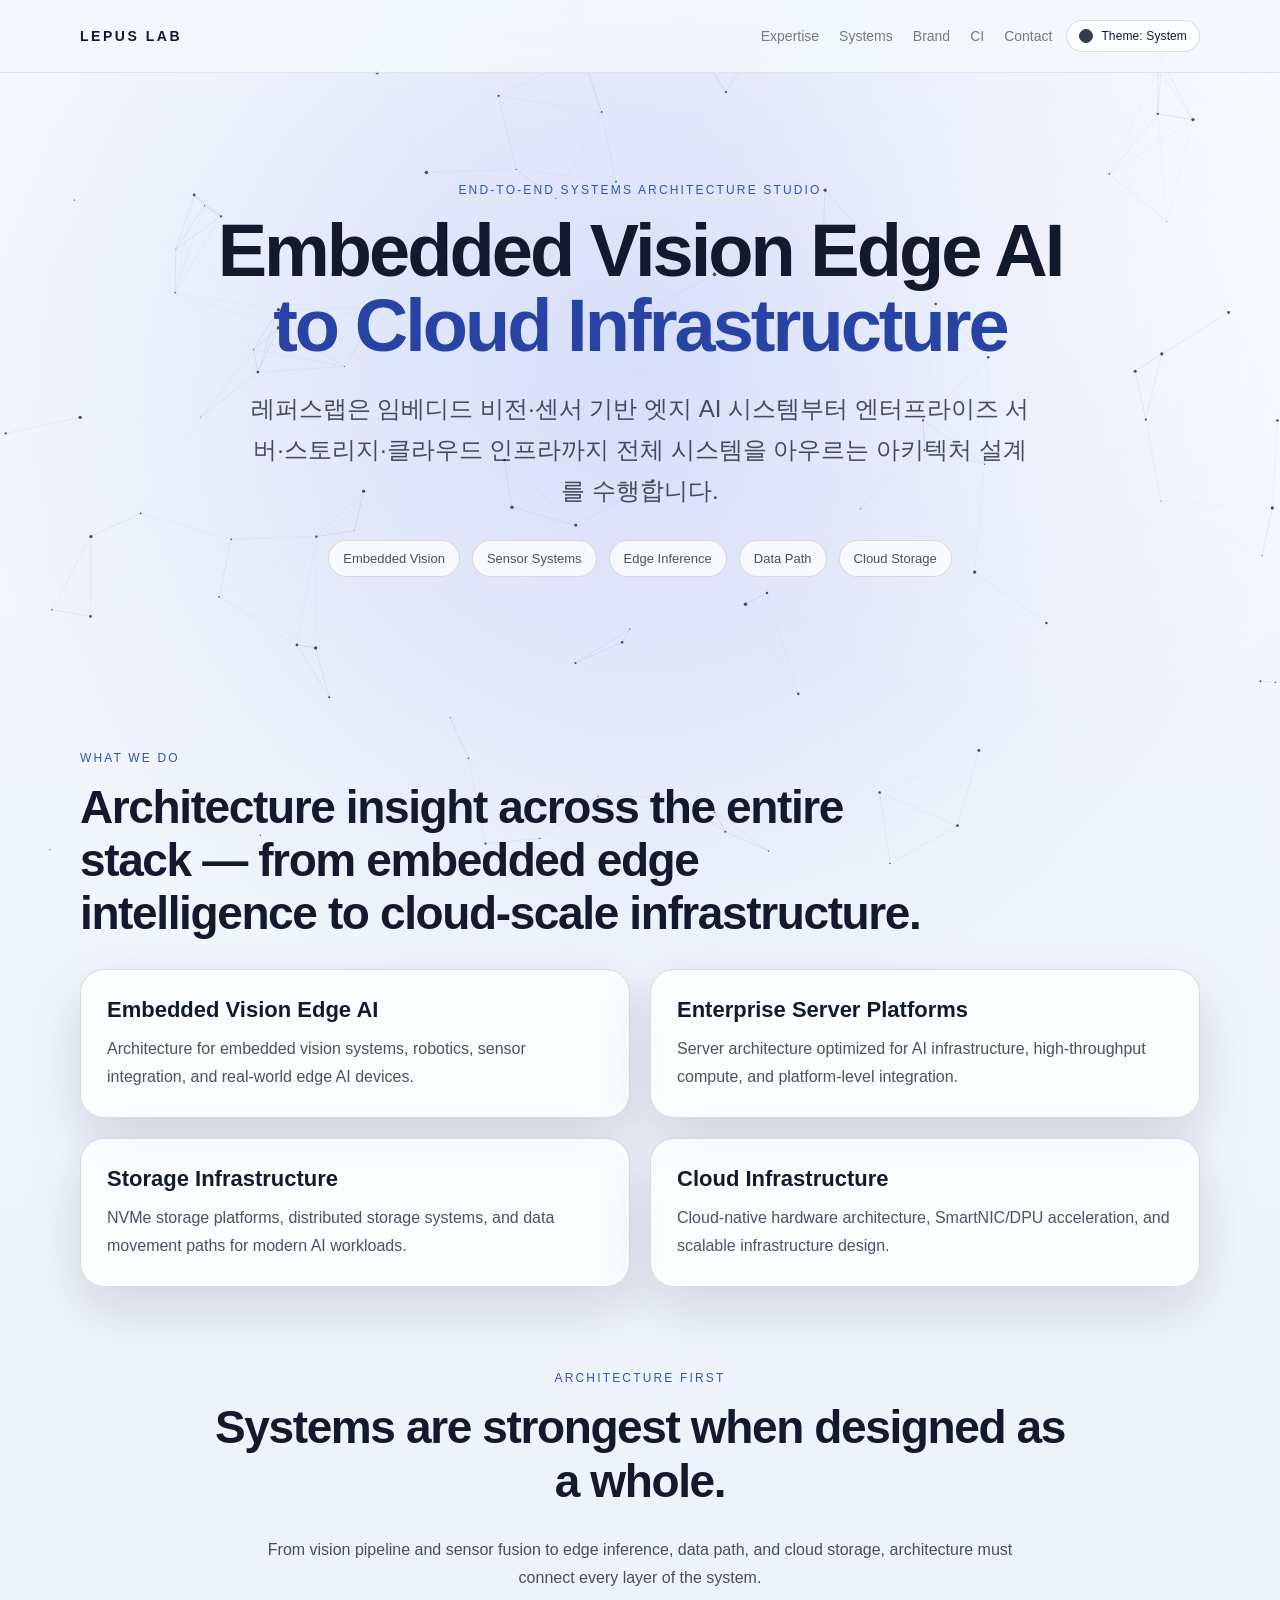
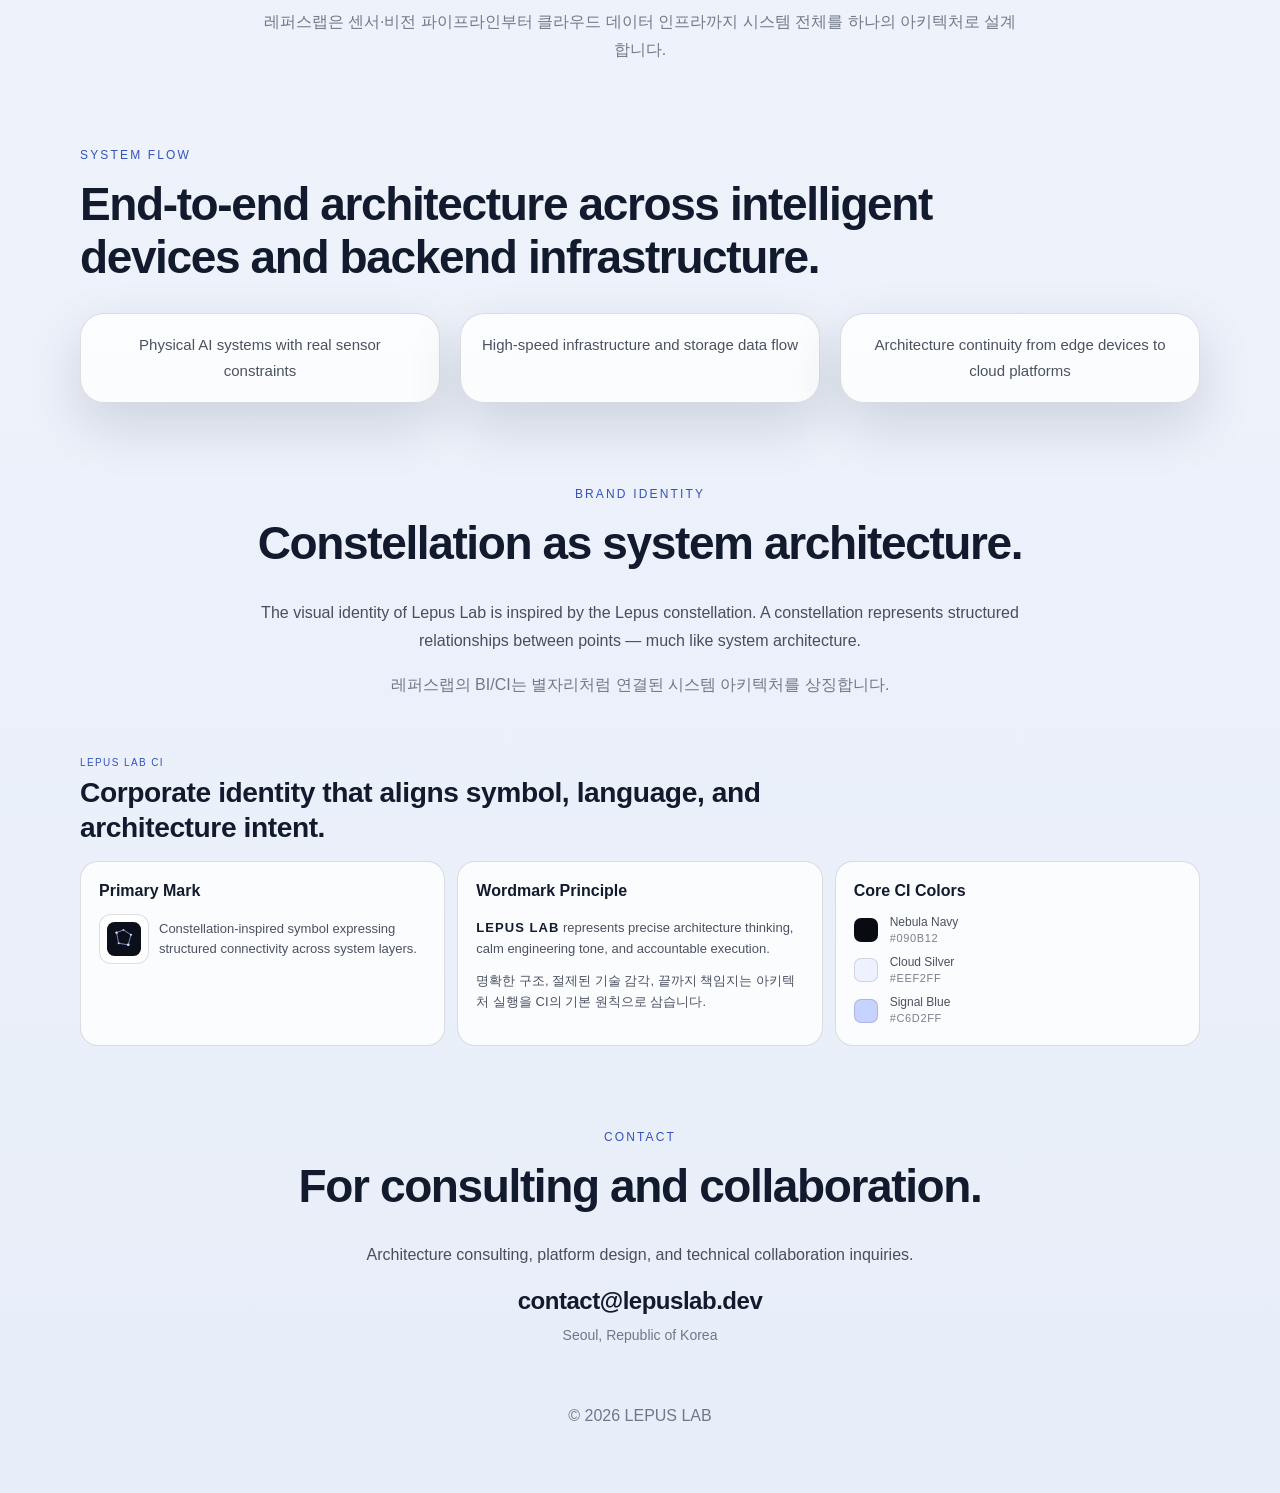
==== index.html @ a12373a6 "feat: compact CI section and add system theme preference" ====
<!DOCTYPE html>
<html lang="ko">
<head>
  <meta charset="UTF-8">
  <meta name="viewport" content="width=device-width, initial-scale=1">
  <title>LEPUS LAB</title>

  <link rel="canonical" href="https://lepuslab.dev">
  <meta name="description" content="Architecture across embedded vision edge AI systems and cloud-scale infrastructure.">

  <meta property="og:type" content="website">
  <meta property="og:url" content="https://lepuslab.dev">
  <meta property="og:title" content="LEPUS LAB">
  <meta property="og:description" content="Embedded Vision Edge AI to Cloud Infrastructure Architecture">
  <meta property="og:image" content="https://lepuslab.dev/og-image.svg">

  <meta name="twitter:card" content="summary_large_image">
  <meta name="twitter:title" content="LEPUS LAB">
  <meta name="twitter:description" content="Embedded Vision Edge AI to Cloud Infrastructure Architecture">
  <meta name="twitter:image" content="https://lepuslab.dev/og-image.svg">

  <script>
    (function () {
      var savedThemePreference = "system";
      try {
        var savedValue = localStorage.getItem("theme-preference");
        if (savedValue === "system" || savedValue === "light" || savedValue === "dark") {
          savedThemePreference = savedValue;
        }
      } catch (err) {
        savedThemePreference = "system";
      }
      var prefersLight = typeof window.matchMedia === "function" && window.matchMedia("(prefers-color-scheme: light)").matches;
      var resolvedTheme = savedThemePreference === "system"
        ? (prefersLight ? "light" : "dark")
        : savedThemePreference;
      document.documentElement.setAttribute("data-theme", resolvedTheme);
      document.documentElement.setAttribute("data-theme-preference", savedThemePreference);
    })();
  </script>
  <link rel="icon" type="image/svg+xml" href="/favicon.svg">
  <link rel="stylesheet" href="styles.css">
</head>
<body>
  <canvas id="starfield" aria-hidden="true"></canvas>

  <header class="site-header">
    <div class="container header-inner">
      <a class="logo" href="/">LEPUS LAB</a>
      <div class="header-actions">
        <nav class="nav" aria-label="Primary">
          <a href="#expertise">Expertise</a>
          <a href="#systems">Systems</a>
          <a href="#brand">Brand</a>
          <a href="#ci">CI</a>
          <a href="#contact">Contact</a>
        </nav>
        <button class="theme-toggle" type="button" data-theme-toggle aria-live="polite">
          <span class="theme-toggle-icon" aria-hidden="true"></span>
          <span class="theme-toggle-label">Theme: System</span>
        </button>
      </div>
    </div>
  </header>

  <main>
    <section class="hero container">
      <p class="eyebrow">End-to-End Systems Architecture Studio</p>
      <h1>Embedded Vision Edge AI<br><span>to Cloud Infrastructure</span></h1>
      <p class="subtitle">
        레퍼스랩은 임베디드 비전·센서 기반 엣지 AI 시스템부터
        엔터프라이즈 서버·스토리지·클라우드 인프라까지
        전체 시스템을 아우르는 아키텍처 설계를 수행합니다.
      </p>

      <div class="hero-tags" aria-label="Core domains">
        <span>Embedded Vision</span>
        <span>Sensor Systems</span>
        <span>Edge Inference</span>
        <span>Data Path</span>
        <span>Cloud Storage</span>
      </div>
    </section>

    <section id="expertise" class="section container">
      <div class="section-head">
        <p class="eyebrow">What We Do</p>
        <h2>Architecture insight across the entire stack — from embedded edge intelligence to cloud-scale infrastructure.</h2>
      </div>

      <div class="grid grid-2">
        <article class="card">
          <h3>Embedded Vision Edge AI</h3>
          <p>Architecture for embedded vision systems, robotics, sensor integration, and real-world edge AI devices.</p>
        </article>

        <article class="card">
          <h3>Enterprise Server Platforms</h3>
          <p>Server architecture optimized for AI infrastructure, high-throughput compute, and platform-level integration.</p>
        </article>

        <article class="card">
          <h3>Storage Infrastructure</h3>
          <p>NVMe storage platforms, distributed storage systems, and data movement paths for modern AI workloads.</p>
        </article>

        <article class="card">
          <h3>Cloud Infrastructure</h3>
          <p>Cloud-native hardware architecture, SmartNIC/DPU acceleration, and scalable infrastructure design.</p>
        </article>
      </div>
    </section>

    <section class="section container center-section">
      <div class="section-head center">
        <p class="eyebrow">Architecture First</p>
        <h2>Systems are strongest when designed as a whole.</h2>
      </div>
      <p class="lead">
        From vision pipeline and sensor fusion to edge inference, data path, and cloud storage,
        architecture must connect every layer of the system.
      </p>
      <p class="lead ko">
        레퍼스랩은 센서·비전 파이프라인부터 클라우드 데이터 인프라까지
        시스템 전체를 하나의 아키텍처로 설계합니다.
      </p>
    </section>

    <section id="systems" class="section container">
      <div class="section-head">
        <p class="eyebrow">System Flow</p>
        <h2>End-to-end architecture across intelligent devices and backend infrastructure.</h2>
      </div>

      <div class="grid grid-3 compact-grid">
        <div class="mini-card">Physical AI systems with real sensor constraints</div>
        <div class="mini-card">High-speed infrastructure and storage data flow</div>
        <div class="mini-card">Architecture continuity from edge devices to cloud platforms</div>
      </div>
    </section>

    <section id="brand" class="section container center-section">
      <div class="section-head center">
        <p class="eyebrow">Brand Identity</p>
        <h2>Constellation as system architecture.</h2>
      </div>
      <p class="lead">
        The visual identity of Lepus Lab is inspired by the Lepus constellation.
        A constellation represents structured relationships between points —
        much like system architecture.
      </p>
      <p class="lead ko">레퍼스랩의 BI/CI는 별자리처럼 연결된 시스템 아키텍처를 상징합니다.</p>
    </section>

    <section id="ci" class="section container ci-section">
      <div class="section-head">
        <p class="eyebrow">Lepus Lab CI</p>
        <h2>Corporate identity that aligns symbol, language, and architecture intent.</h2>
      </div>

      <div class="grid grid-3 ci-grid">
        <article class="card ci-card">
          <h3>Primary Mark</h3>
          <div class="ci-mark-wrap">
            <img src="/favicon.svg" alt="Lepus Lab CI mark">
            <p>Constellation-inspired symbol expressing structured connectivity across system layers.</p>
          </div>
        </article>

        <article class="card ci-card">
          <h3>Wordmark Principle</h3>
          <p class="ci-copy"><strong>LEPUS LAB</strong> represents precise architecture thinking, calm engineering tone, and accountable execution.</p>
          <p class="ci-copy ko">명확한 구조, 절제된 기술 감각, 끝까지 책임지는 아키텍처 실행을 CI의 기본 원칙으로 삼습니다.</p>
        </article>

        <article class="card ci-card">
          <h3>Core CI Colors</h3>
          <div class="ci-swatches" aria-label="Lepus Lab core color swatches">
            <div class="swatch-item">
              <span class="swatch swatch-navy" aria-hidden="true"></span>
              <p>Nebula Navy <span>#090B12</span></p>
            </div>
            <div class="swatch-item">
              <span class="swatch swatch-cloud" aria-hidden="true"></span>
              <p>Cloud Silver <span>#EEF2FF</span></p>
            </div>
            <div class="swatch-item">
              <span class="swatch swatch-signal" aria-hidden="true"></span>
              <p>Signal Blue <span>#C6D2FF</span></p>
            </div>
          </div>
        </article>
      </div>
    </section>

    <section id="contact" class="section container center-section contact-section">
      <div class="section-head center">
        <p class="eyebrow">Contact</p>
        <h2>For consulting and collaboration.</h2>
      </div>

      <p class="contact-copy">Architecture consulting, platform design, and technical collaboration inquiries.</p>
      <p class="email"><a href="mailto:contact@lepuslab.dev">contact@lepuslab.dev</a></p>
      <p class="location">Seoul, Republic of Korea</p>
    </section>
  </main>

  <footer class="site-footer">
    <p>© 2026 LEPUS LAB</p>
  </footer>

  <script src="script.js"></script>
</body>
</html>
---- styles.css ----
*,
*::before,
*::after{
  box-sizing:border-box;
}

:root{
  --bg:#090b12;
  --bg-soft:#0f1220;
  --panel:rgba(18,22,34,.72);
  --panel-strong:rgba(20,24,38,.88);
  --text:#eef2ff;
  --muted:rgba(238,242,255,.76);
  --soft:rgba(238,242,255,.56);
  --line:rgba(255,255,255,.08);
  --accent:#c6d2ff;
  --accent-soft:rgba(198,210,255,.12);
  --shadow:0 24px 70px rgba(0,0,0,.24);
  --bg-glow-1:rgba(117,132,255,.14);
  --bg-glow-2:rgba(255,255,255,.07);
  --header-bg:rgba(9,11,18,.48);
  --header-line:rgba(255,255,255,.04);
  --chip-bg:rgba(255,255,255,.03);
  --toggle-bg:rgba(255,255,255,.03);
  --toggle-hover:rgba(255,255,255,.08);
  --headline-highlight:#dce3ff;
  --star-rgb:255,255,255;
  --link-rgb:198,210,255;
  color-scheme:dark;
}

:root[data-theme="light"]{
  --bg:#f4f7fd;
  --bg-soft:#e8eef9;
  --panel:rgba(255,255,255,.8);
  --panel-strong:rgba(255,255,255,.92);
  --text:#121b2e;
  --muted:rgba(18,27,46,.76);
  --soft:rgba(18,27,46,.56);
  --line:rgba(18,27,46,.14);
  --accent:#3553bb;
  --accent-soft:rgba(53,83,187,.14);
  --shadow:0 22px 56px rgba(16,28,55,.14);
  --bg-glow-1:rgba(99,125,236,.2);
  --bg-glow-2:rgba(255,255,255,.8);
  --header-bg:rgba(244,247,253,.86);
  --header-line:rgba(18,27,46,.08);
  --chip-bg:rgba(255,255,255,.74);
  --toggle-bg:rgba(255,255,255,.78);
  --toggle-hover:rgba(255,255,255,.96);
  --headline-highlight:#2743a4;
  --star-rgb:43,58,92;
  --link-rgb:82,106,164;
  color-scheme:light;
}

html{
  scroll-behavior:smooth;
}

body{
  margin:0;
  min-width:320px;
  font-family:Arial, Helvetica, sans-serif;
  color:var(--text);
  background:
    radial-gradient(circle at 50% 12%, var(--bg-glow-1), transparent 24%),
    radial-gradient(circle at 82% 10%, var(--bg-glow-2), transparent 14%),
    linear-gradient(180deg, var(--bg) 0%, var(--bg-soft) 100%);
  overflow-x:hidden;
  transition:color .28s ease, background .28s ease;
}

a{
  color:inherit;
}

#starfield{
  position:fixed;
  inset:0;
  z-index:-1;
}

.container{
  width:min(1120px, calc(100% - 40px));
  margin-inline:auto;
}

.site-header{
  position:sticky;
  top:0;
  z-index:20;
  border-bottom:1px solid var(--header-line);
  background:var(--header-bg);
  backdrop-filter:blur(14px);
  transition:background .28s ease, border-color .28s ease;
}

.header-inner{
  display:flex;
  align-items:center;
  justify-content:space-between;
  gap:20px;
  min-height:72px;
}

.header-actions{
  display:flex;
  align-items:center;
  gap:14px;
}

.logo{
  text-decoration:none;
  font-size:14px;
  font-weight:700;
  letter-spacing:.18em;
}

.nav{
  display:flex;
  align-items:center;
  gap:20px;
  flex-wrap:wrap;
}

.nav a{
  text-decoration:none;
  color:var(--soft);
  font-size:14px;
}

.theme-toggle{
  display:inline-flex;
  align-items:center;
  gap:8px;
  border:1px solid var(--line);
  border-radius:999px;
  background:var(--toggle-bg);
  color:var(--text);
  padding:8px 12px;
  font-size:12px;
  letter-spacing:.01em;
  text-transform:none;
  cursor:pointer;
  transition:background .2s ease, border-color .2s ease, transform .2s ease;
}

.theme-toggle:hover{
  background:var(--toggle-hover);
}

.theme-toggle:focus-visible{
  outline:2px solid var(--accent);
  outline-offset:2px;
}

.theme-toggle-icon{
  width:14px;
  height:14px;
  border-radius:999px;
  border:1.5px solid currentColor;
  position:relative;
  flex-shrink:0;
}

[data-theme="dark"] .theme-toggle-icon{
  border-color:transparent;
  box-shadow:inset -4px 0 0 0 currentColor;
}

[data-theme="light"] .theme-toggle-icon{
  background:currentColor;
  opacity:.85;
}

.hero{
  padding:110px 0 90px;
  text-align:center;
}

.eyebrow{
  margin:0 0 16px;
  color:var(--accent);
  font-size:12px;
  letter-spacing:.18em;
  text-transform:uppercase;
}

h1,
h2,
h3,
p{
  margin:0;
}

.hero h1{
  font-size:clamp(34px, 6vw, 74px);
  line-height:1.02;
  letter-spacing:-.04em;
}

.hero h1 span{
  color:var(--headline-highlight);
}

.subtitle{
  width:min(780px, 100%);
  margin:24px auto 0;
  font-size:clamp(18px, 2vw, 24px);
  line-height:1.72;
  color:var(--muted);
}

.hero-tags{
  width:min(860px, 100%);
  margin:28px auto 0;
  display:flex;
  justify-content:center;
  gap:12px;
  flex-wrap:wrap;
}

.hero-tags span{
  padding:10px 14px;
  border-radius:999px;
  border:1px solid var(--line);
  background:var(--chip-bg);
  color:var(--muted);
  font-size:13px;
}

.section{
  padding:84px 0 0;
}

.section-head{
  width:min(860px, 100%);
  margin-bottom:28px;
}

.section-head.center{
  margin-inline:auto;
  text-align:center;
}

.section h2{
  font-size:clamp(28px, 4vw, 46px);
  line-height:1.16;
  letter-spacing:-.03em;
}

.grid{
  display:grid;
  gap:20px;
}

.grid-2{
  grid-template-columns:repeat(2, minmax(0, 1fr));
}

.grid-3{
  grid-template-columns:repeat(3, minmax(0, 1fr));
}

.card,
.mini-card{
  background:var(--panel);
  border:1px solid var(--line);
  border-radius:24px;
  box-shadow:var(--shadow);
  transition:background .28s ease, border-color .28s ease, box-shadow .28s ease;
}

.card{
  padding:26px;
}

.card h3{
  margin-bottom:12px;
  font-size:22px;
  line-height:1.24;
}

.card p,
.mini-card,
.lead,
.contact-copy,
.location{
  color:var(--muted);
  line-height:1.75;
  font-size:16px;
}

.center-section{
  text-align:center;
}

.lead{
  width:min(760px, 100%);
  margin:16px auto 0;
}

.lead.ko{
  color:var(--soft);
}

.pipeline{
  display:flex;
  flex-wrap:wrap;
  align-items:center;
  justify-content:center;
  gap:12px;
  padding:28px;
  background:var(--panel-strong);
  border:1px solid var(--line);
  border-radius:28px;
  box-shadow:var(--shadow);
}

.pipeline-step{
  padding:14px 18px;
  min-width:160px;
  border-radius:16px;
  background:var(--chip-bg);
  border:1px solid var(--line);
  color:var(--text);
  text-align:center;
  font-size:15px;
}

.pipeline-arrow{
  color:var(--soft);
  font-size:22px;
  line-height:1;
}

.compact-grid{
  margin-top:20px;
}

.mini-card{
  padding:18px 20px;
  text-align:center;
  font-size:15px;
}

.ci-grid{
  align-items:stretch;
}

.ci-section{
  padding-top:58px;
}

.ci-section .section-head{
  width:min(720px, 100%);
  margin-bottom:16px;
}

.ci-section .grid{
  gap:12px;
}

.ci-section .eyebrow{
  font-size:10px;
  margin-bottom:8px;
  letter-spacing:.14em;
}

.ci-section h2{
  font-size:clamp(20px, 2.2vw, 29px);
  line-height:1.24;
  letter-spacing:-.015em;
}

.ci-card{
  display:flex;
  flex-direction:column;
  gap:8px;
  padding:18px;
  border-radius:18px;
  box-shadow:none;
}

.ci-card h3{
  margin-bottom:4px;
  font-size:16px;
  line-height:1.35;
}

.ci-card p{
  font-size:13px;
  line-height:1.58;
}

.ci-mark-wrap{
  display:flex;
  align-items:center;
  gap:10px;
}

.ci-mark-wrap img{
  width:50px;
  height:50px;
  padding:7px;
  border-radius:12px;
  border:1px solid var(--line);
  background:var(--panel-strong);
}

.ci-copy{
  margin-top:4px;
}

.ci-copy strong{
  color:var(--text);
  letter-spacing:.08em;
}

.ci-swatches{
  display:grid;
  gap:8px;
}

.swatch-item{
  display:flex;
  align-items:center;
  gap:12px;
}

.swatch{
  width:24px;
  height:24px;
  border-radius:7px;
  border:1px solid var(--line);
  flex-shrink:0;
}

.swatch-navy{
  background:#090b12;
}

.swatch-cloud{
  background:#eef2ff;
}

.swatch-signal{
  background:#c6d2ff;
}

.swatch-item p{
  color:var(--muted);
  font-size:12px;
  line-height:1.4;
}

.swatch-item p span{
  display:block;
  color:var(--soft);
  font-size:11px;
  letter-spacing:.06em;
}

.contact-section{
  padding-bottom:8px;
}

.contact-copy{
  width:min(680px, 100%);
  margin:0 auto;
}

.email{
  margin-top:18px;
}

.email a{
  display:inline-block;
  font-size:clamp(18px, 2vw, 24px);
  font-weight:600;
  letter-spacing:-.02em;
  text-decoration:none;
}

.location{
  margin-top:8px;
  font-size:14px;
  color:var(--soft);
  text-align:center;
}

.site-footer{
  padding:52px 20px 68px;
  text-align:center;
  color:var(--soft);
}

@media (max-width:900px){
  .grid-2,
  .grid-3{
    grid-template-columns:1fr;
  }

  .nav{
    display:none;
  }

  .header-inner{
    min-height:64px;
  }

  .theme-toggle{
    padding:7px 11px;
    font-size:11px;
  }

  .hero{
    padding-top:88px;
  }

  .pipeline{
    padding:20px;
  }

  .pipeline-step{
    min-width:unset;
    width:100%;
  }

  .pipeline-arrow{
    transform:rotate(90deg);
  }

  .ci-mark-wrap{
    align-items:flex-start;
    flex-direction:column;
  }

  .ci-section{
    padding-top:48px;
  }

  .ci-card{
    padding:16px;
  }
}
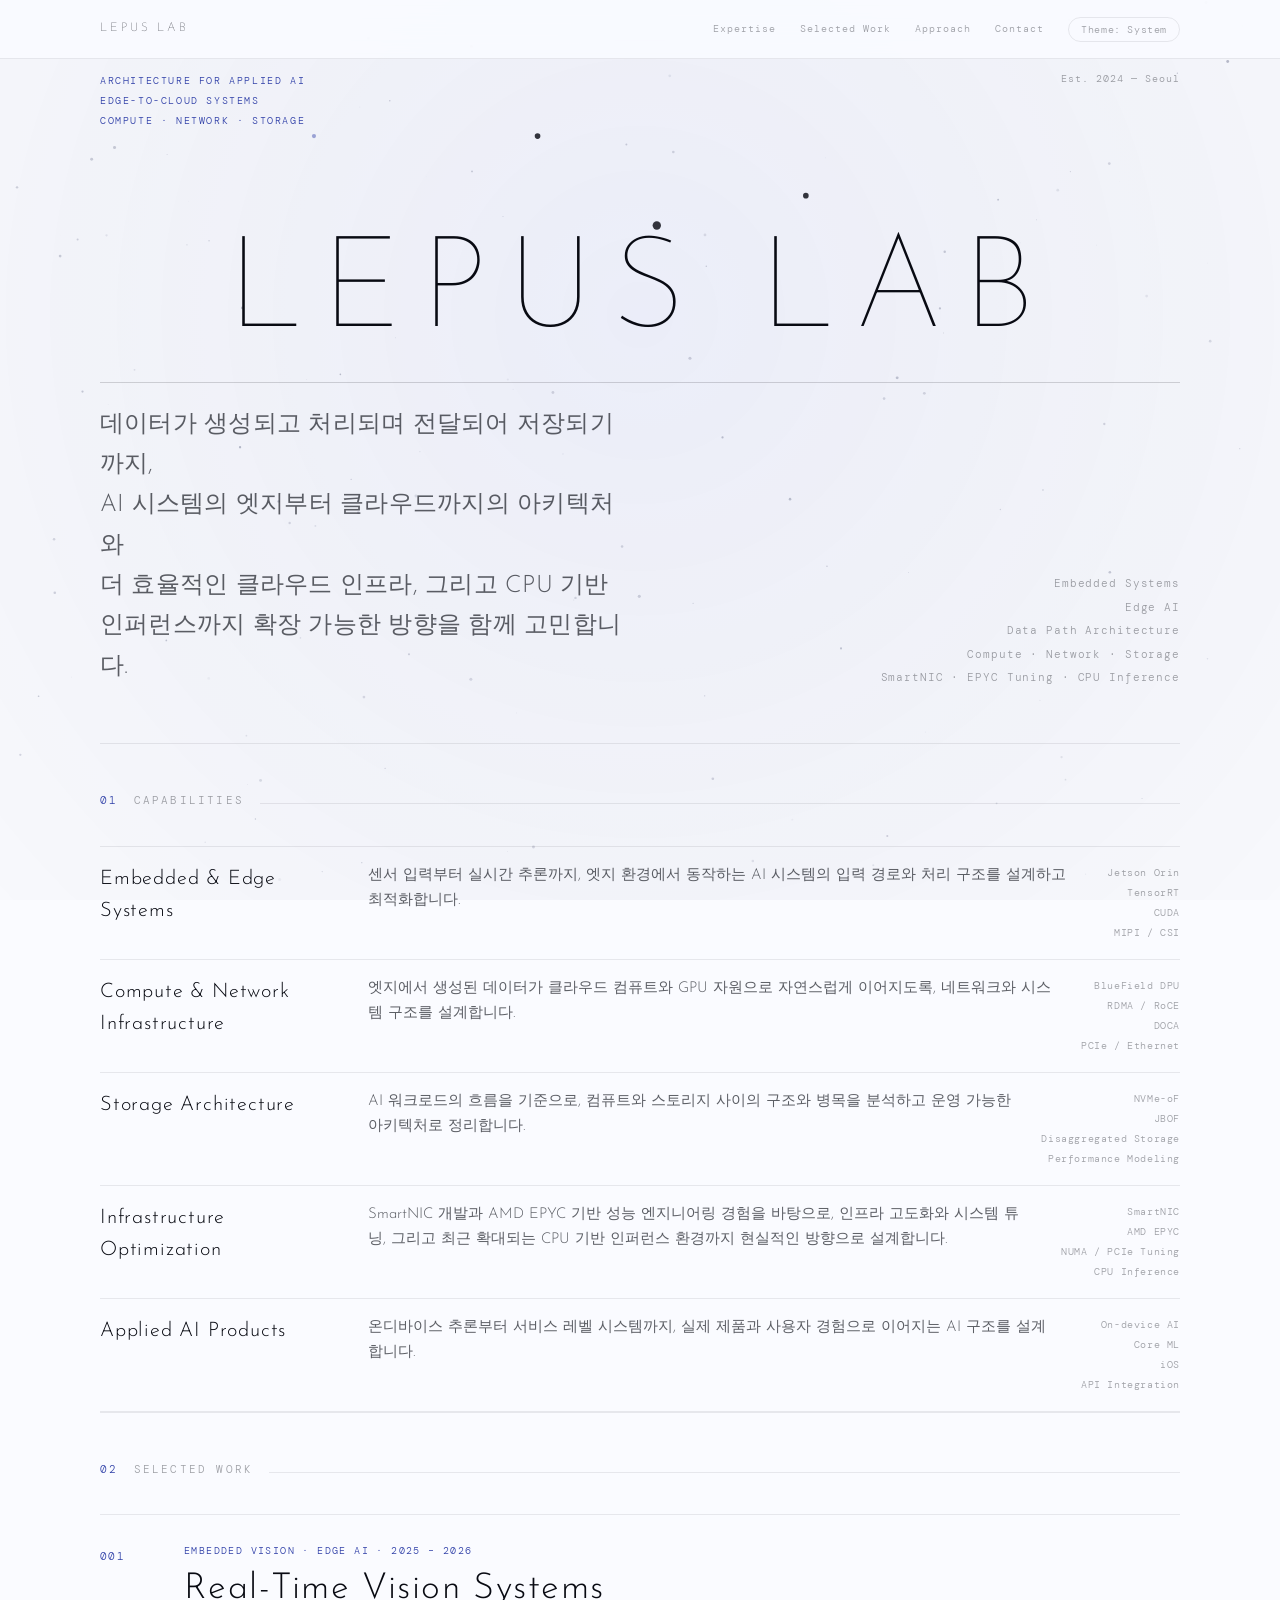
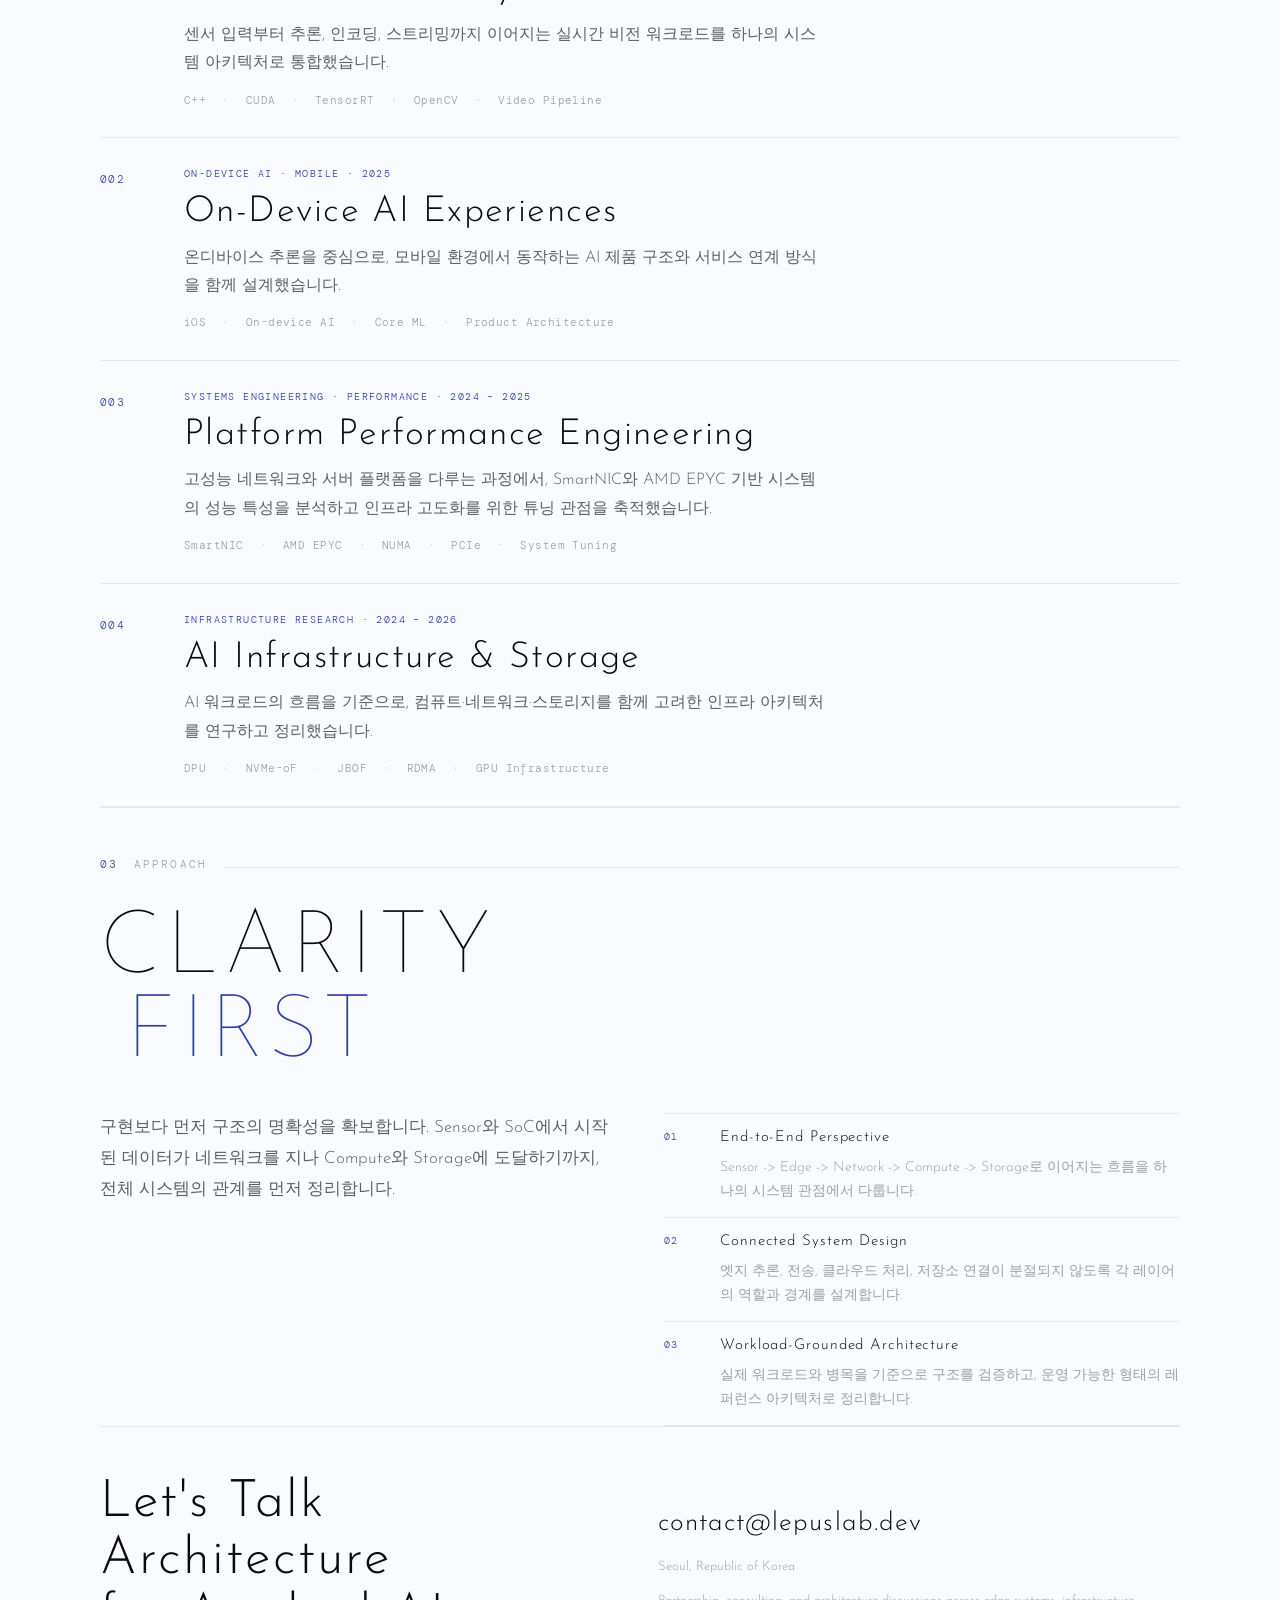
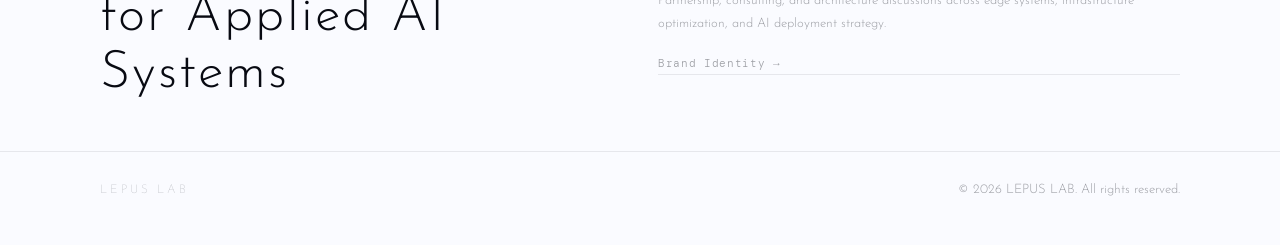
==== commit f9243b7d: "feat: apply design-c v3 as landing page Replace index.html with lepuslab_design_c_brand_refined_v3 d" ====
--- a/index.html
+++ b/index.html
@@ -1,62 +1,299 @@
 <!DOCTYPE html>
-<html lang="ko">
+<html lang="ko" data-theme="dark">
 <head>
   <meta charset="UTF-8">
   <meta name="viewport" content="width=device-width, initial-scale=1">
-  <title>LEPUS LAB</title>
+  <title>LEPUS LAB — Architecture for Applied AI Systems</title>
 
   <link rel="canonical" href="https://lepuslab.dev">
-  <meta name="description" content="Architecture across embedded vision edge AI systems and cloud-scale infrastructure.">
+  <meta name="description" content="하드웨어 아키텍처에서 AI 시스템까지, 기술의 전 계층을 탐구하고 설계하는 기술 연구소.">
 
   <meta property="og:type" content="website">
   <meta property="og:url" content="https://lepuslab.dev">
   <meta property="og:title" content="LEPUS LAB">
-  <meta property="og:description" content="Embedded Vision Edge AI to Cloud Infrastructure Architecture">
+  <meta property="og:description" content="하드웨어 아키텍처에서 AI 시스템까지, 기술의 전 계층을 탐구하고 설계하는 기술 연구소.">
   <meta property="og:image" content="https://lepuslab.dev/og-image.svg">
 
   <meta name="twitter:card" content="summary_large_image">
   <meta name="twitter:title" content="LEPUS LAB">
-  <meta name="twitter:description" content="Embedded Vision Edge AI to Cloud Infrastructure Architecture">
+  <meta name="twitter:description" content="하드웨어 아키텍처에서 AI 시스템까지, 기술의 전 계층을 탐구하고 설계하는 기술 연구소.">
   <meta name="twitter:image" content="https://lepuslab.dev/og-image.svg">
 
-  <script>
-    (function () {
-      var savedThemePreference = "system";
-      try {
-        var savedValue = localStorage.getItem("theme-preference");
-        if (savedValue === "system" || savedValue === "light" || savedValue === "dark") {
-          savedThemePreference = savedValue;
-        }
-      } catch (err) {
-        savedThemePreference = "system";
-      }
-      var prefersLight = typeof window.matchMedia === "function" && window.matchMedia("(prefers-color-scheme: light)").matches;
-      var resolvedTheme = savedThemePreference === "system"
-        ? (prefersLight ? "light" : "dark")
-        : savedThemePreference;
-      document.documentElement.setAttribute("data-theme", resolvedTheme);
-      document.documentElement.setAttribute("data-theme-preference", savedThemePreference);
-    })();
-  </script>
+  <link rel="preconnect" href="https://fonts.googleapis.com">
+  <link rel="preconnect" href="https://fonts.gstatic.com" crossorigin>
+  <link href="https://fonts.googleapis.com/css2?family=DM+Mono:wght@300;400&family=Josefin+Sans:wght@100;300;400&display=swap" rel="stylesheet">
   <link rel="icon" type="image/svg+xml" href="/favicon.svg">
-  <link rel="stylesheet" href="styles.css">
+  <style>
+    :root {
+      --bg: #060708;
+      --text: #f0f2ff;
+      --muted: rgba(240,242,255,.65);
+      --soft: rgba(240,242,255,.38);
+      --accent: #c6d2ff;
+      --line: rgba(255,255,255,.07);
+      --line-med: rgba(255,255,255,.14);
+      --star-rgb: 200,210,255;
+      --link-rgb: 198,210,255;
+    }
+    [data-theme="light"] {
+      --bg: #fafbff; --text: #080a12; --muted: rgba(8,10,18,.65); --soft: rgba(8,10,18,.38);
+      --accent: #3040a8; --line: rgba(8,10,18,.08); --line-med: rgba(8,10,18,.16);
+      --star-rgb: 20,28,70; --link-rgb: 48,64,168;
+    }
+
+    *, *::before, *::after { box-sizing: border-box; margin: 0; padding: 0; }
+    html { scroll-behavior: smooth; }
+    body {
+      font-family: 'Josefin Sans', system-ui, sans-serif;
+      font-weight: 300; font-size: 17px; line-height: 1.6;
+      background: var(--bg); color: var(--text);
+      overflow-x: hidden; -webkit-font-smoothing: antialiased;
+      transition: background .28s, color .28s;
+    }
+
+    /* Very subtle starfield for this dark design */
+    #starfield { position: fixed; inset: 0; z-index: -1; opacity: .4; }
+
+    .w { width: min(1080px, calc(100% - 48px)); margin-inline: auto; }
+
+    /* Header — ultra minimal */
+    .hd {
+      position: sticky; top: 0; z-index: 20;
+      background: rgba(6,7,8,.8); backdrop-filter: blur(20px);
+      border-bottom: 1px solid var(--line); transition: background .28s;
+    }
+    [data-theme="light"] .hd { background: rgba(250,251,255,.88); }
+    .hd-in { display: flex; align-items: center; justify-content: space-between; height: 58px; }
+    .logo {
+      font-family: 'Josefin Sans', sans-serif; font-weight: 100;
+      font-size: 12px; letter-spacing: .24em; text-transform: uppercase;
+      text-decoration: none; color: var(--text);
+    }
+    .hnav { display: flex; align-items: center; gap: 24px; }
+    .hnav a {
+      font-family: 'DM Mono', monospace; font-size: 10px; font-weight: 300;
+      letter-spacing: .1em; color: var(--soft); text-decoration: none; transition: color .2s;
+    }
+    .hnav a:hover { color: var(--text); }
+    .tbtn {
+      font-family: 'DM Mono', monospace; font-size: 10px; font-weight: 300;
+      letter-spacing: .06em; padding: 5px 12px; border-radius: 999px;
+      border: 1px solid var(--line); background: transparent;
+      color: var(--soft); cursor: pointer;
+    }
+
+    /* ── HERO ── */
+    .hero {
+      min-height: 76vh; display: flex; flex-direction: column; padding-bottom: 56px;
+    }
+    .hero-top {
+      padding-top: 12px; flex-shrink: 0;
+      display: flex; align-items: flex-start; justify-content: space-between; gap: 24px;
+    }
+    .hero-meta {
+      font-family: 'DM Mono', monospace; font-size: 10px; font-weight: 300;
+      letter-spacing: .16em; text-transform: uppercase; color: var(--accent);
+      line-height: 2;
+    }
+    .hero-year {
+      font-family: 'DM Mono', monospace; font-size: 10px; font-weight: 300;
+      letter-spacing: .1em; color: var(--soft);
+    }
+
+    /* ── Constellation zone ── */
+    .hero-constellation {
+      flex: 1; min-height: 140px; position: relative; overflow: hidden;
+    }
+    .hero-constellation svg {
+      position: absolute; top: 0; left: 0; width: 100%; height: 100%;
+    }
+    .sym-star     { fill: var(--text); opacity: .82; }
+    .sym-star-dim { fill: var(--accent); opacity: .45; }
+
+    /* ── Hero bottom — horizontal wordmark ── */
+    .hero-bottom {
+      flex-shrink: 0; position: relative; z-index: 1;
+      margin-top: clamp(-50px, -6vw, -80px);
+    }
+    .hero-wordmark {
+      font-family: 'Josefin Sans', sans-serif;
+      font-size: clamp(56px, 10vw, 136px);
+      font-weight: 100; line-height: 1;
+      letter-spacing: .14em; text-transform: uppercase;
+      text-align: center;
+    }
+    .hero-rule { border: none; border-top: 1px solid var(--line-med); margin: 24px 0 22px; }
+    .hero-foot {
+      display: grid; grid-template-columns: 1fr 1fr; gap: 28px; align-items: end;
+    }
+    .hero-desc {
+      font-size: clamp(18px, 2.2vw, 24px); color: var(--muted); line-height: 1.68; letter-spacing: .01em;
+    }
+    .hero-tags { display: flex; flex-direction: column; gap: 6px; align-items: flex-end; }
+    .hero-tags span {
+      font-family: 'DM Mono', monospace; font-size: 11px; font-weight: 300;
+      letter-spacing: .08em; color: var(--soft); text-align: right;
+    }
+
+    /* ── Numbered section structure ── */
+    .ch {
+      border-top: 1px solid var(--line); padding: 48px 0 0;
+    }
+    .ch-label {
+      display: flex; align-items: baseline; gap: 16px; margin-bottom: 36px;
+    }
+    .ch-num {
+      font-family: 'DM Mono', monospace; font-size: 11px; font-weight: 300;
+      letter-spacing: .16em; color: var(--accent);
+    }
+    .ch-title {
+      font-family: 'DM Mono', monospace; font-size: 11px; font-weight: 300;
+      letter-spacing: .2em; text-transform: uppercase; color: var(--soft);
+    }
+    .ch-rule { flex: 1; border: none; border-top: 1px solid var(--line); }
+
+    /* Expertise — table-like rows */
+    .exp-rows { display: flex; flex-direction: column; }
+    .exp-row {
+      display: grid; grid-template-columns: 240px 1fr auto;
+      gap: 28px; align-items: start;
+      padding: 16px 0; border-bottom: 1px solid var(--line);
+      transition: background .2s;
+    }
+    .exp-row:first-child { border-top: 1px solid var(--line); }
+    .exp-row-title {
+      font-family: 'Josefin Sans', sans-serif;
+      font-size: 20px; font-weight: 300; letter-spacing: .04em;
+    }
+    .exp-row-desc { font-size: 15px; color: var(--muted); line-height: 1.72; }
+    .exp-row-stack {
+      font-family: 'DM Mono', monospace; font-size: 10px; font-weight: 300;
+      letter-spacing: .06em; color: var(--soft); text-align: right;
+      white-space: nowrap; line-height: 2;
+    }
+
+    /* Projects — large editorial entries */
+    .proj-entries { display: flex; flex-direction: column; gap: 0; }
+    .proj-entry {
+      display: grid; grid-template-columns: 60px 1fr;
+      gap: 24px; padding: 28px 0; border-bottom: 1px solid var(--line);
+    }
+    .proj-entry:first-child { border-top: 1px solid var(--line); }
+    .pe-num {
+      font-family: 'DM Mono', monospace; font-size: 11px; font-weight: 300;
+      letter-spacing: .12em; color: var(--accent); padding-top: 5px;
+    }
+    .pe-body { display: grid; gap: 10px; }
+    .pe-tag {
+      font-family: 'DM Mono', monospace; font-size: 10px; font-weight: 300;
+      letter-spacing: .14em; text-transform: uppercase; color: var(--accent);
+    }
+    .pe-body h3 {
+      font-family: 'Josefin Sans', sans-serif;
+      font-size: clamp(24px, 3.5vw, 36px); font-weight: 300; letter-spacing: .04em; line-height: 1.15;
+    }
+    .pe-body p { font-size: 16px; color: var(--muted); line-height: 1.78; max-width: 640px; }
+    .pe-stack {
+      font-family: 'DM Mono', monospace; font-size: 11px; font-weight: 300;
+      color: var(--accent); letter-spacing: .04em;
+      display: flex; gap: 16px; flex-wrap: wrap; padding-top: 4px;
+    }
+    .pe-stack span { color: var(--soft); }
+    .pe-stack span + span::before { content: '·'; margin-right: 16px; color: var(--line-med); }
+
+    /* Philosophy — pull quote style */
+    .phil {
+      border-top: 1px solid var(--line); padding: 48px 0 0;
+    }
+    .phil-quote {
+      font-family: 'Josefin Sans', sans-serif;
+      font-size: clamp(44px, 7vw, 88px); font-weight: 100;
+      letter-spacing: .06em; text-transform: uppercase; line-height: .95;
+      margin-bottom: 36px; max-width: 800px;
+    }
+    .phil-quote em {
+      display: block; font-style: normal; color: var(--accent);
+      padding-left: .3em;
+    }
+    .phil-body {
+      display: grid; grid-template-columns: 1fr 1fr; gap: 48px; align-items: start;
+    }
+    .phil-intro { font-size: 17px; color: var(--muted); line-height: 1.82; }
+    .phil-pillars { display: flex; flex-direction: column; }
+    .pp {
+      display: grid; grid-template-columns: 40px 1fr; gap: 16px;
+      padding: 12px 0; border-top: 1px solid var(--line);
+    }
+    .pp:last-child { border-bottom: 1px solid var(--line); }
+    .pp-n {
+      font-family: 'DM Mono', monospace; font-size: 10px; font-weight: 300;
+      letter-spacing: .12em; color: var(--accent); padding-top: 3px;
+    }
+    .pp h4 {
+      font-family: 'Josefin Sans', sans-serif;
+      font-size: 15px; font-weight: 300; letter-spacing: .06em; margin-bottom: 6px;
+    }
+    .pp p { font-size: 14px; color: var(--soft); line-height: 1.75; }
+
+    /* Contact */
+    .contact-sec {
+      border-top: 1px solid var(--line); padding: 48px 0 0;
+      display: grid; grid-template-columns: 1fr 1fr; gap: 36px; align-items: center;
+    }
+    .contact-sec h2 {
+      font-family: 'Josefin Sans', sans-serif;
+      font-size: clamp(32px, 4.5vw, 52px); font-weight: 300; letter-spacing: .04em; line-height: 1.1;
+    }
+    .contact-right { display: grid; gap: 12px; }
+    .em-link {
+      font-size: clamp(18px, 2.5vw, 26px); font-weight: 300; letter-spacing: .04em;
+      color: var(--text); text-decoration: none; transition: color .2s;
+    }
+    .em-link:hover { color: var(--accent); }
+    .loc { font-size: 13px; color: var(--soft); line-height: 1.7; }
+    .bl {
+      font-family: 'DM Mono', monospace; font-size: 11px; font-weight: 300;
+      color: var(--soft); text-decoration: none; letter-spacing: .06em;
+      border-bottom: 1px solid var(--line); padding-bottom: 2px; transition: color .2s; display: inline-block; margin-top: 8px;
+    }
+    .bl:hover { color: var(--text); }
+
+    /* Footer */
+    footer {
+      padding: 28px 0 44px; margin-top: 48px;
+      border-top: 1px solid var(--line); color: var(--soft); font-size: 13px;
+    }
+    .ft { display: flex; justify-content: space-between; align-items: center; }
+    .ft-logo {
+      font-family: 'Josefin Sans', sans-serif; font-weight: 100;
+      font-size: 12px; letter-spacing: .24em; text-transform: uppercase;
+    }
+
+    @media (max-width: 900px) {
+      .hnav { display: none; }
+      .hero-constellation { min-height: 120px; }
+      .hero-foot { grid-template-columns: 1fr; }
+      .hero-tags { align-items: flex-start; }
+      .exp-row { grid-template-columns: 1fr; gap: 12px; }
+      .exp-row-stack { text-align: left; }
+      .phil-body { grid-template-columns: 1fr; gap: 32px; }
+      .contact-sec { grid-template-columns: 1fr; }
+      .ft { flex-direction: column; gap: 8px; text-align: center; }
+    }
+  </style>
 </head>
 <body>
   <canvas id="starfield" aria-hidden="true"></canvas>
 
-  <header class="site-header">
-    <div class="container header-inner">
+  <header class="hd">
+    <div class="w hd-in">
       <a class="logo" href="/">LEPUS LAB</a>
-      <div class="header-actions">
-        <nav class="nav" aria-label="Primary">
-          <a href="#expertise">Expertise</a>
-          <a href="#systems">Systems</a>
-          <a href="#brand">Brand</a>
-          <a href="#ci">CI</a>
-          <a href="#contact">Contact</a>
-        </nav>
-        <button class="theme-toggle" type="button" data-theme-toggle aria-live="polite">
-          <span class="theme-toggle-icon" aria-hidden="true"></span>
+      <div class="hnav">
+        <a href="#expertise">Expertise</a>
+        <a href="#projects">Selected Work</a>
+        <a href="#philosophy">Approach</a>
+        <a href="#contact">Contact</a>
+        <button class="tbtn" data-theme-toggle>
           <span class="theme-toggle-label">Theme: System</span>
         </button>
       </div>
@@ -64,151 +301,339 @@
   </header>
 
   <main>
-    <section class="hero container">
-      <p class="eyebrow">End-to-End Systems Architecture Studio</p>
-      <h1>Embedded Vision Edge AI<br><span>to Cloud Infrastructure</span></h1>
-      <p class="subtitle">
-        레퍼스랩은 임베디드 비전·센서 기반 엣지 AI 시스템부터
-        엔터프라이즈 서버·스토리지·클라우드 인프라까지
-        전체 시스템을 아우르는 아키텍처 설계를 수행합니다.
-      </p>
-
-      <div class="hero-tags" aria-label="Core domains">
-        <span>Embedded Vision</span>
-        <span>Sensor Systems</span>
-        <span>Edge Inference</span>
-        <span>Data Path</span>
-        <span>Cloud Storage</span>
+
+    <!-- ── HERO ── -->
+    <section class="w hero">
+      <div class="hero-top">
+        <div class="hero-meta">
+          Architecture for Applied AI<br>
+          Edge-to-Cloud Systems<br>
+          Compute · Network · Storage
+        </div>
+        <span class="hero-year">Est. 2024 — Seoul</span>
+      </div>
+
+      <!-- Constellation — full-width spread, namecard front structure -->
+      <div class="hero-constellation">
+        <svg viewBox="0 0 855 475" preserveAspectRatio="xMidYMid slice" fill="none" aria-hidden="true">
+          <g transform="translate(75, -18) scale(1.18)">
+            <circle class="sym-star-dim" cx="80"  cy="170" r="1.4"/>
+            <circle class="sym-star"     cx="150" cy="150" r="1.9"/>
+            <circle class="sym-star"     cx="230" cy="170" r="1.9"/>
+            <circle class="sym-star"     cx="310" cy="230" r="2.8"/>
+            <circle class="sym-star"     cx="380" cy="130" r="2.1"/>
+            <circle class="sym-star-dim" cx="430" cy="150" r="1.4"/>
+            <circle class="sym-star-dim" cx="470" cy="110" r="1.1"/>
+            <circle class="sym-star"     cx="410" cy="210" r="1.9"/>
+            <circle class="sym-star"     cx="230" cy="340" r="1.9"/>
+            <circle class="sym-star"     cx="180" cy="300" r="1.9"/>
+            <circle class="sym-star"     cx="330" cy="300" r="1.9"/>
+            <circle class="sym-star"     cx="470" cy="340" r="1.9"/>
+          </g>
+        </svg>
+      </div>
+
+      <!-- Horizontal wordmark — overlaps constellation bottom -->
+      <div class="hero-bottom">
+        <div class="hero-wordmark">LEPUS LAB</div>
+        <hr class="hero-rule">
+        <div class="hero-foot">
+          <p class="hero-desc">데이터가 생성되고 처리되며 전달되어 저장되기까지,<br>AI 시스템의 엣지부터 클라우드까지의 아키텍처와<br>더 효율적인 클라우드 인프라, 그리고 CPU 기반 인퍼런스까지 확장 가능한 방향을 함께 고민합니다.</p>
+          <div class="hero-tags">
+            <span>Embedded Systems</span>
+            <span>Edge AI</span>
+            <span>Data Path Architecture</span>
+            <span>Compute · Network · Storage</span>
+            <span>SmartNIC · EPYC Tuning · CPU Inference</span>
+          </div>
+        </div>
       </div>
     </section>
 
-    <section id="expertise" class="section container">
-      <div class="section-head">
-        <p class="eyebrow">What We Do</p>
-        <h2>Architecture insight across the entire stack — from embedded edge intelligence to cloud-scale infrastructure.</h2>
-      </div>
-
-      <div class="grid grid-2">
-        <article class="card">
-          <h3>Embedded Vision Edge AI</h3>
-          <p>Architecture for embedded vision systems, robotics, sensor integration, and real-world edge AI devices.</p>
-        </article>
-
-        <article class="card">
-          <h3>Enterprise Server Platforms</h3>
-          <p>Server architecture optimized for AI infrastructure, high-throughput compute, and platform-level integration.</p>
-        </article>
-
-        <article class="card">
-          <h3>Storage Infrastructure</h3>
-          <p>NVMe storage platforms, distributed storage systems, and data movement paths for modern AI workloads.</p>
-        </article>
-
-        <article class="card">
-          <h3>Cloud Infrastructure</h3>
-          <p>Cloud-native hardware architecture, SmartNIC/DPU acceleration, and scalable infrastructure design.</p>
-        </article>
+    <!-- ── 01 EXPERTISE ── -->
+    <section id="expertise" class="w ch">
+      <div class="ch-label">
+        <span class="ch-num">01</span>
+        <span class="ch-title">Capabilities</span>
+        <hr class="ch-rule">
+      </div>
+      <div class="exp-rows">
+        <div class="exp-row">
+          <div class="exp-row-title">Embedded & Edge Systems</div>
+          <div class="exp-row-desc">센서 입력부터 실시간 추론까지, 엣지 환경에서 동작하는 AI 시스템의 입력 경로와 처리 구조를 설계하고 최적화합니다.</div>
+          <div class="exp-row-stack">Jetson Orin<br>TensorRT<br>CUDA<br>MIPI / CSI</div>
+        </div>
+        <div class="exp-row">
+          <div class="exp-row-title">Compute & Network Infrastructure</div>
+          <div class="exp-row-desc">엣지에서 생성된 데이터가 클라우드 컴퓨트와 GPU 자원으로 자연스럽게 이어지도록, 네트워크와 시스템 구조를 설계합니다.</div>
+          <div class="exp-row-stack">BlueField DPU<br>RDMA / RoCE<br>DOCA<br>PCIe / Ethernet</div>
+        </div>
+        <div class="exp-row">
+          <div class="exp-row-title">Storage Architecture</div>
+          <div class="exp-row-desc">AI 워크로드의 흐름을 기준으로, 컴퓨트와 스토리지 사이의 구조와 병목을 분석하고 운영 가능한 아키텍처로 정리합니다.</div>
+          <div class="exp-row-stack">NVMe-oF<br>JBOF<br>Disaggregated Storage<br>Performance Modeling</div>
+        </div>
+        <div class="exp-row">
+          <div class="exp-row-title">Infrastructure Optimization</div>
+          <div class="exp-row-desc">SmartNIC 개발과 AMD EPYC 기반 성능 엔지니어링 경험을 바탕으로, 인프라 고도화와 시스템 튜닝, 그리고 최근 확대되는 CPU 기반 인퍼런스 환경까지 현실적인 방향으로 설계합니다.</div>
+          <div class="exp-row-stack">SmartNIC<br>AMD EPYC<br>NUMA / PCIe Tuning<br>CPU Inference</div>
+        </div>
+        <div class="exp-row">
+          <div class="exp-row-title">Applied AI Products</div>
+          <div class="exp-row-desc">온디바이스 추론부터 서비스 레벨 시스템까지, 실제 제품과 사용자 경험으로 이어지는 AI 구조를 설계합니다.</div>
+          <div class="exp-row-stack">On-device AI<br>Core ML<br>iOS<br>API Integration</div>
+        </div>
       </div>
     </section>
 
-    <section class="section container center-section">
-      <div class="section-head center">
-        <p class="eyebrow">Architecture First</p>
-        <h2>Systems are strongest when designed as a whole.</h2>
-      </div>
-      <p class="lead">
-        From vision pipeline and sensor fusion to edge inference, data path, and cloud storage,
-        architecture must connect every layer of the system.
-      </p>
-      <p class="lead ko">
-        레퍼스랩은 센서·비전 파이프라인부터 클라우드 데이터 인프라까지
-        시스템 전체를 하나의 아키텍처로 설계합니다.
-      </p>
+    <!-- ── 02 PROJECTS ── -->
+    <section id="projects" class="w ch">
+      <div class="ch-label">
+        <span class="ch-num">02</span>
+        <span class="ch-title">Selected Work</span>
+        <hr class="ch-rule">
+      </div>
+      <div class="proj-entries">
+        <div class="proj-entry">
+          <span class="pe-num">001</span>
+          <div class="pe-body">
+            <span class="pe-tag">Embedded Vision · Edge AI · 2025 – 2026</span>
+            <h3>Real-Time Vision Systems</h3>
+            <p>센서 입력부터 추론, 인코딩, 스트리밍까지 이어지는 실시간 비전 워크로드를 하나의 시스템 아키텍처로 통합했습니다.</p>
+            <div class="pe-stack">
+              <span>C++</span><span>CUDA</span><span>TensorRT</span><span>OpenCV</span><span>Video Pipeline</span>
+            </div>
+          </div>
+        </div>
+        <div class="proj-entry">
+          <span class="pe-num">002</span>
+          <div class="pe-body">
+            <span class="pe-tag">On-device AI · Mobile · 2025</span>
+            <h3>On-Device AI Experiences</h3>
+            <p>온디바이스 추론을 중심으로, 모바일 환경에서 동작하는 AI 제품 구조와 서비스 연계 방식을 함께 설계했습니다.</p>
+            <div class="pe-stack">
+              <span>iOS</span><span>On-device AI</span><span>Core ML</span><span>Product Architecture</span>
+            </div>
+          </div>
+        </div>
+        <div class="proj-entry">
+          <span class="pe-num">003</span>
+          <div class="pe-body">
+            <span class="pe-tag">Systems Engineering · Performance · 2024 – 2025</span>
+            <h3>Platform Performance Engineering</h3>
+            <p>고성능 네트워크와 서버 플랫폼을 다루는 과정에서, SmartNIC와 AMD EPYC 기반 시스템의 성능 특성을 분석하고 인프라 고도화를 위한 튜닝 관점을 축적했습니다.</p>
+            <div class="pe-stack">
+              <span>SmartNIC</span><span>AMD EPYC</span><span>NUMA</span><span>PCIe</span><span>System Tuning</span>
+            </div>
+          </div>
+        </div>
+        <div class="proj-entry">
+          <span class="pe-num">004</span>
+          <div class="pe-body">
+            <span class="pe-tag">Infrastructure Research · 2024 – 2026</span>
+            <h3>AI Infrastructure & Storage</h3>
+            <p>AI 워크로드의 흐름을 기준으로, 컴퓨트·네트워크·스토리지를 함께 고려한 인프라 아키텍처를 연구하고 정리했습니다.</p>
+            <div class="pe-stack">
+              <span>DPU</span><span>NVMe-oF</span><span>JBOF</span><span>RDMA</span><span>GPU Infrastructure</span>
+            </div>
+          </div>
+        </div>
+      </div>
     </section>
 
-    <section id="systems" class="section container">
-      <div class="section-head">
-        <p class="eyebrow">System Flow</p>
-        <h2>End-to-end architecture across intelligent devices and backend infrastructure.</h2>
-      </div>
-
-      <div class="grid grid-3 compact-grid">
-        <div class="mini-card">Physical AI systems with real sensor constraints</div>
-        <div class="mini-card">High-speed infrastructure and storage data flow</div>
-        <div class="mini-card">Architecture continuity from edge devices to cloud platforms</div>
+    <!-- ── 03 PHILOSOPHY ── -->
+    <section id="philosophy" class="w phil">
+      <div class="ch-label">
+        <span class="ch-num">03</span>
+        <span class="ch-title">Approach</span>
+        <hr class="ch-rule">
+      </div>
+      <div class="phil-quote">
+        Clarity<em>First</em>
+      </div>
+      <div class="phil-body">
+        <p class="phil-intro">구현보다 먼저 구조의 명확성을 확보합니다. Sensor와 SoC에서 시작된 데이터가 네트워크를 지나 Compute와 Storage에 도달하기까지, 전체 시스템의 관계를 먼저 정리합니다.</p>
+        <div class="phil-pillars">
+          <div class="pp">
+            <span class="pp-n">01</span>
+            <div><h4>End-to-End Perspective</h4><p>Sensor -&gt; Edge -&gt; Network -&gt; Compute -&gt; Storage로 이어지는 흐름을 하나의 시스템 관점에서 다룹니다.</p></div>
+          </div>
+          <div class="pp">
+            <span class="pp-n">02</span>
+            <div><h4>Connected System Design</h4><p>엣지 추론, 전송, 클라우드 처리, 저장소 연결이 분절되지 않도록 각 레이어의 역할과 경계를 설계합니다.</p></div>
+          </div>
+          <div class="pp">
+            <span class="pp-n">03</span>
+            <div><h4>Workload-Grounded Architecture</h4><p>실제 워크로드와 병목을 기준으로 구조를 검증하고, 운영 가능한 형태의 레퍼런스 아키텍처로 정리합니다.</p></div>
+          </div>
+        </div>
       </div>
     </section>
 
-    <section id="brand" class="section container center-section">
-      <div class="section-head center">
-        <p class="eyebrow">Brand Identity</p>
-        <h2>Constellation as system architecture.</h2>
-      </div>
-      <p class="lead">
-        The visual identity of Lepus Lab is inspired by the Lepus constellation.
-        A constellation represents structured relationships between points —
-        much like system architecture.
-      </p>
-      <p class="lead ko">레퍼스랩의 BI/CI는 별자리처럼 연결된 시스템 아키텍처를 상징합니다.</p>
-    </section>
-
-    <section id="ci" class="section container ci-section">
-      <div class="section-head">
-        <p class="eyebrow">Lepus Lab CI</p>
-        <h2>Corporate identity that aligns symbol, language, and architecture intent.</h2>
-      </div>
-
-      <div class="grid grid-3 ci-grid">
-        <article class="card ci-card">
-          <h3>Primary Mark</h3>
-          <div class="ci-mark-wrap">
-            <img src="/favicon.svg" alt="Lepus Lab CI mark">
-            <p>Constellation-inspired symbol expressing structured connectivity across system layers.</p>
-          </div>
-        </article>
-
-        <article class="card ci-card">
-          <h3>Wordmark Principle</h3>
-          <p class="ci-copy"><strong>LEPUS LAB</strong> represents precise architecture thinking, calm engineering tone, and accountable execution.</p>
-          <p class="ci-copy ko">명확한 구조, 절제된 기술 감각, 끝까지 책임지는 아키텍처 실행을 CI의 기본 원칙으로 삼습니다.</p>
-        </article>
-
-        <article class="card ci-card">
-          <h3>Core CI Colors</h3>
-          <div class="ci-swatches" aria-label="Lepus Lab core color swatches">
-            <div class="swatch-item">
-              <span class="swatch swatch-navy" aria-hidden="true"></span>
-              <p>Nebula Navy <span>#090B12</span></p>
-            </div>
-            <div class="swatch-item">
-              <span class="swatch swatch-cloud" aria-hidden="true"></span>
-              <p>Cloud Silver <span>#EEF2FF</span></p>
-            </div>
-            <div class="swatch-item">
-              <span class="swatch swatch-signal" aria-hidden="true"></span>
-              <p>Signal Blue <span>#C6D2FF</span></p>
-            </div>
-          </div>
-        </article>
-      </div>
-    </section>
-
-    <section id="contact" class="section container center-section contact-section">
-      <div class="section-head center">
-        <p class="eyebrow">Contact</p>
-        <h2>For consulting and collaboration.</h2>
-      </div>
-
-      <p class="contact-copy">Architecture consulting, platform design, and technical collaboration inquiries.</p>
-      <p class="email"><a href="mailto:contact@lepuslab.dev">contact@lepuslab.dev</a></p>
-      <p class="location">Seoul, Republic of Korea</p>
-    </section>
+    <!-- ── 04 CONTACT ── -->
+    <div id="contact" class="w contact-sec">
+      <h2>Let's Talk Architecture<br>for Applied AI Systems</h2>
+      <div class="contact-right">
+        <a class="em-link" href="mailto:contact@lepuslab.dev">contact@lepuslab.dev</a>
+        <p class="loc">Seoul, Republic of Korea</p>
+        <p class="loc">Partnership, consulting, and architecture discussions across edge systems, infrastructure optimization, and AI deployment strategy.</p>
+        <a href="/brand" class="bl">Brand Identity →</a>
+      </div>
+    </div>
+
   </main>
 
-  <footer class="site-footer">
-    <p>© 2026 LEPUS LAB</p>
+  <footer>
+    <div class="w ft">
+      <span class="ft-logo">LEPUS LAB</span>
+      <span>© 2026 LEPUS LAB. All rights reserved.</span>
+    </div>
   </footer>
 
-  <script src="script.js"></script>
+  <script>
+    (() => {
+      const root = document.documentElement;
+      const toggleBtn = document.querySelector('[data-theme-toggle]');
+      const toggleLabel = document.querySelector('.theme-toggle-label');
+      const themeKey = 'lepuslab-theme';
+
+      const getPreferredTheme = () => {
+        const saved = localStorage.getItem(themeKey);
+        if (saved === 'dark' || saved === 'light' || saved === 'system') return saved;
+        return 'system';
+      };
+
+      const applyTheme = (mode) => {
+        const resolved = mode === 'system'
+          ? (window.matchMedia('(prefers-color-scheme: light)').matches ? 'light' : 'dark')
+          : mode;
+        root.setAttribute('data-theme', resolved);
+        if (toggleLabel) {
+          const labelMap = { system: 'Theme: System', dark: 'Theme: Dark', light: 'Theme: Light' };
+          toggleLabel.textContent = labelMap[mode] || 'Theme: System';
+        }
+      };
+
+      let currentMode = getPreferredTheme();
+      applyTheme(currentMode);
+
+      if (toggleBtn) {
+        toggleBtn.addEventListener('click', () => {
+          const order = ['system', 'dark', 'light'];
+          currentMode = order[(order.indexOf(currentMode) + 1) % order.length];
+          localStorage.setItem(themeKey, currentMode);
+          applyTheme(currentMode);
+          initStarfield();
+        });
+      }
+
+      const mediaQuery = window.matchMedia('(prefers-color-scheme: light)');
+      if (mediaQuery.addEventListener) {
+        mediaQuery.addEventListener('change', () => {
+          if (currentMode === 'system') {
+            applyTheme('system');
+            initStarfield();
+          }
+        });
+      } else if (mediaQuery.addListener) {
+        mediaQuery.addListener(() => {
+          if (currentMode === 'system') {
+            applyTheme('system');
+            initStarfield();
+          }
+        });
+      }
+
+      let animationId = null;
+      let stars = [];
+      const canvas = document.getElementById('starfield');
+      const ctx = canvas ? canvas.getContext('2d') : null;
+
+      function palette() {
+        const lightMode = root.getAttribute('data-theme') === 'light';
+        return {
+          fill: lightMode ? 'rgba(20, 28, 70, 0.55)' : 'rgba(200, 210, 255, 0.75)',
+          dim: lightMode ? 'rgba(48, 64, 168, 0.18)' : 'rgba(255, 255, 255, 0.08)'
+        };
+      }
+
+      function resizeCanvas() {
+        if (!canvas || !ctx) return;
+        const dpr = Math.min(window.devicePixelRatio || 1, 2);
+        canvas.width = Math.floor(window.innerWidth * dpr);
+        canvas.height = Math.floor(window.innerHeight * dpr);
+        canvas.style.width = window.innerWidth + 'px';
+        canvas.style.height = window.innerHeight + 'px';
+        ctx.setTransform(dpr, 0, 0, dpr, 0, 0);
+      }
+
+      function createStars() {
+        if (!canvas) return;
+        const count = Math.max(90, Math.floor(window.innerWidth / 10));
+        stars = Array.from({ length: count }, () => ({
+          x: Math.random() * window.innerWidth,
+          y: Math.random() * window.innerHeight,
+          r: Math.random() * 1.35 + 0.2,
+          vx: (Math.random() - 0.5) * 0.05,
+          vy: Math.random() * 0.08 + 0.01,
+          a: Math.random() * 0.45 + 0.2,
+          tw: Math.random() * Math.PI * 2,
+          tws: Math.random() * 0.03 + 0.008
+        }));
+      }
+
+      function draw(now = 0) {
+        if (!canvas || !ctx) return;
+        const colors = palette();
+        ctx.clearRect(0, 0, window.innerWidth, window.innerHeight);
+
+        const gradient = ctx.createRadialGradient(
+          window.innerWidth * 0.5,
+          window.innerHeight * 0.35,
+          0,
+          window.innerWidth * 0.5,
+          window.innerHeight * 0.35,
+          Math.max(window.innerWidth, window.innerHeight) * 0.8
+        );
+        gradient.addColorStop(0, colors.dim);
+        gradient.addColorStop(1, 'rgba(0,0,0,0)');
+        ctx.fillStyle = gradient;
+        ctx.fillRect(0, 0, window.innerWidth, window.innerHeight);
+
+        for (const s of stars) {
+          s.x += s.vx;
+          s.y += s.vy;
+          s.tw += s.tws;
+
+          if (s.x < -2) s.x = window.innerWidth + 2;
+          if (s.x > window.innerWidth + 2) s.x = -2;
+          if (s.y > window.innerHeight + 2) {
+            s.x = Math.random() * window.innerWidth;
+            s.y = -2;
+          }
+
+          const alpha = s.a + Math.sin(s.tw + now * 0.0002) * 0.14;
+          ctx.beginPath();
+          ctx.arc(s.x, s.y, s.r, 0, Math.PI * 2);
+          ctx.fillStyle = colors.fill.replace(/[\d.]+\)$/,'') + `${Math.max(0.08, Math.min(0.9, alpha))})`;
+          ctx.fill();
+        }
+
+        animationId = requestAnimationFrame(draw);
+      }
+
+      function initStarfield() {
+        if (!canvas || !ctx) return;
+        if (animationId) cancelAnimationFrame(animationId);
+        resizeCanvas();
+        createStars();
+        draw();
+      }
+
+      window.addEventListener('resize', initStarfield, { passive: true });
+      initStarfield();
+    })();
+  </script>
+
 </body>
 </html>
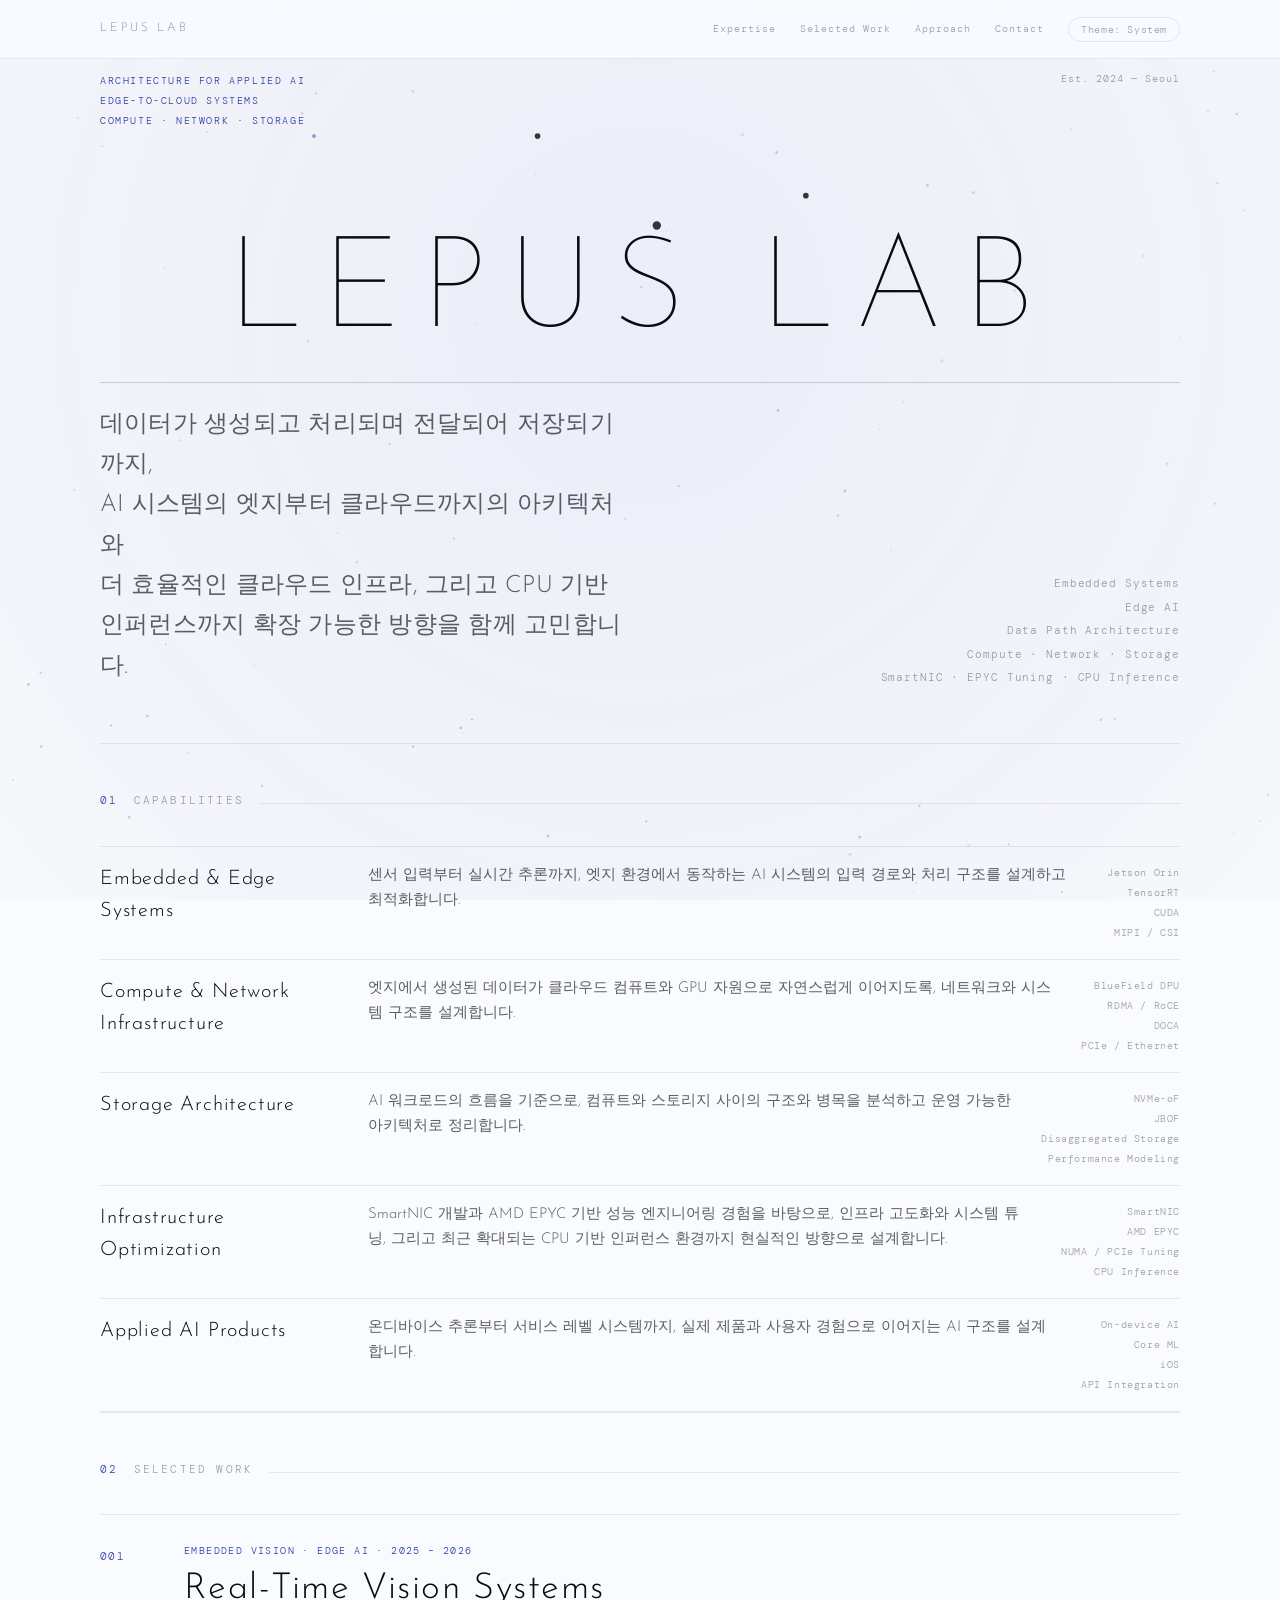
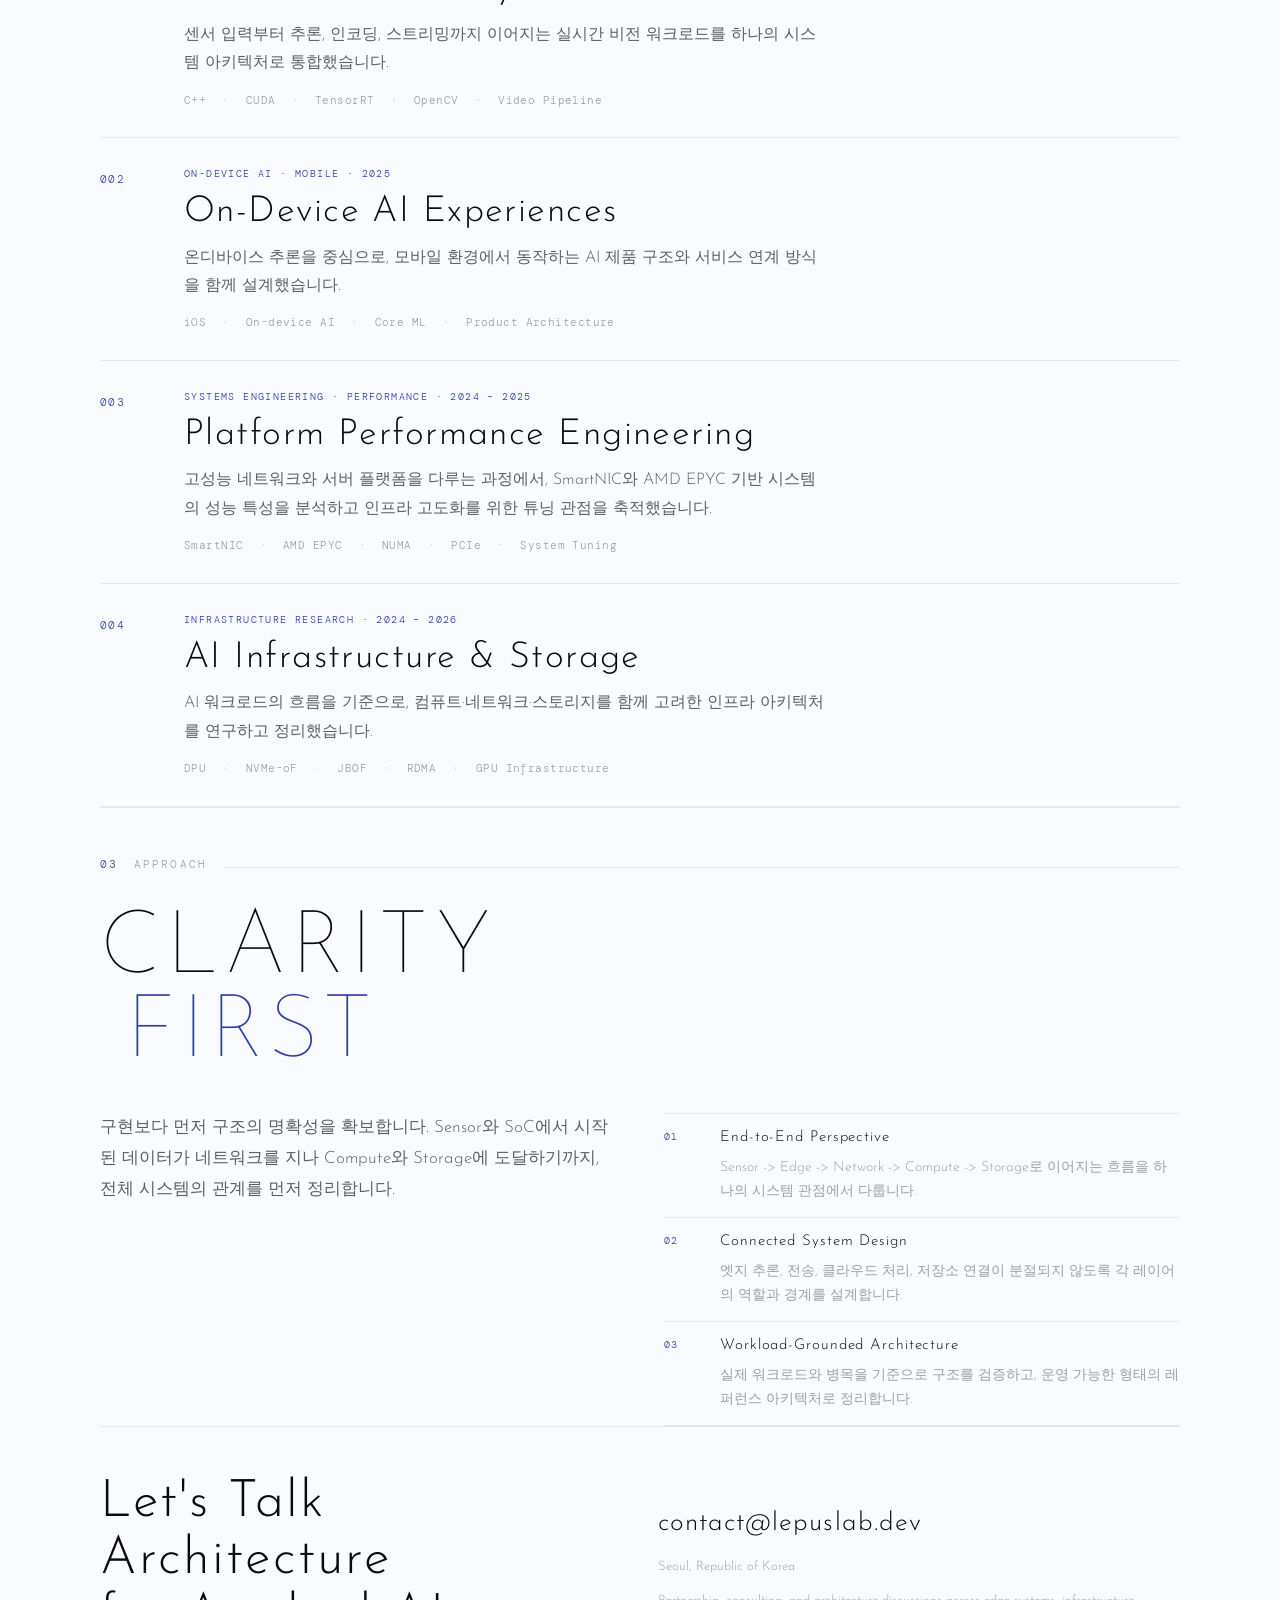
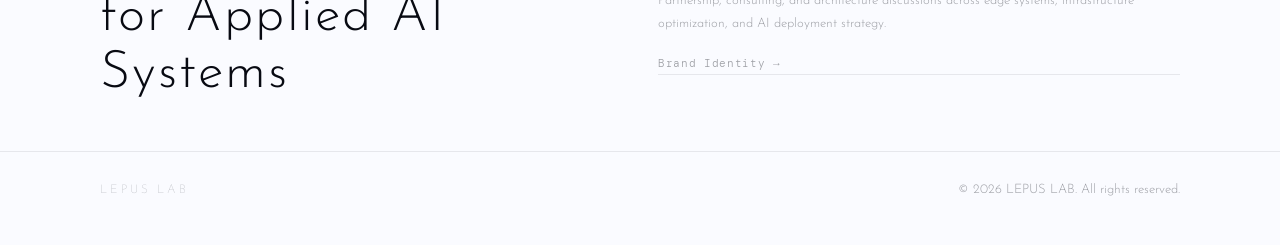
==== commit a050d33f: "fix: extract inline CSS/JS to external files to comply with CSP CSP blocks inline style/script. Move" ====
--- a/index.html
+++ b/index.html
@@ -23,264 +23,7 @@
   <link rel="preconnect" href="https://fonts.gstatic.com" crossorigin>
   <link href="https://fonts.googleapis.com/css2?family=DM+Mono:wght@300;400&family=Josefin+Sans:wght@100;300;400&display=swap" rel="stylesheet">
   <link rel="icon" type="image/svg+xml" href="/favicon.svg">
-  <style>
-    :root {
-      --bg: #060708;
-      --text: #f0f2ff;
-      --muted: rgba(240,242,255,.65);
-      --soft: rgba(240,242,255,.38);
-      --accent: #c6d2ff;
-      --line: rgba(255,255,255,.07);
-      --line-med: rgba(255,255,255,.14);
-      --star-rgb: 200,210,255;
-      --link-rgb: 198,210,255;
-    }
-    [data-theme="light"] {
-      --bg: #fafbff; --text: #080a12; --muted: rgba(8,10,18,.65); --soft: rgba(8,10,18,.38);
-      --accent: #3040a8; --line: rgba(8,10,18,.08); --line-med: rgba(8,10,18,.16);
-      --star-rgb: 20,28,70; --link-rgb: 48,64,168;
-    }
-
-    *, *::before, *::after { box-sizing: border-box; margin: 0; padding: 0; }
-    html { scroll-behavior: smooth; }
-    body {
-      font-family: 'Josefin Sans', system-ui, sans-serif;
-      font-weight: 300; font-size: 17px; line-height: 1.6;
-      background: var(--bg); color: var(--text);
-      overflow-x: hidden; -webkit-font-smoothing: antialiased;
-      transition: background .28s, color .28s;
-    }
-
-    /* Very subtle starfield for this dark design */
-    #starfield { position: fixed; inset: 0; z-index: -1; opacity: .4; }
-
-    .w { width: min(1080px, calc(100% - 48px)); margin-inline: auto; }
-
-    /* Header — ultra minimal */
-    .hd {
-      position: sticky; top: 0; z-index: 20;
-      background: rgba(6,7,8,.8); backdrop-filter: blur(20px);
-      border-bottom: 1px solid var(--line); transition: background .28s;
-    }
-    [data-theme="light"] .hd { background: rgba(250,251,255,.88); }
-    .hd-in { display: flex; align-items: center; justify-content: space-between; height: 58px; }
-    .logo {
-      font-family: 'Josefin Sans', sans-serif; font-weight: 100;
-      font-size: 12px; letter-spacing: .24em; text-transform: uppercase;
-      text-decoration: none; color: var(--text);
-    }
-    .hnav { display: flex; align-items: center; gap: 24px; }
-    .hnav a {
-      font-family: 'DM Mono', monospace; font-size: 10px; font-weight: 300;
-      letter-spacing: .1em; color: var(--soft); text-decoration: none; transition: color .2s;
-    }
-    .hnav a:hover { color: var(--text); }
-    .tbtn {
-      font-family: 'DM Mono', monospace; font-size: 10px; font-weight: 300;
-      letter-spacing: .06em; padding: 5px 12px; border-radius: 999px;
-      border: 1px solid var(--line); background: transparent;
-      color: var(--soft); cursor: pointer;
-    }
-
-    /* ── HERO ── */
-    .hero {
-      min-height: 76vh; display: flex; flex-direction: column; padding-bottom: 56px;
-    }
-    .hero-top {
-      padding-top: 12px; flex-shrink: 0;
-      display: flex; align-items: flex-start; justify-content: space-between; gap: 24px;
-    }
-    .hero-meta {
-      font-family: 'DM Mono', monospace; font-size: 10px; font-weight: 300;
-      letter-spacing: .16em; text-transform: uppercase; color: var(--accent);
-      line-height: 2;
-    }
-    .hero-year {
-      font-family: 'DM Mono', monospace; font-size: 10px; font-weight: 300;
-      letter-spacing: .1em; color: var(--soft);
-    }
-
-    /* ── Constellation zone ── */
-    .hero-constellation {
-      flex: 1; min-height: 140px; position: relative; overflow: hidden;
-    }
-    .hero-constellation svg {
-      position: absolute; top: 0; left: 0; width: 100%; height: 100%;
-    }
-    .sym-star     { fill: var(--text); opacity: .82; }
-    .sym-star-dim { fill: var(--accent); opacity: .45; }
-
-    /* ── Hero bottom — horizontal wordmark ── */
-    .hero-bottom {
-      flex-shrink: 0; position: relative; z-index: 1;
-      margin-top: clamp(-50px, -6vw, -80px);
-    }
-    .hero-wordmark {
-      font-family: 'Josefin Sans', sans-serif;
-      font-size: clamp(56px, 10vw, 136px);
-      font-weight: 100; line-height: 1;
-      letter-spacing: .14em; text-transform: uppercase;
-      text-align: center;
-    }
-    .hero-rule { border: none; border-top: 1px solid var(--line-med); margin: 24px 0 22px; }
-    .hero-foot {
-      display: grid; grid-template-columns: 1fr 1fr; gap: 28px; align-items: end;
-    }
-    .hero-desc {
-      font-size: clamp(18px, 2.2vw, 24px); color: var(--muted); line-height: 1.68; letter-spacing: .01em;
-    }
-    .hero-tags { display: flex; flex-direction: column; gap: 6px; align-items: flex-end; }
-    .hero-tags span {
-      font-family: 'DM Mono', monospace; font-size: 11px; font-weight: 300;
-      letter-spacing: .08em; color: var(--soft); text-align: right;
-    }
-
-    /* ── Numbered section structure ── */
-    .ch {
-      border-top: 1px solid var(--line); padding: 48px 0 0;
-    }
-    .ch-label {
-      display: flex; align-items: baseline; gap: 16px; margin-bottom: 36px;
-    }
-    .ch-num {
-      font-family: 'DM Mono', monospace; font-size: 11px; font-weight: 300;
-      letter-spacing: .16em; color: var(--accent);
-    }
-    .ch-title {
-      font-family: 'DM Mono', monospace; font-size: 11px; font-weight: 300;
-      letter-spacing: .2em; text-transform: uppercase; color: var(--soft);
-    }
-    .ch-rule { flex: 1; border: none; border-top: 1px solid var(--line); }
-
-    /* Expertise — table-like rows */
-    .exp-rows { display: flex; flex-direction: column; }
-    .exp-row {
-      display: grid; grid-template-columns: 240px 1fr auto;
-      gap: 28px; align-items: start;
-      padding: 16px 0; border-bottom: 1px solid var(--line);
-      transition: background .2s;
-    }
-    .exp-row:first-child { border-top: 1px solid var(--line); }
-    .exp-row-title {
-      font-family: 'Josefin Sans', sans-serif;
-      font-size: 20px; font-weight: 300; letter-spacing: .04em;
-    }
-    .exp-row-desc { font-size: 15px; color: var(--muted); line-height: 1.72; }
-    .exp-row-stack {
-      font-family: 'DM Mono', monospace; font-size: 10px; font-weight: 300;
-      letter-spacing: .06em; color: var(--soft); text-align: right;
-      white-space: nowrap; line-height: 2;
-    }
-
-    /* Projects — large editorial entries */
-    .proj-entries { display: flex; flex-direction: column; gap: 0; }
-    .proj-entry {
-      display: grid; grid-template-columns: 60px 1fr;
-      gap: 24px; padding: 28px 0; border-bottom: 1px solid var(--line);
-    }
-    .proj-entry:first-child { border-top: 1px solid var(--line); }
-    .pe-num {
-      font-family: 'DM Mono', monospace; font-size: 11px; font-weight: 300;
-      letter-spacing: .12em; color: var(--accent); padding-top: 5px;
-    }
-    .pe-body { display: grid; gap: 10px; }
-    .pe-tag {
-      font-family: 'DM Mono', monospace; font-size: 10px; font-weight: 300;
-      letter-spacing: .14em; text-transform: uppercase; color: var(--accent);
-    }
-    .pe-body h3 {
-      font-family: 'Josefin Sans', sans-serif;
-      font-size: clamp(24px, 3.5vw, 36px); font-weight: 300; letter-spacing: .04em; line-height: 1.15;
-    }
-    .pe-body p { font-size: 16px; color: var(--muted); line-height: 1.78; max-width: 640px; }
-    .pe-stack {
-      font-family: 'DM Mono', monospace; font-size: 11px; font-weight: 300;
-      color: var(--accent); letter-spacing: .04em;
-      display: flex; gap: 16px; flex-wrap: wrap; padding-top: 4px;
-    }
-    .pe-stack span { color: var(--soft); }
-    .pe-stack span + span::before { content: '·'; margin-right: 16px; color: var(--line-med); }
-
-    /* Philosophy — pull quote style */
-    .phil {
-      border-top: 1px solid var(--line); padding: 48px 0 0;
-    }
-    .phil-quote {
-      font-family: 'Josefin Sans', sans-serif;
-      font-size: clamp(44px, 7vw, 88px); font-weight: 100;
-      letter-spacing: .06em; text-transform: uppercase; line-height: .95;
-      margin-bottom: 36px; max-width: 800px;
-    }
-    .phil-quote em {
-      display: block; font-style: normal; color: var(--accent);
-      padding-left: .3em;
-    }
-    .phil-body {
-      display: grid; grid-template-columns: 1fr 1fr; gap: 48px; align-items: start;
-    }
-    .phil-intro { font-size: 17px; color: var(--muted); line-height: 1.82; }
-    .phil-pillars { display: flex; flex-direction: column; }
-    .pp {
-      display: grid; grid-template-columns: 40px 1fr; gap: 16px;
-      padding: 12px 0; border-top: 1px solid var(--line);
-    }
-    .pp:last-child { border-bottom: 1px solid var(--line); }
-    .pp-n {
-      font-family: 'DM Mono', monospace; font-size: 10px; font-weight: 300;
-      letter-spacing: .12em; color: var(--accent); padding-top: 3px;
-    }
-    .pp h4 {
-      font-family: 'Josefin Sans', sans-serif;
-      font-size: 15px; font-weight: 300; letter-spacing: .06em; margin-bottom: 6px;
-    }
-    .pp p { font-size: 14px; color: var(--soft); line-height: 1.75; }
-
-    /* Contact */
-    .contact-sec {
-      border-top: 1px solid var(--line); padding: 48px 0 0;
-      display: grid; grid-template-columns: 1fr 1fr; gap: 36px; align-items: center;
-    }
-    .contact-sec h2 {
-      font-family: 'Josefin Sans', sans-serif;
-      font-size: clamp(32px, 4.5vw, 52px); font-weight: 300; letter-spacing: .04em; line-height: 1.1;
-    }
-    .contact-right { display: grid; gap: 12px; }
-    .em-link {
-      font-size: clamp(18px, 2.5vw, 26px); font-weight: 300; letter-spacing: .04em;
-      color: var(--text); text-decoration: none; transition: color .2s;
-    }
-    .em-link:hover { color: var(--accent); }
-    .loc { font-size: 13px; color: var(--soft); line-height: 1.7; }
-    .bl {
-      font-family: 'DM Mono', monospace; font-size: 11px; font-weight: 300;
-      color: var(--soft); text-decoration: none; letter-spacing: .06em;
-      border-bottom: 1px solid var(--line); padding-bottom: 2px; transition: color .2s; display: inline-block; margin-top: 8px;
-    }
-    .bl:hover { color: var(--text); }
-
-    /* Footer */
-    footer {
-      padding: 28px 0 44px; margin-top: 48px;
-      border-top: 1px solid var(--line); color: var(--soft); font-size: 13px;
-    }
-    .ft { display: flex; justify-content: space-between; align-items: center; }
-    .ft-logo {
-      font-family: 'Josefin Sans', sans-serif; font-weight: 100;
-      font-size: 12px; letter-spacing: .24em; text-transform: uppercase;
-    }
-
-    @media (max-width: 900px) {
-      .hnav { display: none; }
-      .hero-constellation { min-height: 120px; }
-      .hero-foot { grid-template-columns: 1fr; }
-      .hero-tags { align-items: flex-start; }
-      .exp-row { grid-template-columns: 1fr; gap: 12px; }
-      .exp-row-stack { text-align: left; }
-      .phil-body { grid-template-columns: 1fr; gap: 32px; }
-      .contact-sec { grid-template-columns: 1fr; }
-      .ft { flex-direction: column; gap: 8px; text-align: center; }
-    }
-  </style>
+  <link rel="stylesheet" href="main.css">
 </head>
 <body>
   <canvas id="starfield" aria-hidden="true"></canvas>
@@ -490,150 +233,7 @@
     </div>
   </footer>
 
-  <script>
-    (() => {
-      const root = document.documentElement;
-      const toggleBtn = document.querySelector('[data-theme-toggle]');
-      const toggleLabel = document.querySelector('.theme-toggle-label');
-      const themeKey = 'lepuslab-theme';
-
-      const getPreferredTheme = () => {
-        const saved = localStorage.getItem(themeKey);
-        if (saved === 'dark' || saved === 'light' || saved === 'system') return saved;
-        return 'system';
-      };
-
-      const applyTheme = (mode) => {
-        const resolved = mode === 'system'
-          ? (window.matchMedia('(prefers-color-scheme: light)').matches ? 'light' : 'dark')
-          : mode;
-        root.setAttribute('data-theme', resolved);
-        if (toggleLabel) {
-          const labelMap = { system: 'Theme: System', dark: 'Theme: Dark', light: 'Theme: Light' };
-          toggleLabel.textContent = labelMap[mode] || 'Theme: System';
-        }
-      };
-
-      let currentMode = getPreferredTheme();
-      applyTheme(currentMode);
-
-      if (toggleBtn) {
-        toggleBtn.addEventListener('click', () => {
-          const order = ['system', 'dark', 'light'];
-          currentMode = order[(order.indexOf(currentMode) + 1) % order.length];
-          localStorage.setItem(themeKey, currentMode);
-          applyTheme(currentMode);
-          initStarfield();
-        });
-      }
-
-      const mediaQuery = window.matchMedia('(prefers-color-scheme: light)');
-      if (mediaQuery.addEventListener) {
-        mediaQuery.addEventListener('change', () => {
-          if (currentMode === 'system') {
-            applyTheme('system');
-            initStarfield();
-          }
-        });
-      } else if (mediaQuery.addListener) {
-        mediaQuery.addListener(() => {
-          if (currentMode === 'system') {
-            applyTheme('system');
-            initStarfield();
-          }
-        });
-      }
-
-      let animationId = null;
-      let stars = [];
-      const canvas = document.getElementById('starfield');
-      const ctx = canvas ? canvas.getContext('2d') : null;
-
-      function palette() {
-        const lightMode = root.getAttribute('data-theme') === 'light';
-        return {
-          fill: lightMode ? 'rgba(20, 28, 70, 0.55)' : 'rgba(200, 210, 255, 0.75)',
-          dim: lightMode ? 'rgba(48, 64, 168, 0.18)' : 'rgba(255, 255, 255, 0.08)'
-        };
-      }
-
-      function resizeCanvas() {
-        if (!canvas || !ctx) return;
-        const dpr = Math.min(window.devicePixelRatio || 1, 2);
-        canvas.width = Math.floor(window.innerWidth * dpr);
-        canvas.height = Math.floor(window.innerHeight * dpr);
-        canvas.style.width = window.innerWidth + 'px';
-        canvas.style.height = window.innerHeight + 'px';
-        ctx.setTransform(dpr, 0, 0, dpr, 0, 0);
-      }
-
-      function createStars() {
-        if (!canvas) return;
-        const count = Math.max(90, Math.floor(window.innerWidth / 10));
-        stars = Array.from({ length: count }, () => ({
-          x: Math.random() * window.innerWidth,
-          y: Math.random() * window.innerHeight,
-          r: Math.random() * 1.35 + 0.2,
-          vx: (Math.random() - 0.5) * 0.05,
-          vy: Math.random() * 0.08 + 0.01,
-          a: Math.random() * 0.45 + 0.2,
-          tw: Math.random() * Math.PI * 2,
-          tws: Math.random() * 0.03 + 0.008
-        }));
-      }
-
-      function draw(now = 0) {
-        if (!canvas || !ctx) return;
-        const colors = palette();
-        ctx.clearRect(0, 0, window.innerWidth, window.innerHeight);
-
-        const gradient = ctx.createRadialGradient(
-          window.innerWidth * 0.5,
-          window.innerHeight * 0.35,
-          0,
-          window.innerWidth * 0.5,
-          window.innerHeight * 0.35,
-          Math.max(window.innerWidth, window.innerHeight) * 0.8
-        );
-        gradient.addColorStop(0, colors.dim);
-        gradient.addColorStop(1, 'rgba(0,0,0,0)');
-        ctx.fillStyle = gradient;
-        ctx.fillRect(0, 0, window.innerWidth, window.innerHeight);
-
-        for (const s of stars) {
-          s.x += s.vx;
-          s.y += s.vy;
-          s.tw += s.tws;
-
-          if (s.x < -2) s.x = window.innerWidth + 2;
-          if (s.x > window.innerWidth + 2) s.x = -2;
-          if (s.y > window.innerHeight + 2) {
-            s.x = Math.random() * window.innerWidth;
-            s.y = -2;
-          }
-
-          const alpha = s.a + Math.sin(s.tw + now * 0.0002) * 0.14;
-          ctx.beginPath();
-          ctx.arc(s.x, s.y, s.r, 0, Math.PI * 2);
-          ctx.fillStyle = colors.fill.replace(/[\d.]+\)$/,'') + `${Math.max(0.08, Math.min(0.9, alpha))})`;
-          ctx.fill();
-        }
-
-        animationId = requestAnimationFrame(draw);
-      }
-
-      function initStarfield() {
-        if (!canvas || !ctx) return;
-        if (animationId) cancelAnimationFrame(animationId);
-        resizeCanvas();
-        createStars();
-        draw();
-      }
-
-      window.addEventListener('resize', initStarfield, { passive: true });
-      initStarfield();
-    })();
-  </script>
+  <script src="main.js"></script>
 
 </body>
 </html>
--- a/main.css
+++ b/main.css
@@ -0,0 +1,251 @@
+:root {
+  --bg: #060708;
+  --text: #f0f2ff;
+  --muted: rgba(240,242,255,.65);
+  --soft: rgba(240,242,255,.38);
+  --accent: #c6d2ff;
+  --line: rgba(255,255,255,.07);
+  --line-med: rgba(255,255,255,.14);
+  --star-rgb: 200,210,255;
+  --link-rgb: 198,210,255;
+}
+[data-theme="light"] {
+  --bg: #fafbff;
+  --text: #080a12;
+  --muted: rgba(8,10,18,.65);
+  --soft: rgba(8,10,18,.38);
+  --accent: #3040a8;
+  --line: rgba(8,10,18,.08);
+  --line-med: rgba(8,10,18,.16);
+  --star-rgb: 20,28,70;
+  --link-rgb: 48,64,168;
+}
+
+*, *::before, *::after { box-sizing: border-box; margin: 0; padding: 0; }
+html { scroll-behavior: smooth; }
+body {
+  font-family: 'Josefin Sans', system-ui, sans-serif;
+  font-weight: 300;
+  font-size: 17px;
+  line-height: 1.6;
+  background: var(--bg);
+  color: var(--text);
+  overflow-x: hidden;
+  -webkit-font-smoothing: antialiased;
+  transition: background .28s, color .28s;
+}
+
+#starfield { position: fixed; inset: 0; z-index: -1; opacity: .4; }
+
+.w { width: min(1080px, calc(100% - 48px)); margin-inline: auto; }
+
+/* Header */
+.hd {
+  position: sticky; top: 0; z-index: 20;
+  background: rgba(6,7,8,.8); backdrop-filter: blur(20px);
+  border-bottom: 1px solid var(--line); transition: background .28s;
+}
+[data-theme="light"] .hd { background: rgba(250,251,255,.88); }
+.hd-in { display: flex; align-items: center; justify-content: space-between; height: 58px; }
+.logo {
+  font-family: 'Josefin Sans', sans-serif; font-weight: 100;
+  font-size: 12px; letter-spacing: .24em; text-transform: uppercase;
+  text-decoration: none; color: var(--text);
+}
+.hnav { display: flex; align-items: center; gap: 24px; }
+.hnav a {
+  font-family: 'DM Mono', monospace; font-size: 10px; font-weight: 300;
+  letter-spacing: .1em; color: var(--soft); text-decoration: none; transition: color .2s;
+}
+.hnav a:hover { color: var(--text); }
+.tbtn {
+  font-family: 'DM Mono', monospace; font-size: 10px; font-weight: 300;
+  letter-spacing: .06em; padding: 5px 12px; border-radius: 999px;
+  border: 1px solid var(--line); background: transparent;
+  color: var(--soft); cursor: pointer;
+}
+
+/* Hero */
+.hero {
+  min-height: 76vh; display: flex; flex-direction: column; padding-bottom: 56px;
+}
+.hero-top {
+  padding-top: 12px; flex-shrink: 0;
+  display: flex; align-items: flex-start; justify-content: space-between; gap: 24px;
+}
+.hero-meta {
+  font-family: 'DM Mono', monospace; font-size: 10px; font-weight: 300;
+  letter-spacing: .16em; text-transform: uppercase; color: var(--accent);
+  line-height: 2;
+}
+.hero-year {
+  font-family: 'DM Mono', monospace; font-size: 10px; font-weight: 300;
+  letter-spacing: .1em; color: var(--soft);
+}
+.hero-constellation {
+  flex: 1; min-height: 140px; position: relative; overflow: hidden;
+}
+.hero-constellation svg {
+  position: absolute; top: 0; left: 0; width: 100%; height: 100%;
+}
+.sym-star     { fill: var(--text); opacity: .82; }
+.sym-star-dim { fill: var(--accent); opacity: .45; }
+.hero-bottom {
+  flex-shrink: 0; position: relative; z-index: 1;
+  margin-top: clamp(-50px, -6vw, -80px);
+}
+.hero-wordmark {
+  font-family: 'Josefin Sans', sans-serif;
+  font-size: clamp(56px, 10vw, 136px);
+  font-weight: 100; line-height: 1;
+  letter-spacing: .14em; text-transform: uppercase;
+  text-align: center;
+}
+.hero-rule { border: none; border-top: 1px solid var(--line-med); margin: 24px 0 22px; }
+.hero-foot {
+  display: grid; grid-template-columns: 1fr 1fr; gap: 28px; align-items: end;
+}
+.hero-desc {
+  font-size: clamp(18px, 2.2vw, 24px); color: var(--muted); line-height: 1.68; letter-spacing: .01em;
+}
+.hero-tags { display: flex; flex-direction: column; gap: 6px; align-items: flex-end; }
+.hero-tags span {
+  font-family: 'DM Mono', monospace; font-size: 11px; font-weight: 300;
+  letter-spacing: .08em; color: var(--soft); text-align: right;
+}
+
+/* Section structure */
+.ch { border-top: 1px solid var(--line); padding: 48px 0 0; }
+.ch-label { display: flex; align-items: baseline; gap: 16px; margin-bottom: 36px; }
+.ch-num {
+  font-family: 'DM Mono', monospace; font-size: 11px; font-weight: 300;
+  letter-spacing: .16em; color: var(--accent);
+}
+.ch-title {
+  font-family: 'DM Mono', monospace; font-size: 11px; font-weight: 300;
+  letter-spacing: .2em; text-transform: uppercase; color: var(--soft);
+}
+.ch-rule { flex: 1; border: none; border-top: 1px solid var(--line); }
+
+/* Expertise */
+.exp-rows { display: flex; flex-direction: column; }
+.exp-row {
+  display: grid; grid-template-columns: 240px 1fr auto;
+  gap: 28px; align-items: start;
+  padding: 16px 0; border-bottom: 1px solid var(--line);
+}
+.exp-row:first-child { border-top: 1px solid var(--line); }
+.exp-row-title {
+  font-family: 'Josefin Sans', sans-serif;
+  font-size: 20px; font-weight: 300; letter-spacing: .04em;
+}
+.exp-row-desc { font-size: 15px; color: var(--muted); line-height: 1.72; }
+.exp-row-stack {
+  font-family: 'DM Mono', monospace; font-size: 10px; font-weight: 300;
+  letter-spacing: .06em; color: var(--soft); text-align: right;
+  white-space: nowrap; line-height: 2;
+}
+
+/* Projects */
+.proj-entries { display: flex; flex-direction: column; }
+.proj-entry {
+  display: grid; grid-template-columns: 60px 1fr;
+  gap: 24px; padding: 28px 0; border-bottom: 1px solid var(--line);
+}
+.proj-entry:first-child { border-top: 1px solid var(--line); }
+.pe-num {
+  font-family: 'DM Mono', monospace; font-size: 11px; font-weight: 300;
+  letter-spacing: .12em; color: var(--accent); padding-top: 5px;
+}
+.pe-body { display: grid; gap: 10px; }
+.pe-tag {
+  font-family: 'DM Mono', monospace; font-size: 10px; font-weight: 300;
+  letter-spacing: .14em; text-transform: uppercase; color: var(--accent);
+}
+.pe-body h3 {
+  font-family: 'Josefin Sans', sans-serif;
+  font-size: clamp(24px, 3.5vw, 36px); font-weight: 300; letter-spacing: .04em; line-height: 1.15;
+}
+.pe-body p { font-size: 16px; color: var(--muted); line-height: 1.78; max-width: 640px; }
+.pe-stack {
+  font-family: 'DM Mono', monospace; font-size: 11px; font-weight: 300;
+  color: var(--accent); letter-spacing: .04em;
+  display: flex; gap: 16px; flex-wrap: wrap; padding-top: 4px;
+}
+.pe-stack span { color: var(--soft); }
+.pe-stack span + span::before { content: '·'; margin-right: 16px; color: var(--line-med); }
+
+/* Philosophy */
+.phil { border-top: 1px solid var(--line); padding: 48px 0 0; }
+.phil-quote {
+  font-family: 'Josefin Sans', sans-serif;
+  font-size: clamp(44px, 7vw, 88px); font-weight: 100;
+  letter-spacing: .06em; text-transform: uppercase; line-height: .95;
+  margin-bottom: 36px; max-width: 800px;
+}
+.phil-quote em { display: block; font-style: normal; color: var(--accent); padding-left: .3em; }
+.phil-body { display: grid; grid-template-columns: 1fr 1fr; gap: 48px; align-items: start; }
+.phil-intro { font-size: 17px; color: var(--muted); line-height: 1.82; }
+.phil-pillars { display: flex; flex-direction: column; }
+.pp {
+  display: grid; grid-template-columns: 40px 1fr; gap: 16px;
+  padding: 12px 0; border-top: 1px solid var(--line);
+}
+.pp:last-child { border-bottom: 1px solid var(--line); }
+.pp-n {
+  font-family: 'DM Mono', monospace; font-size: 10px; font-weight: 300;
+  letter-spacing: .12em; color: var(--accent); padding-top: 3px;
+}
+.pp h4 {
+  font-family: 'Josefin Sans', sans-serif;
+  font-size: 15px; font-weight: 300; letter-spacing: .06em; margin-bottom: 6px;
+}
+.pp p { font-size: 14px; color: var(--soft); line-height: 1.75; }
+
+/* Contact */
+.contact-sec {
+  border-top: 1px solid var(--line); padding: 48px 0 0;
+  display: grid; grid-template-columns: 1fr 1fr; gap: 36px; align-items: center;
+}
+.contact-sec h2 {
+  font-family: 'Josefin Sans', sans-serif;
+  font-size: clamp(32px, 4.5vw, 52px); font-weight: 300; letter-spacing: .04em; line-height: 1.1;
+}
+.contact-right { display: grid; gap: 12px; }
+.em-link {
+  font-size: clamp(18px, 2.5vw, 26px); font-weight: 300; letter-spacing: .04em;
+  color: var(--text); text-decoration: none; transition: color .2s;
+}
+.em-link:hover { color: var(--accent); }
+.loc { font-size: 13px; color: var(--soft); line-height: 1.7; }
+.bl {
+  font-family: 'DM Mono', monospace; font-size: 11px; font-weight: 300;
+  color: var(--soft); text-decoration: none; letter-spacing: .06em;
+  border-bottom: 1px solid var(--line); padding-bottom: 2px;
+  transition: color .2s; display: inline-block; margin-top: 8px;
+}
+.bl:hover { color: var(--text); }
+
+/* Footer */
+footer {
+  padding: 28px 0 44px; margin-top: 48px;
+  border-top: 1px solid var(--line); color: var(--soft); font-size: 13px;
+}
+.ft { display: flex; justify-content: space-between; align-items: center; }
+.ft-logo {
+  font-family: 'Josefin Sans', sans-serif; font-weight: 100;
+  font-size: 12px; letter-spacing: .24em; text-transform: uppercase;
+}
+
+/* Responsive */
+@media (max-width: 900px) {
+  .hnav { display: none; }
+  .hero-constellation { min-height: 120px; }
+  .hero-foot { grid-template-columns: 1fr; }
+  .hero-tags { align-items: flex-start; }
+  .exp-row { grid-template-columns: 1fr; gap: 12px; }
+  .exp-row-stack { text-align: left; }
+  .phil-body { grid-template-columns: 1fr; gap: 32px; }
+  .contact-sec { grid-template-columns: 1fr; }
+  .ft { flex-direction: column; gap: 8px; text-align: center; }
+}
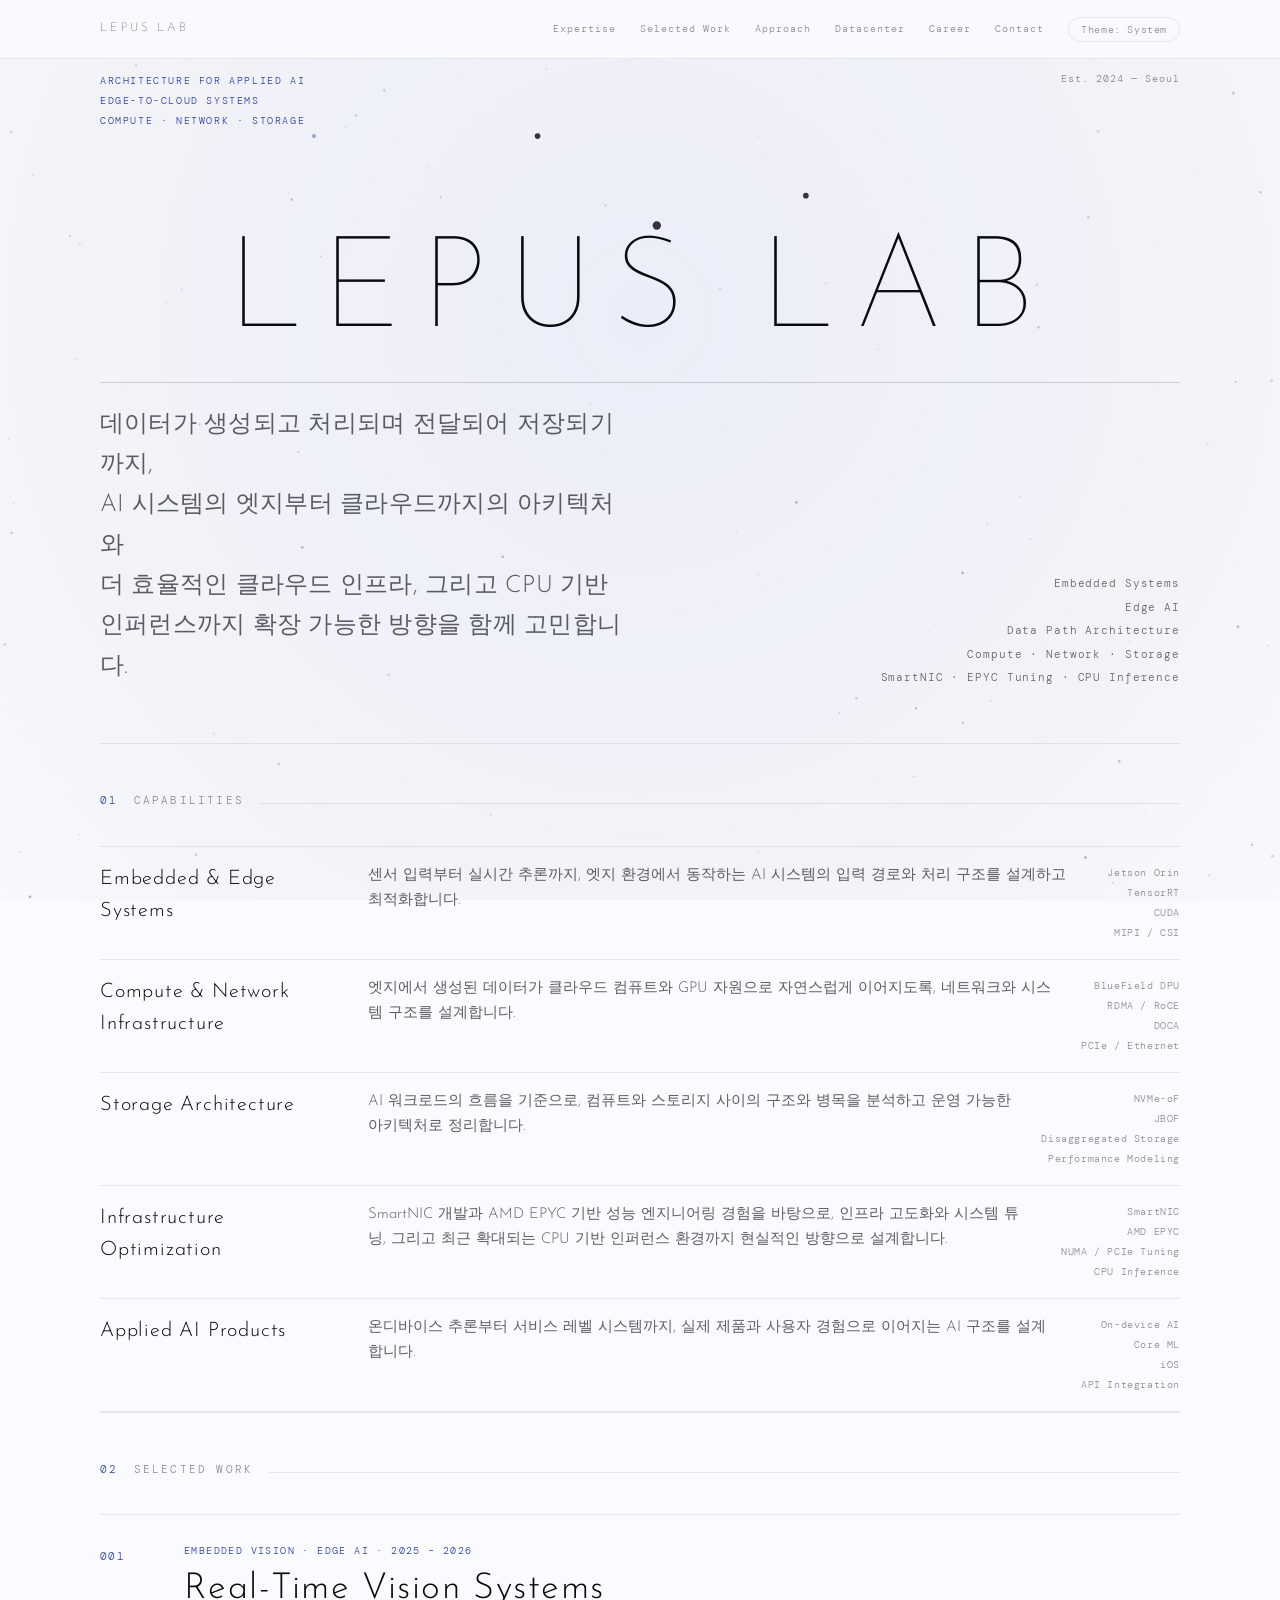
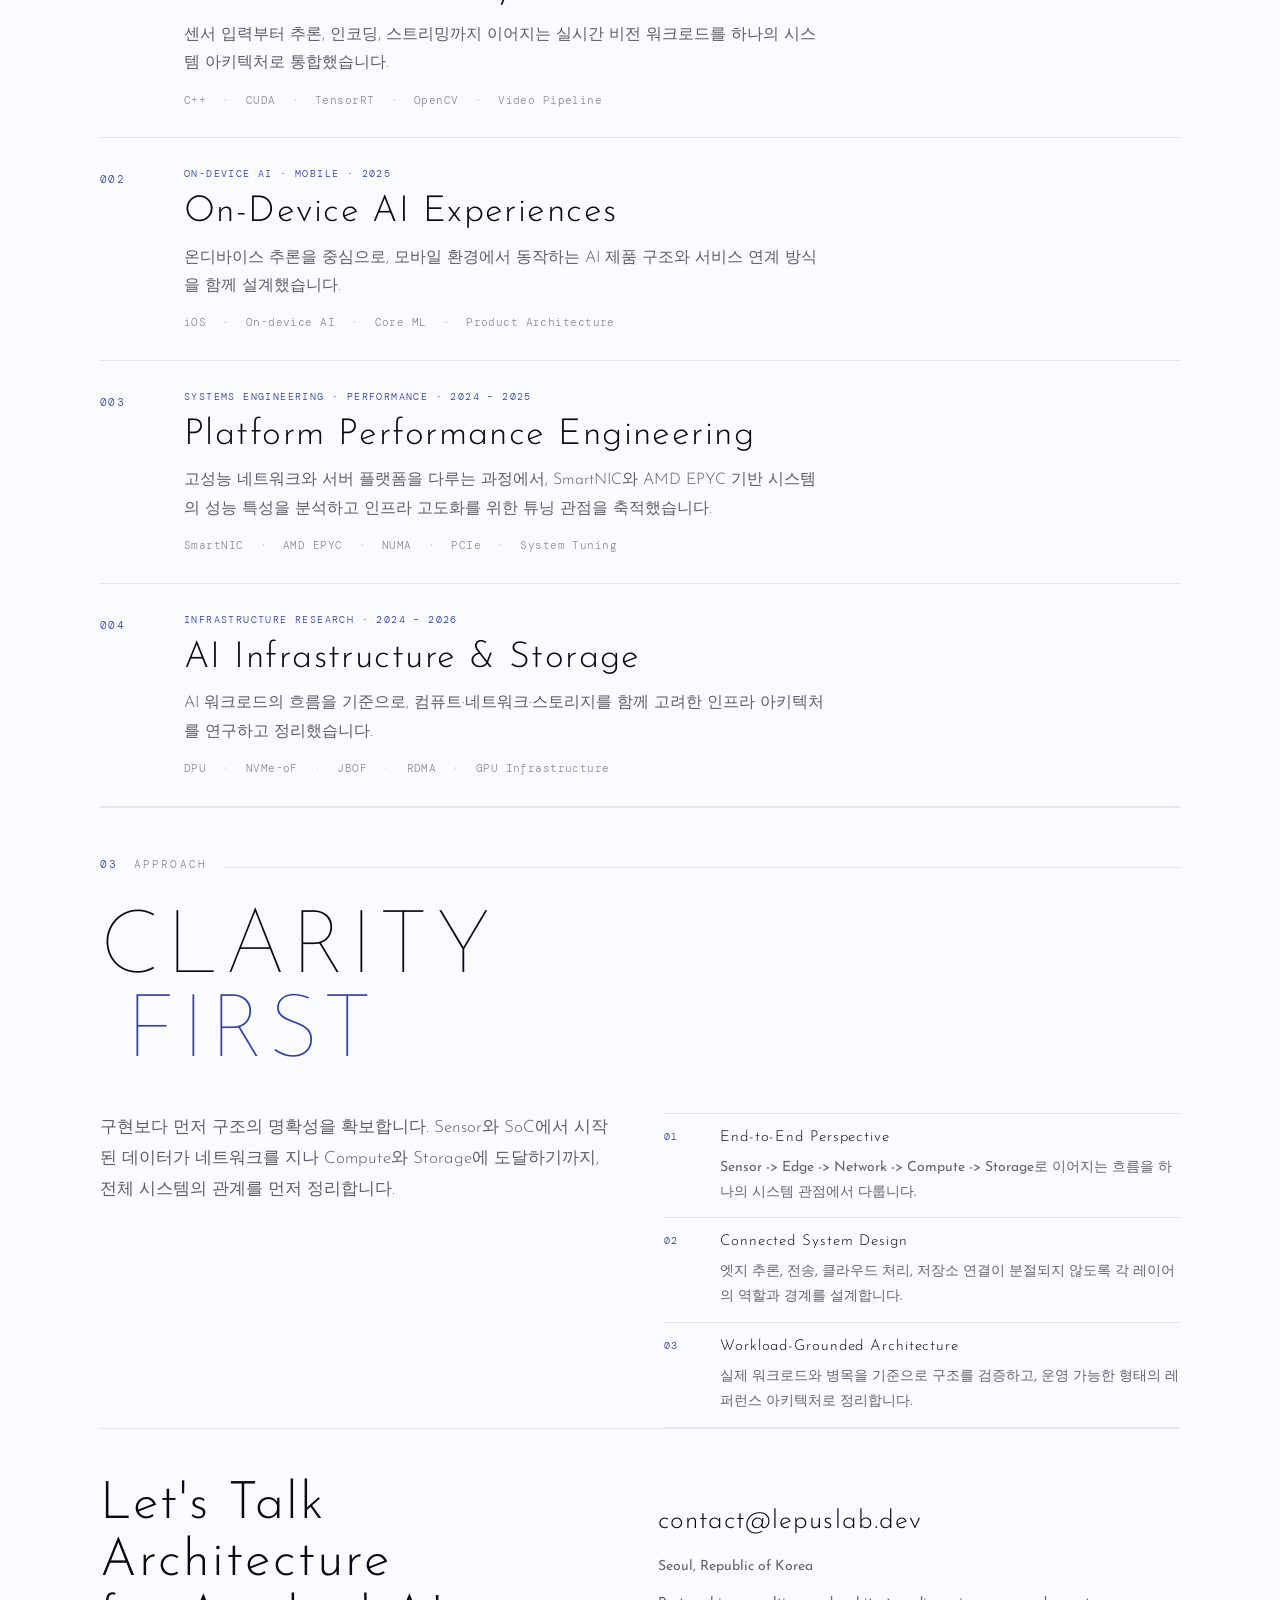
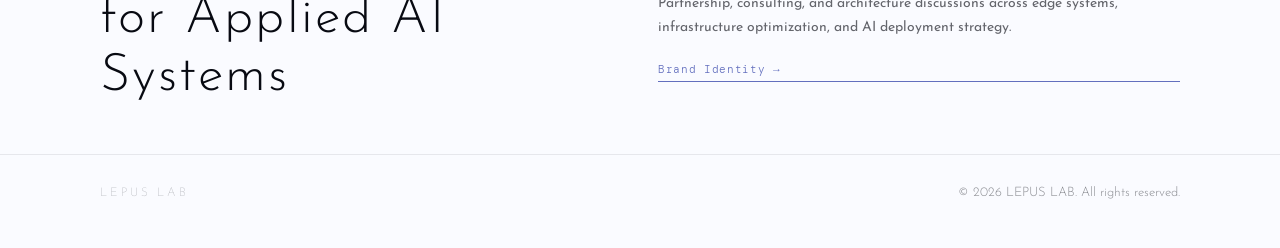
==== commit 70bdbd49: "feat: apply readability improvements across all pages - main.css: add --body (62% opacity, ~6.5:1) a" ====
--- a/index.html
+++ b/index.html
@@ -35,6 +35,8 @@
         <a href="#expertise">Expertise</a>
         <a href="#projects">Selected Work</a>
         <a href="#philosophy">Approach</a>
+        <a href="/datacenter">Datacenter</a>
+        <a href="/career">Career</a>
         <a href="#contact">Contact</a>
         <button class="tbtn" data-theme-toggle>
           <span class="theme-toggle-label">Theme: System</span>
--- a/main.css
+++ b/main.css
@@ -3,6 +3,8 @@
   --text: #f0f2ff;
   --muted: rgba(240,242,255,.65);
   --soft: rgba(240,242,255,.38);
+  --body: rgba(240,242,255,.62);  /* content text — ~6.5:1, WCAG AA */
+  --meta: rgba(240,242,255,.44);  /* metadata/labels — ~4.5:1 */
   --accent: #c6d2ff;
   --line: rgba(255,255,255,.07);
   --line-med: rgba(255,255,255,.14);
@@ -14,6 +16,8 @@
   --text: #080a12;
   --muted: rgba(8,10,18,.65);
   --soft: rgba(8,10,18,.38);
+  --body: rgba(8,10,18,.62);
+  --meta: rgba(8,10,18,.46);
   --accent: #3040a8;
   --line: rgba(8,10,18,.08);
   --line-med: rgba(8,10,18,.16);
@@ -55,14 +59,14 @@
 .hnav { display: flex; align-items: center; gap: 24px; }
 .hnav a {
   font-family: 'DM Mono', monospace; font-size: 10px; font-weight: 300;
-  letter-spacing: .1em; color: var(--soft); text-decoration: none; transition: color .2s;
+  letter-spacing: .1em; color: var(--meta); text-decoration: none; transition: color .2s;
 }
 .hnav a:hover { color: var(--text); }
 .tbtn {
   font-family: 'DM Mono', monospace; font-size: 10px; font-weight: 300;
   letter-spacing: .06em; padding: 5px 12px; border-radius: 999px;
   border: 1px solid var(--line); background: transparent;
-  color: var(--soft); cursor: pointer;
+  color: var(--meta); cursor: pointer;
 }
 
 /* Hero */
@@ -80,7 +84,7 @@
 }
 .hero-year {
   font-family: 'DM Mono', monospace; font-size: 10px; font-weight: 300;
-  letter-spacing: .1em; color: var(--soft);
+  letter-spacing: .1em; color: var(--meta);
 }
 .hero-constellation {
   flex: 1; min-height: 140px; position: relative; overflow: hidden;
@@ -111,7 +115,7 @@
 .hero-tags { display: flex; flex-direction: column; gap: 6px; align-items: flex-end; }
 .hero-tags span {
   font-family: 'DM Mono', monospace; font-size: 11px; font-weight: 300;
-  letter-spacing: .08em; color: var(--soft); text-align: right;
+  letter-spacing: .08em; color: var(--body); text-align: right;
 }
 
 /* Section structure */
@@ -123,7 +127,7 @@
 }
 .ch-title {
   font-family: 'DM Mono', monospace; font-size: 11px; font-weight: 300;
-  letter-spacing: .2em; text-transform: uppercase; color: var(--soft);
+  letter-spacing: .2em; text-transform: uppercase; color: var(--meta);
 }
 .ch-rule { flex: 1; border: none; border-top: 1px solid var(--line); }
 
@@ -142,7 +146,7 @@
 .exp-row-desc { font-size: 15px; color: var(--muted); line-height: 1.72; }
 .exp-row-stack {
   font-family: 'DM Mono', monospace; font-size: 10px; font-weight: 300;
-  letter-spacing: .06em; color: var(--soft); text-align: right;
+  letter-spacing: .06em; color: var(--meta); text-align: right;
   white-space: nowrap; line-height: 2;
 }
 
@@ -172,7 +176,7 @@
   color: var(--accent); letter-spacing: .04em;
   display: flex; gap: 16px; flex-wrap: wrap; padding-top: 4px;
 }
-.pe-stack span { color: var(--soft); }
+.pe-stack span { color: var(--meta); }
 .pe-stack span + span::before { content: '·'; margin-right: 16px; color: var(--line-med); }
 
 /* Philosophy */
@@ -200,7 +204,7 @@
   font-family: 'Josefin Sans', sans-serif;
   font-size: 15px; font-weight: 300; letter-spacing: .06em; margin-bottom: 6px;
 }
-.pp p { font-size: 14px; color: var(--soft); line-height: 1.75; }
+.pp p { font-size: 14px; font-weight: 400; color: var(--body); line-height: 1.78; }
 
 /* Contact */
 .contact-sec {
@@ -210,6 +214,7 @@
 .contact-sec h2 {
   font-family: 'Josefin Sans', sans-serif;
   font-size: clamp(32px, 4.5vw, 52px); font-weight: 300; letter-spacing: .04em; line-height: 1.1;
+  color: var(--text);
 }
 .contact-right { display: grid; gap: 12px; }
 .em-link {
@@ -217,19 +222,20 @@
   color: var(--text); text-decoration: none; transition: color .2s;
 }
 .em-link:hover { color: var(--accent); }
-.loc { font-size: 13px; color: var(--soft); line-height: 1.7; }
+.loc { font-size: 14px; font-weight: 400; color: var(--body); line-height: 1.78; }
 .bl {
   font-family: 'DM Mono', monospace; font-size: 11px; font-weight: 300;
-  color: var(--soft); text-decoration: none; letter-spacing: .06em;
-  border-bottom: 1px solid var(--line); padding-bottom: 2px;
-  transition: color .2s; display: inline-block; margin-top: 8px;
-}
-.bl:hover { color: var(--text); }
+  color: var(--accent); text-decoration: none; letter-spacing: .06em;
+  border-bottom: 1px solid var(--accent); padding-bottom: 2px;
+  transition: color .2s, border-color .2s; display: inline-block; margin-top: 8px;
+  opacity: .75;
+}
+.bl:hover { color: var(--text); border-color: var(--text); opacity: 1; }
 
 /* Footer */
 footer {
   padding: 28px 0 44px; margin-top: 48px;
-  border-top: 1px solid var(--line); color: var(--soft); font-size: 13px;
+  border-top: 1px solid var(--line); color: var(--meta); font-size: 13px;
 }
 .ft { display: flex; justify-content: space-between; align-items: center; }
 .ft-logo {
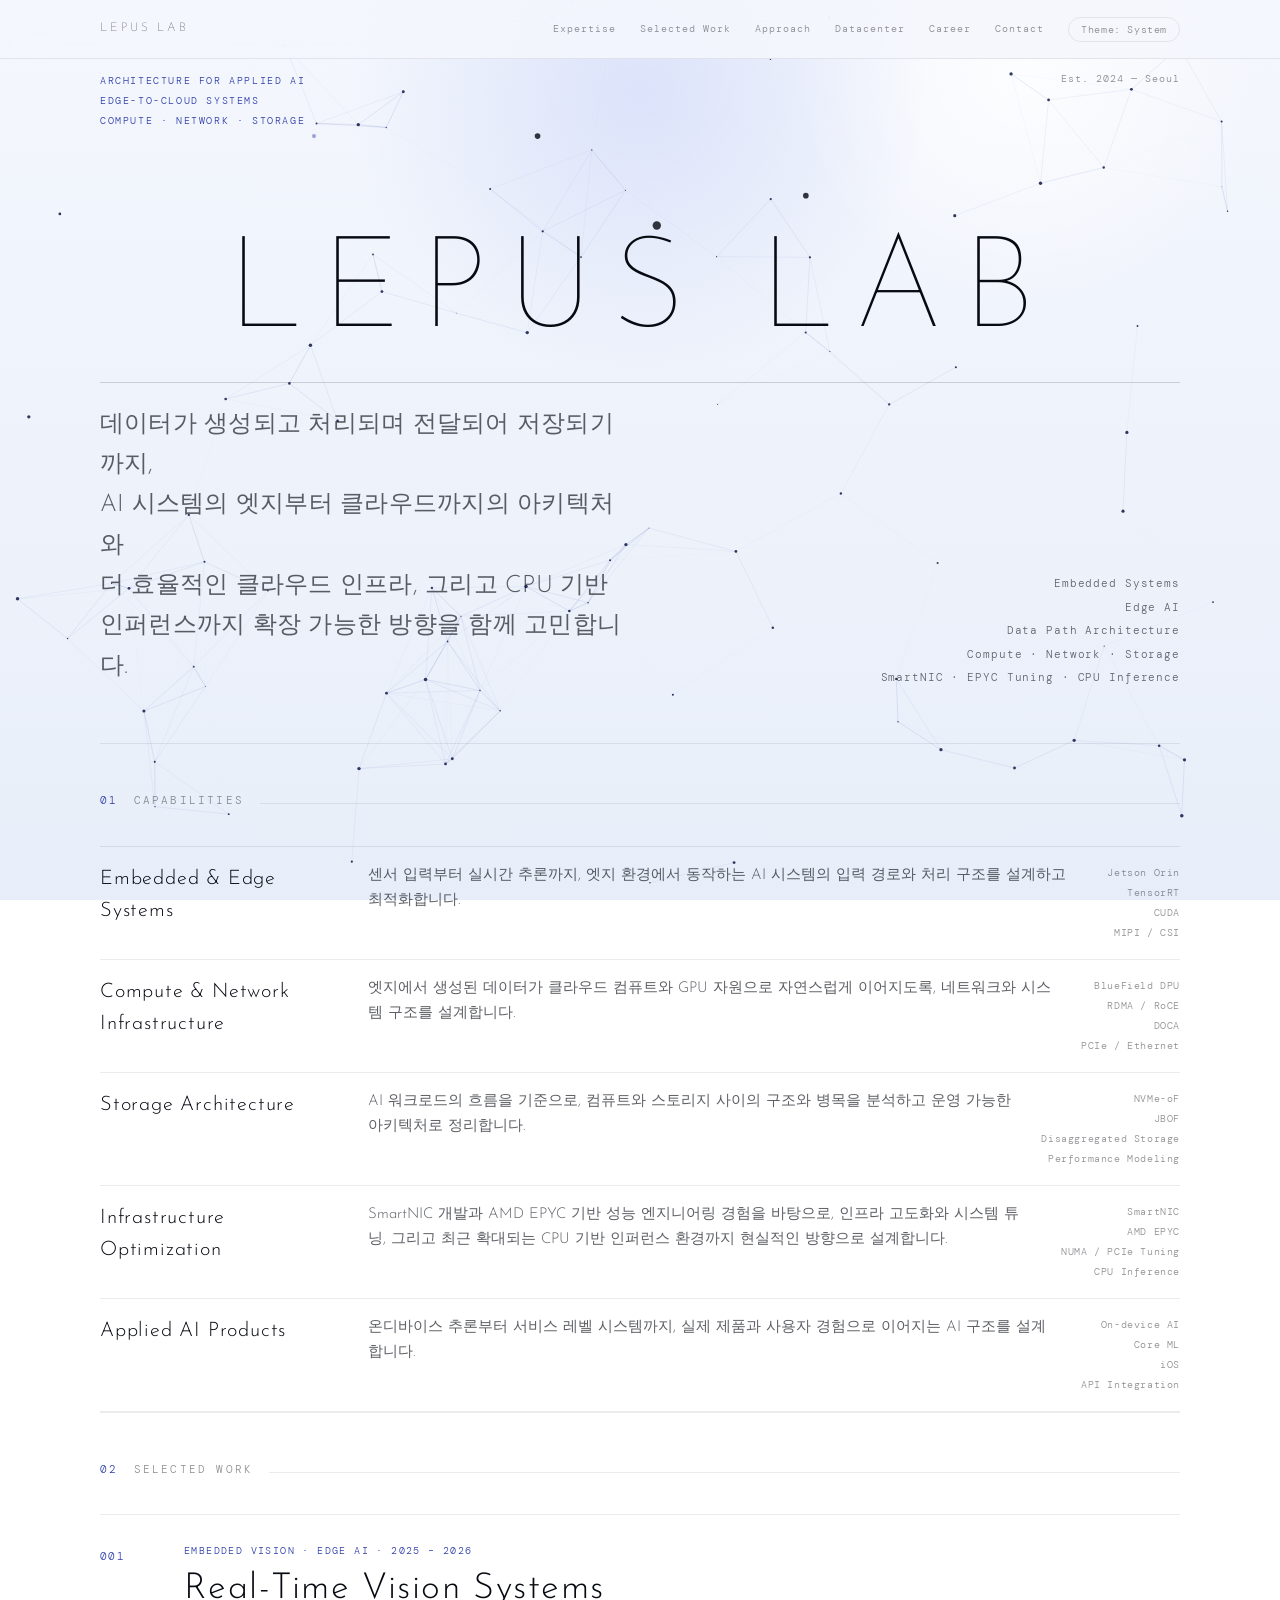
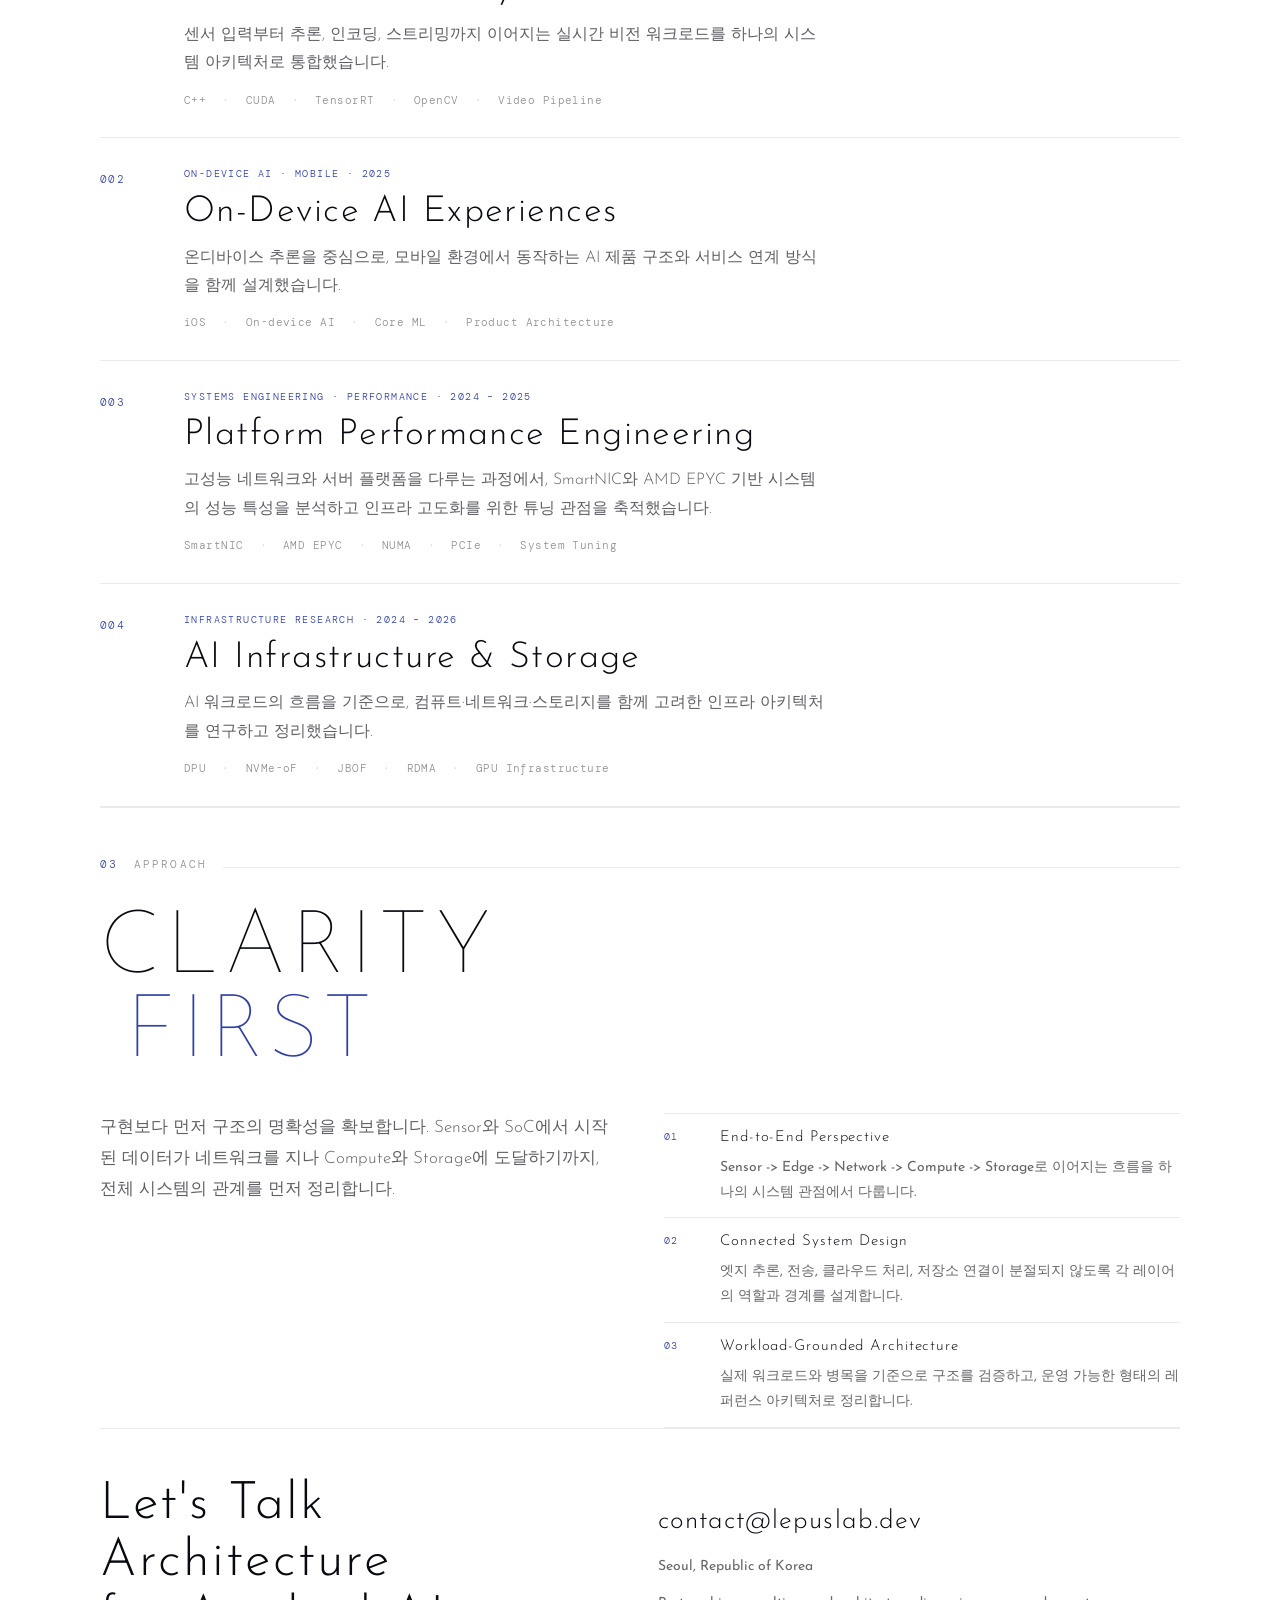
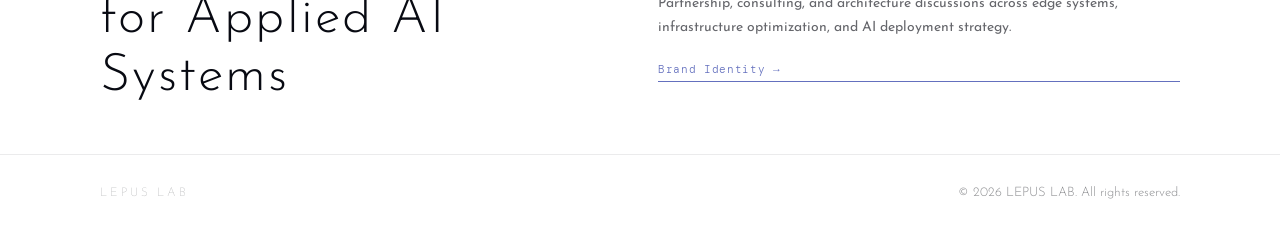
==== commit 9e6b5675: "fix: unify background tone and starfield animation to brand page standard - main.css: bg #060708 → #" ====
--- a/index.html
+++ b/index.html
@@ -235,7 +235,7 @@
     </div>
   </footer>
 
-  <script src="main.js"></script>
+  <script src="script.js"></script>
 
 </body>
 </html>
--- a/main.css
+++ b/main.css
@@ -1,10 +1,13 @@
 :root {
-  --bg: #060708;
+  --bg: #090b12;
+  --bg-soft: #0f1220;
+  --bg-glow-1: rgba(117,132,255,.12);
+  --bg-glow-2: rgba(255,255,255,.06);
   --text: #f0f2ff;
   --muted: rgba(240,242,255,.65);
   --soft: rgba(240,242,255,.38);
-  --body: rgba(240,242,255,.62);  /* content text — ~6.5:1, WCAG AA */
-  --meta: rgba(240,242,255,.44);  /* metadata/labels — ~4.5:1 */
+  --body: rgba(240,242,255,.62);
+  --meta: rgba(240,242,255,.44);
   --accent: #c6d2ff;
   --line: rgba(255,255,255,.07);
   --line-med: rgba(255,255,255,.14);
@@ -12,7 +15,10 @@
   --link-rgb: 198,210,255;
 }
 [data-theme="light"] {
-  --bg: #fafbff;
+  --bg: #f4f7fd;
+  --bg-soft: #e8eef9;
+  --bg-glow-1: rgba(99,125,236,.16);
+  --bg-glow-2: rgba(255,255,255,.8);
   --text: #080a12;
   --muted: rgba(8,10,18,.65);
   --soft: rgba(8,10,18,.38);
@@ -32,24 +38,28 @@
   font-weight: 300;
   font-size: 17px;
   line-height: 1.6;
-  background: var(--bg);
+  background:
+    radial-gradient(circle at 50% 10%, var(--bg-glow-1), transparent 28%),
+    radial-gradient(circle at 80% 8%,  var(--bg-glow-2), transparent 18%),
+    linear-gradient(180deg, var(--bg) 0%, var(--bg-soft) 100%);
+  background-attachment: fixed;
   color: var(--text);
   overflow-x: hidden;
   -webkit-font-smoothing: antialiased;
   transition: background .28s, color .28s;
 }
 
-#starfield { position: fixed; inset: 0; z-index: -1; opacity: .4; }
+#starfield { position: fixed; inset: 0; z-index: -1; }
 
 .w { width: min(1080px, calc(100% - 48px)); margin-inline: auto; }
 
 /* Header */
 .hd {
   position: sticky; top: 0; z-index: 20;
-  background: rgba(6,7,8,.8); backdrop-filter: blur(20px);
+  background: rgba(9,11,18,.82); backdrop-filter: blur(20px);
   border-bottom: 1px solid var(--line); transition: background .28s;
 }
-[data-theme="light"] .hd { background: rgba(250,251,255,.88); }
+[data-theme="light"] .hd { background: rgba(244,247,253,.90); }
 .hd-in { display: flex; align-items: center; justify-content: space-between; height: 58px; }
 .logo {
   font-family: 'Josefin Sans', sans-serif; font-weight: 100;
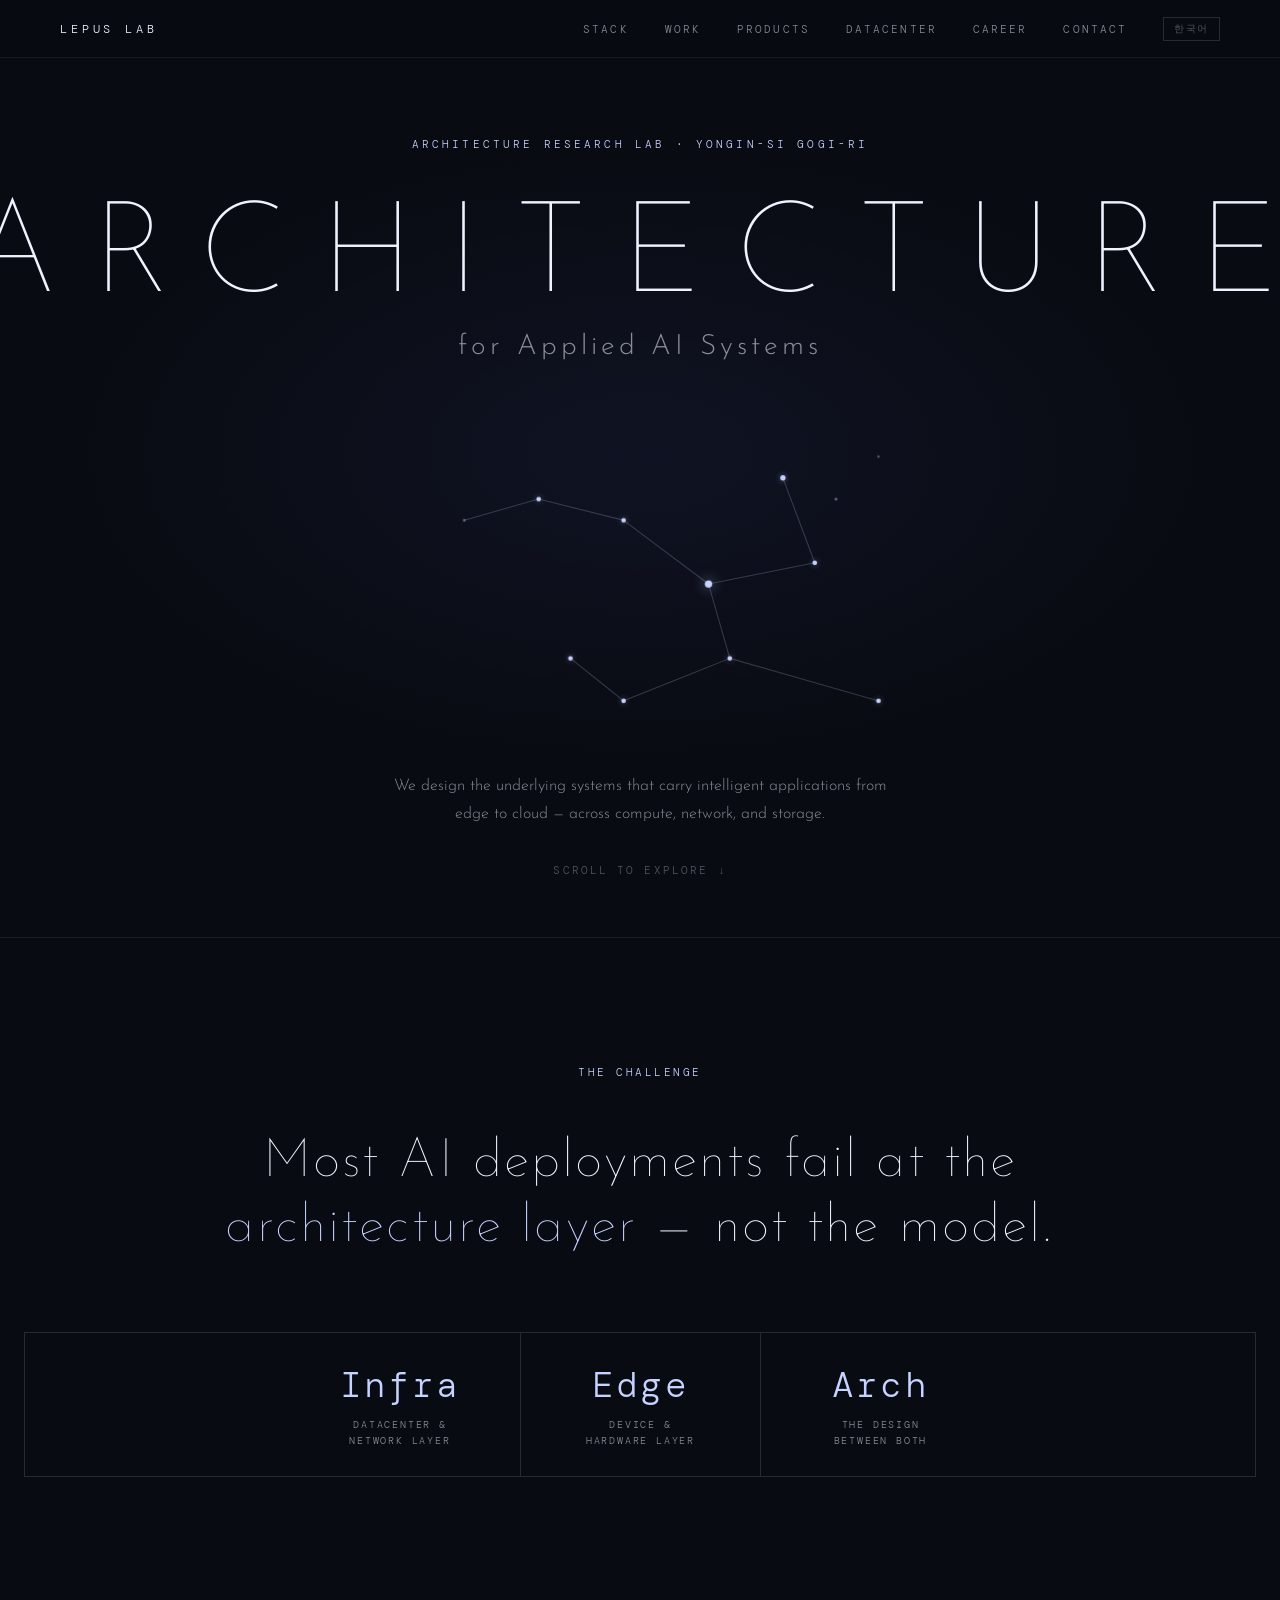
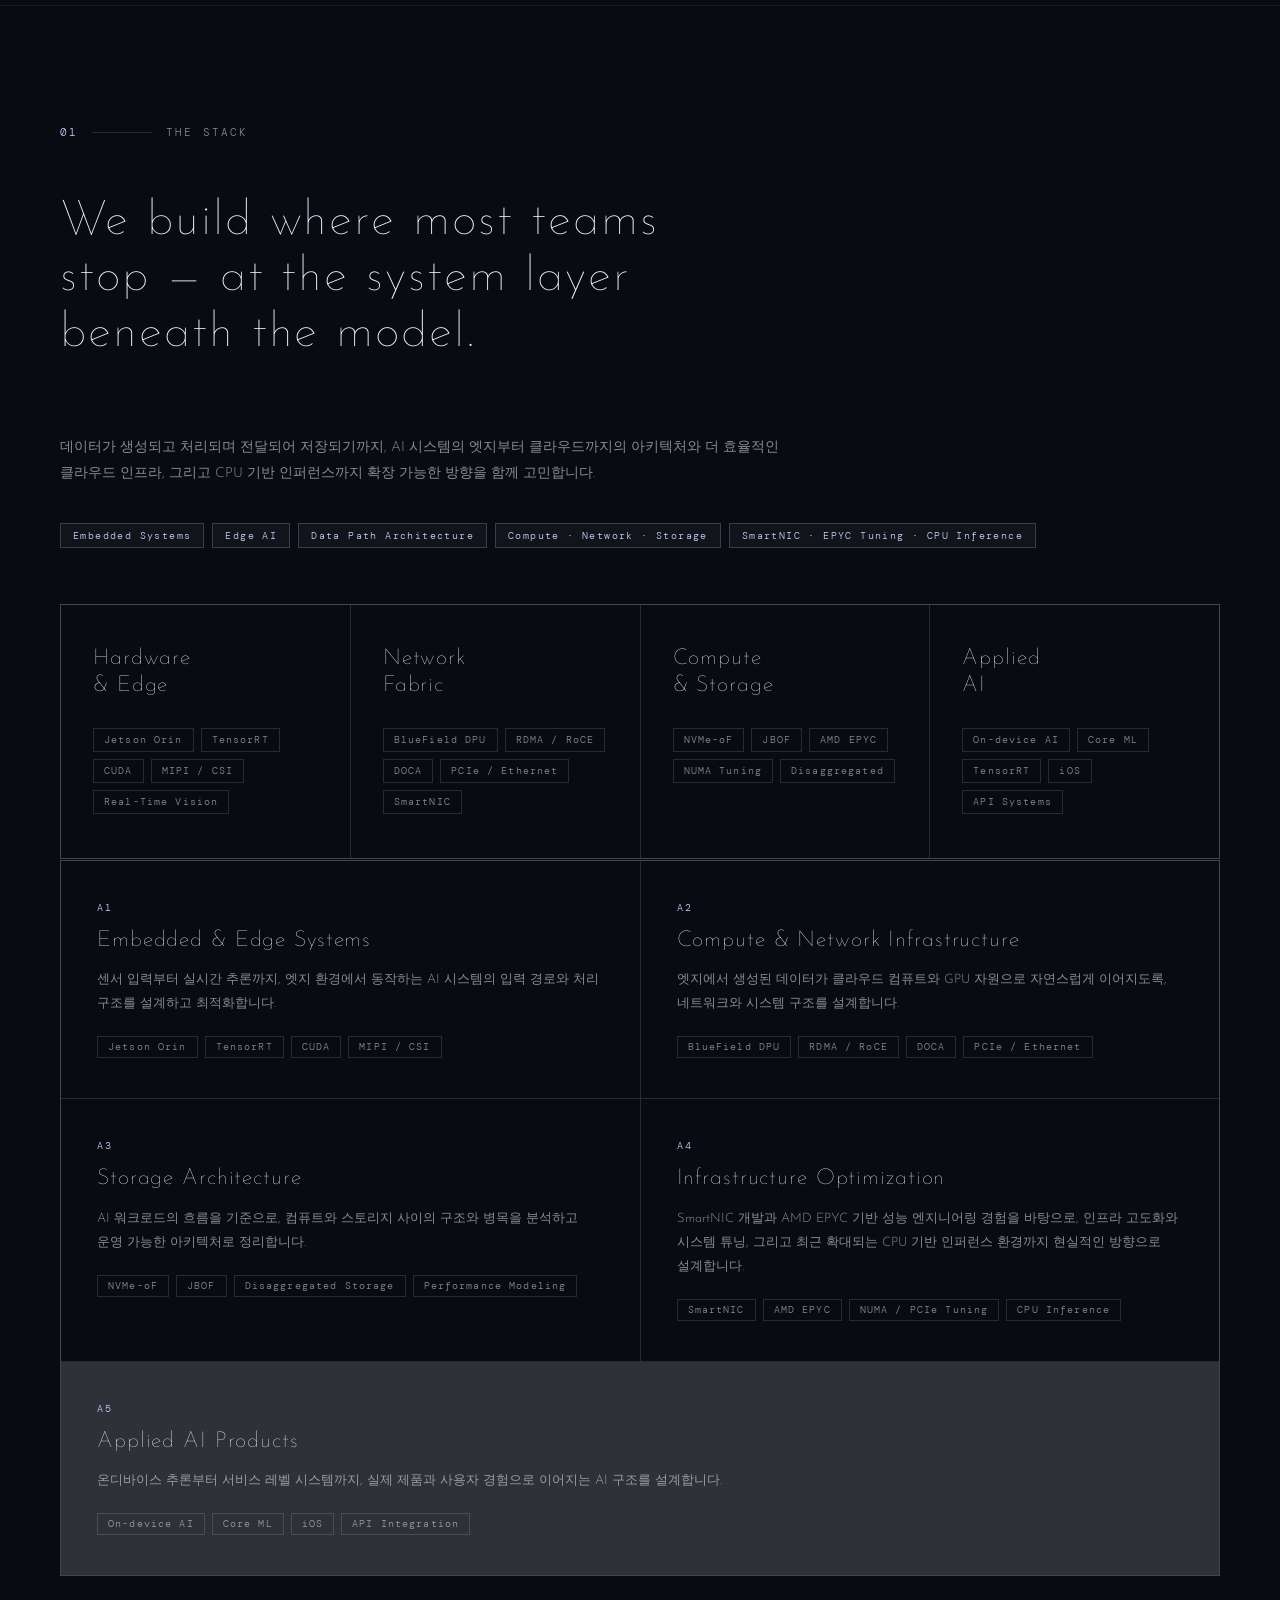
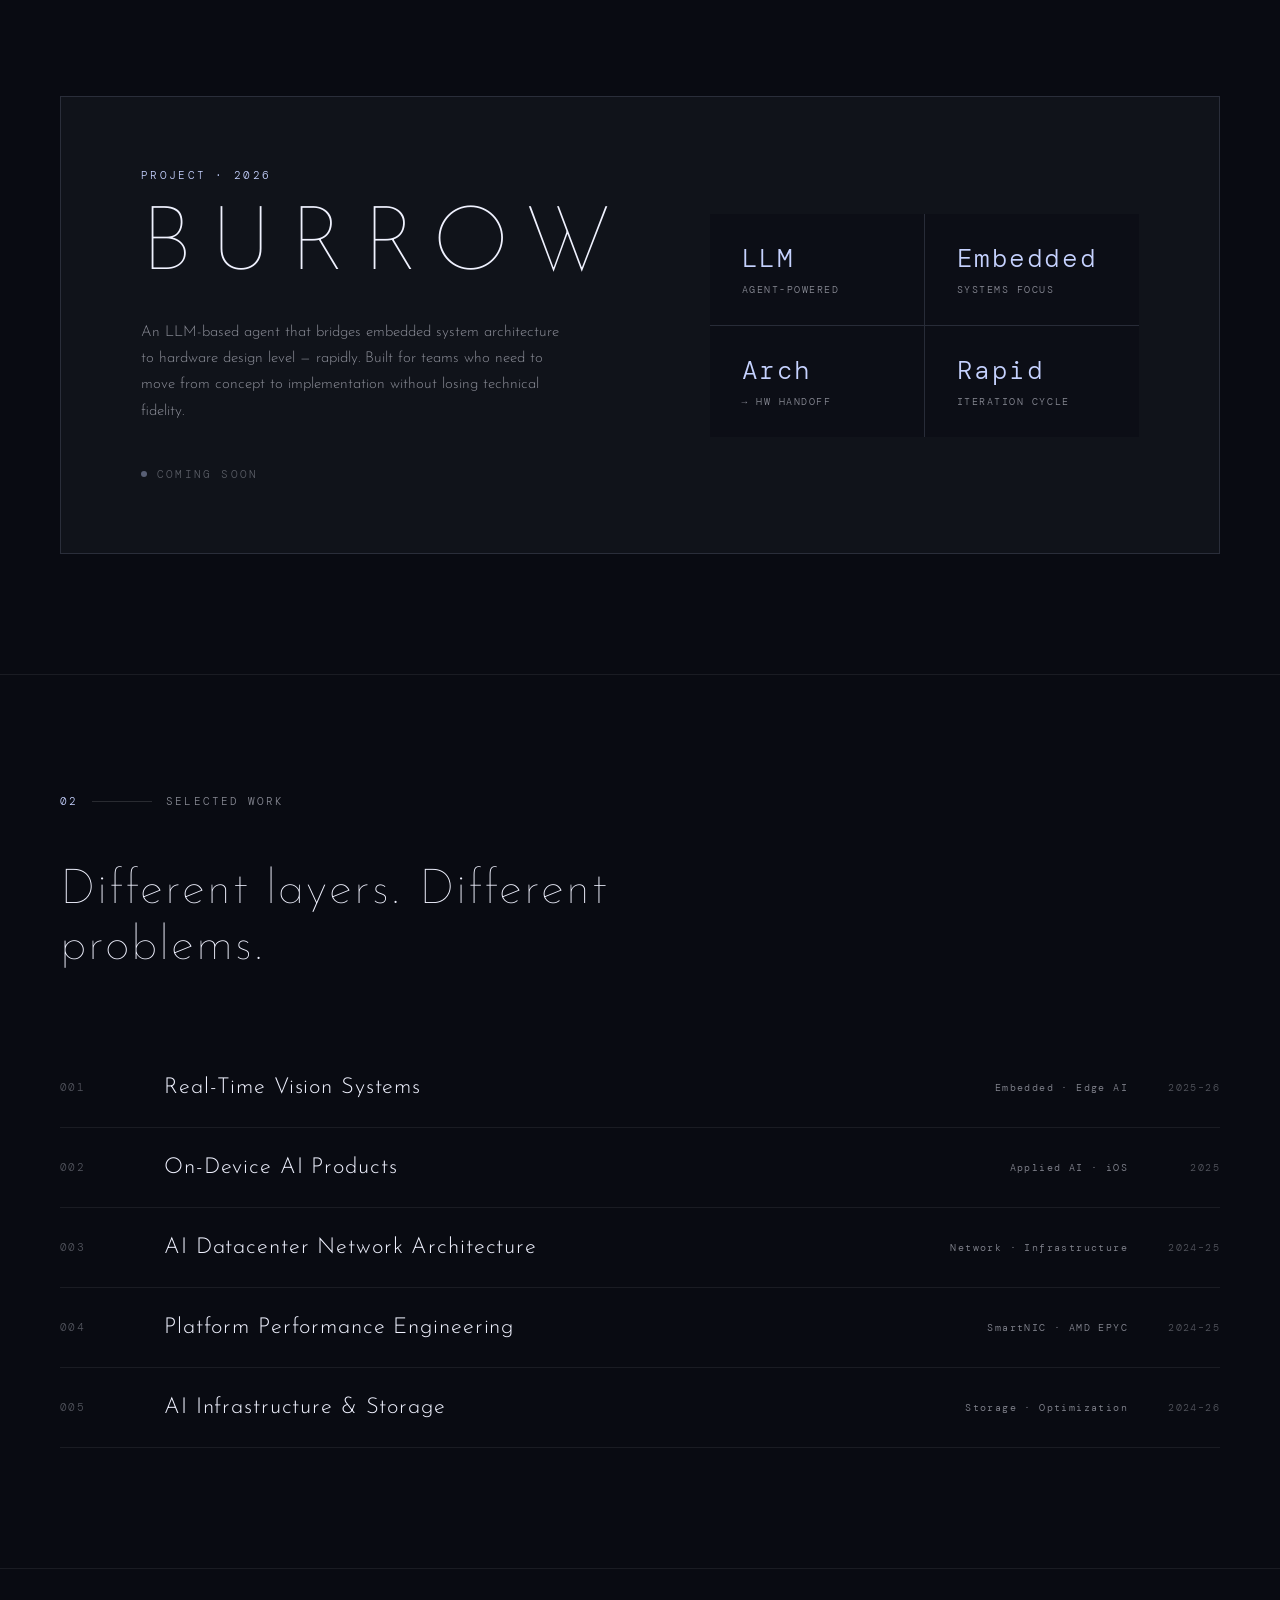
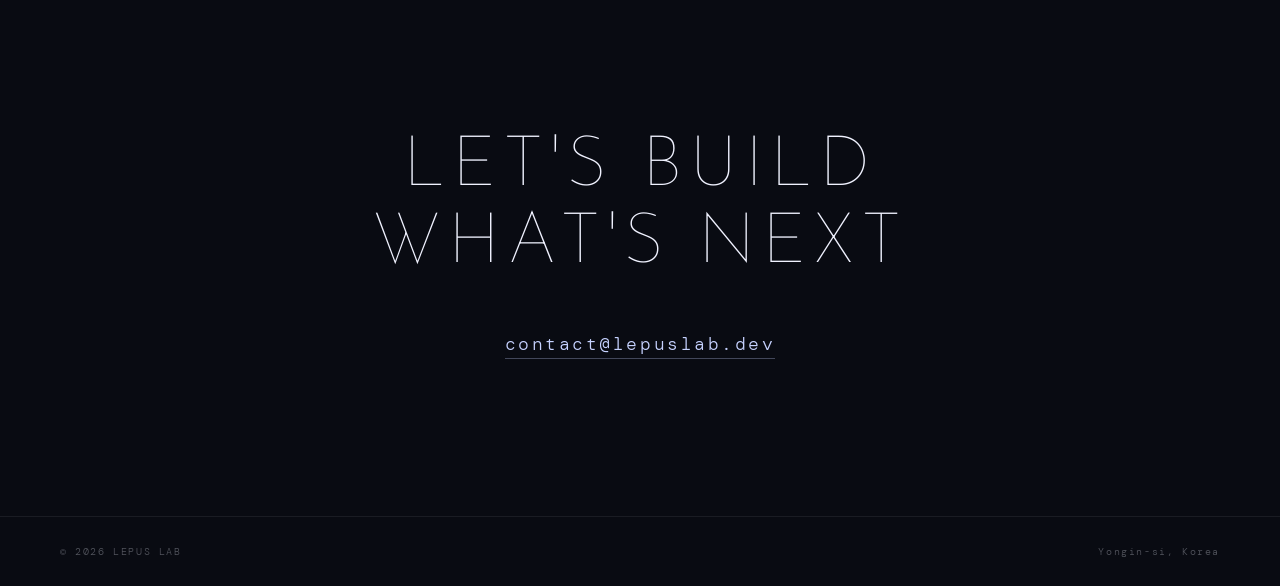
==== commit 1a84c41e: "feat: complete site renewal with new design system - index.html: Aalyria-inspired dark design — cons" ====
--- a/index.html
+++ b/index.html
@@ -1,5 +1,5 @@
 <!DOCTYPE html>
-<html lang="ko" data-theme="dark">
+<html lang="ko">
 <head>
   <meta charset="UTF-8">
   <meta name="viewport" content="width=device-width, initial-scale=1">
@@ -10,7 +10,7 @@
 
   <meta property="og:type" content="website">
   <meta property="og:url" content="https://lepuslab.dev">
-  <meta property="og:title" content="LEPUS LAB">
+  <meta property="og:title" content="LEPUS LAB — Architecture for Applied AI Systems">
   <meta property="og:description" content="하드웨어 아키텍처에서 AI 시스템까지, 기술의 전 계층을 탐구하고 설계하는 기술 연구소.">
   <meta property="og:image" content="https://lepuslab.dev/og-image.svg">
 
@@ -22,220 +22,910 @@
   <link rel="preconnect" href="https://fonts.googleapis.com">
   <link rel="preconnect" href="https://fonts.gstatic.com" crossorigin>
   <link href="https://fonts.googleapis.com/css2?family=DM+Mono:wght@300;400&family=Josefin+Sans:wght@100;300;400&display=swap" rel="stylesheet">
-  <link rel="icon" type="image/svg+xml" href="/favicon.svg">
-  <link rel="stylesheet" href="main.css">
+  <link rel="icon" type="image/svg+xml" href="favicon.svg">
+
+  <style>
+    :root {
+      --bg:          #090b12;
+      --bg-mid:      #0d1020;
+      --text:        #f0f2ff;
+      --muted:       rgba(240,242,255,.55);
+      --soft:        rgba(240,242,255,.32);
+      --accent:      #c6d2ff;
+      --accent-glow: rgba(198,210,255,.12);
+      --line:        rgba(255,255,255,.07);
+      --line-med:    rgba(255,255,255,.13);
+      --w:           min(1160px, 100% - 48px);
+      --nav-h:       58px;
+    }
+
+    *, *::before, *::after { box-sizing: border-box; margin: 0; padding: 0; }
+    html  { scroll-behavior: smooth; }
+
+    body {
+      font-family: 'Josefin Sans', system-ui, sans-serif;
+      font-weight: 300;
+      background: var(--bg);
+      color: var(--text);
+      -webkit-font-smoothing: antialiased;
+      overflow-x: hidden;
+    }
+
+    a { color: inherit; text-decoration: none; }
+
+    /* ── Nav ──────────────────────────────── */
+    .nav {
+      position: sticky;
+      top: 0;
+      z-index: 100;
+      height: var(--nav-h);
+      background: rgba(9,11,18,.85);
+      backdrop-filter: blur(20px);
+      -webkit-backdrop-filter: blur(20px);
+      border-bottom: 1px solid var(--line);
+    }
+
+    .nav-in {
+      width: var(--w);
+      margin: 0 auto;
+      height: 100%;
+      display: flex;
+      align-items: center;
+      justify-content: space-between;
+    }
+
+    .nav-logo {
+      font-family: 'DM Mono', monospace;
+      font-weight: 300;
+      font-size: 12px;
+      letter-spacing: 0.32em;
+      color: var(--text);
+    }
+
+    .nav-links {
+      display: flex;
+      gap: 36px;
+      list-style: none;
+    }
+
+    .nav-links a {
+      font-family: 'DM Mono', monospace;
+      font-weight: 300;
+      font-size: 10.5px;
+      letter-spacing: 0.2em;
+      text-transform: uppercase;
+      color: var(--muted);
+      transition: color .2s;
+    }
+    .nav-links a:hover { color: var(--text); }
+
+    .nav-right { display: flex; align-items: center; gap: 36px; }
+
+    .lang-switch {
+      font-family: 'DM Mono', monospace;
+      font-size: 10px;
+      letter-spacing: 0.16em;
+      color: var(--soft);
+      border: 1px solid var(--line-med);
+      padding: 4px 10px;
+      transition: color .2s, border-color .2s;
+    }
+    .lang-switch:hover { color: var(--accent); border-color: rgba(198,210,255,.3); }
+
+    /* ── Hero ─────────────────────────────── */
+    .hero {
+      min-height: calc(100svh - var(--nav-h));
+      display: flex;
+      flex-direction: column;
+      align-items: center;
+      justify-content: center;
+      text-align: center;
+      padding: 80px 24px 60px;
+      position: relative;
+      overflow: hidden;
+    }
+
+    .hero::before {
+      content: '';
+      position: absolute;
+      inset: 0;
+      background:
+        radial-gradient(ellipse 70% 55% at 50% 45%,
+          rgba(100,120,255,.07), transparent 65%);
+      pointer-events: none;
+    }
+
+    .hero-eyebrow {
+      font-family: 'DM Mono', monospace;
+      font-weight: 300;
+      font-size: 10.5px;
+      letter-spacing: 0.3em;
+      text-transform: uppercase;
+      color: var(--accent);
+      margin-bottom: 44px;
+      opacity: 0;
+      animation: fadeUp .9s .15s forwards;
+    }
+
+    .hero-word {
+      font-family: 'Josefin Sans', sans-serif;
+      font-weight: 100;
+      font-size: clamp(48px, 10vw, 148px);
+      letter-spacing: 0.26em;
+      text-transform: uppercase;
+      line-height: 1.0;
+      color: var(--text);
+      opacity: 0;
+      animation: fadeUp .9s .3s forwards;
+    }
+
+    .hero-phrase {
+      font-family: 'Josefin Sans', sans-serif;
+      font-weight: 300;
+      font-size: clamp(16px, 2.2vw, 28px);
+      letter-spacing: 0.14em;
+      color: var(--muted);
+      margin-top: 10px;
+      margin-bottom: 56px;
+      opacity: 0;
+      animation: fadeUp .9s .45s forwards;
+    }
+
+    .hero-vis {
+      width: 100%;
+      max-width: 560px;
+      margin: 0 auto 52px;
+      opacity: 0;
+      animation: fadeUp 1s .65s forwards;
+    }
+
+    .hero-vis svg { width: 100%; height: auto; overflow: visible; }
+
+    .hero-desc {
+      font-size: clamp(13px, 1.3vw, 16px);
+      color: var(--muted);
+      max-width: 500px;
+      line-height: 1.75;
+      opacity: 0;
+      animation: fadeUp .9s .85s forwards;
+    }
+
+    .hero-scroll {
+      display: inline-flex;
+      align-items: center;
+      gap: 10px;
+      margin-top: 36px;
+      font-family: 'DM Mono', monospace;
+      font-size: 10.5px;
+      letter-spacing: 0.2em;
+      text-transform: uppercase;
+      color: var(--soft);
+      opacity: 0;
+      animation: fadeUp .9s 1s forwards;
+    }
+
+    .scroll-arrow { display: inline-block; animation: bounce 2s ease-in-out infinite; }
+
+    @keyframes bounce {
+      0%, 100% { transform: translateY(0); }
+      50%       { transform: translateY(5px); }
+    }
+
+    /* ── Constellation SVG ────────────────── */
+    .cst-line {
+      stroke: var(--accent);
+      stroke-opacity: .22;
+      stroke-width: 1;
+      stroke-dasharray: 250;
+      stroke-dashoffset: 250;
+      animation: drawLine 1.2s ease forwards;
+    }
+    @keyframes drawLine { to { stroke-dashoffset: 0; } }
+
+    .cst-node { opacity: 0; animation: starFade .4s ease forwards; }
+    @keyframes starFade { to { opacity: 1; } }
+
+    .cst-bright { fill: var(--accent); filter: drop-shadow(0 0 6px rgba(198,210,255,.7)); }
+    .cst-mid    { fill: var(--accent); filter: drop-shadow(0 0 3px rgba(198,210,255,.45)); }
+    .cst-dim    { fill: rgba(198,210,255,.38); }
+
+    .cst-pulse      { animation: starFade .4s ease forwards, starPulse 3.5s ease-in-out infinite; }
+    .cst-pulse-slow { animation: starFade .4s ease forwards, starPulse 5s ease-in-out infinite; }
+
+    @keyframes starPulse {
+      0%, 100% { opacity: .65; }
+      50%       { opacity: 1; }
+    }
+
+    /* ── Statement ────────────────────────── */
+    .statement {
+      padding: 128px 24px;
+      border-top: 1px solid var(--line);
+      text-align: center;
+    }
+
+    .stmt-label {
+      font-family: 'DM Mono', monospace;
+      font-size: 10.5px;
+      letter-spacing: 0.24em;
+      text-transform: uppercase;
+      color: var(--accent);
+      margin-bottom: 52px;
+    }
+
+    .stmt-text {
+      font-weight: 100;
+      font-size: clamp(26px, 4.2vw, 60px);
+      line-height: 1.2;
+      letter-spacing: 0.04em;
+      color: var(--text);
+      max-width: 860px;
+      margin: 0 auto 72px;
+    }
+
+    .stmt-text em { font-style: normal; color: var(--accent); }
+
+    .metrics {
+      display: flex;
+      justify-content: center;
+      border: 1px solid var(--line-med);
+    }
+
+    .metric {
+      padding: 28px 56px;
+      text-align: center;
+      flex: 1;
+      max-width: 240px;
+    }
+    .metric + .metric { border-left: 1px solid var(--line-med); }
+
+    .metric-val {
+      display: block;
+      font-family: 'DM Mono', monospace;
+      font-size: clamp(24px, 2.8vw, 40px);
+      font-weight: 300;
+      letter-spacing: 0.06em;
+      color: var(--accent);
+      margin-bottom: 8px;
+    }
+    .metric-lbl {
+      font-family: 'DM Mono', monospace;
+      font-size: 10px;
+      letter-spacing: 0.18em;
+      text-transform: uppercase;
+      color: var(--muted);
+    }
+
+    /* ── Section base ─────────────────────── */
+    .section { padding: 120px 24px; border-top: 1px solid var(--line); }
+    .sec-w   { width: var(--w); margin: 0 auto; }
+
+    .sec-meta {
+      display: flex;
+      align-items: center;
+      gap: 14px;
+      margin-bottom: 56px;
+    }
+
+    .sec-num  { font-family: 'DM Mono', monospace; font-size: 10.5px; letter-spacing: 0.2em; color: var(--accent); }
+    .sec-rule { height: 1px; width: 60px; background: var(--line-med); }
+    .sec-name { font-family: 'DM Mono', monospace; font-size: 10.5px; letter-spacing: 0.2em; text-transform: uppercase; color: var(--muted); }
+
+    .sec-title {
+      font-weight: 100;
+      font-size: clamp(30px, 3.8vw, 56px);
+      letter-spacing: 0.04em;
+      line-height: 1.15;
+      color: var(--text);
+      max-width: 680px;
+      margin-bottom: 72px;
+    }
+
+    /* ── Stack grid ───────────────────────── */
+    .stack-grid {
+      display: grid;
+      grid-template-columns: repeat(4, 1fr);
+      background: var(--line-med);
+      gap: 1px;
+      border: 1px solid var(--line-med);
+    }
+
+    .stack-col {
+      background: var(--bg);
+      padding: 40px 32px 44px;
+      transition: background .25s;
+    }
+    .stack-col:hover { background: rgba(13,16,28,.85); }
+
+    .stack-name {
+      font-weight: 100;
+      font-size: 22px;
+      letter-spacing: 0.04em;
+      line-height: 1.25;
+      color: var(--text);
+      margin-bottom: 28px;
+    }
+
+    .stack-tags { display: flex; flex-wrap: wrap; gap: 7px; }
+
+    .stack-tag {
+      font-family: 'DM Mono', monospace;
+      font-size: 9.5px;
+      letter-spacing: 0.12em;
+      color: var(--muted);
+      padding: 5px 10px;
+      border: 1px solid var(--line-med);
+    }
+
+    /* ── Burrow product ───────────────────── */
+    .product-wrap { padding: 0 24px 120px; }
+
+    .product-card {
+      width: var(--w);
+      margin: 0 auto;
+      background: rgba(198,210,255,.035);
+      border: 1px solid rgba(198,210,255,.14);
+      padding: 72px 80px;
+      display: grid;
+      grid-template-columns: 1fr 1fr;
+      gap: 80px;
+      align-items: center;
+    }
+
+    .product-tag {
+      font-family: 'DM Mono', monospace;
+      font-size: 10.5px;
+      letter-spacing: 0.22em;
+      text-transform: uppercase;
+      color: var(--accent);
+      margin-bottom: 20px;
+    }
+
+    .product-name {
+      font-weight: 100;
+      font-size: clamp(52px, 7vw, 96px);
+      letter-spacing: 0.2em;
+      text-transform: uppercase;
+      line-height: 1;
+      color: var(--text);
+      margin-bottom: 28px;
+    }
+
+    .product-desc {
+      font-size: 15px;
+      line-height: 1.75;
+      color: var(--muted);
+      margin-bottom: 40px;
+      max-width: 420px;
+    }
+
+    .product-cta {
+      display: inline-flex;
+      align-items: center;
+      gap: 8px;
+      font-family: 'DM Mono', monospace;
+      font-size: 11px;
+      letter-spacing: 0.2em;
+      text-transform: uppercase;
+      color: var(--accent);
+      transition: opacity .2s;
+    }
+    .product-cta:hover { opacity: .7; }
+
+    .spec-grid {
+      display: grid;
+      grid-template-columns: 1fr 1fr;
+      gap: 1px;
+      background: rgba(198,210,255,.13);
+    }
+
+    .spec-cell { background: rgba(9,11,18,.88); padding: 28px 32px; }
+
+    .spec-val {
+      display: block;
+      font-family: 'DM Mono', monospace;
+      font-size: clamp(20px, 2vw, 30px);
+      font-weight: 300;
+      letter-spacing: 0.06em;
+      color: var(--accent);
+      margin-bottom: 6px;
+    }
+    .spec-key {
+      font-family: 'DM Mono', monospace;
+      font-size: 9.5px;
+      letter-spacing: 0.16em;
+      text-transform: uppercase;
+      color: var(--muted);
+    }
+
+    /* ── Work list ────────────────────────── */
+    .work-list { display: flex; flex-direction: column; }
+
+    .work-row {
+      display: grid;
+      grid-template-columns: 72px 1fr auto auto;
+      gap: 32px;
+      align-items: center;
+      padding: 28px 0;
+      border-bottom: 1px solid var(--line);
+      transition: opacity .2s;
+    }
+    .work-row:hover { opacity: .72; }
+
+    .work-idx { font-family: 'DM Mono', monospace; font-size: 10.5px; letter-spacing: 0.14em; color: var(--soft); }
+    .work-name { font-weight: 300; font-size: clamp(16px, 1.8vw, 22px); letter-spacing: 0.04em; }
+    .work-cat  { font-family: 'DM Mono', monospace; font-size: 10px; letter-spacing: 0.14em; color: var(--muted); text-align: right; }
+    .work-yr   { font-family: 'DM Mono', monospace; font-size: 10px; letter-spacing: 0.14em; color: var(--soft); min-width: 60px; text-align: right; }
+
+    /* ── Contact ──────────────────────────── */
+    .contact {
+      padding: 160px 24px;
+      border-top: 1px solid var(--line);
+      text-align: center;
+    }
+
+    .contact-title {
+      font-weight: 100;
+      font-size: clamp(36px, 5.5vw, 88px);
+      letter-spacing: 0.1em;
+      text-transform: uppercase;
+      line-height: 1.1;
+      margin-bottom: 48px;
+    }
+
+    .contact-email {
+      font-family: 'DM Mono', monospace;
+      font-size: clamp(13px, 1.4vw, 18px);
+      letter-spacing: 0.14em;
+      color: var(--accent);
+      border-bottom: 1px solid rgba(198,210,255,.3);
+      padding-bottom: 2px;
+      transition: opacity .2s;
+    }
+    .contact-email:hover { opacity: .7; }
+
+    /* ── Footer ───────────────────────────── */
+    footer { padding: 28px 24px; border-top: 1px solid var(--line); }
+    .footer-in {
+      width: var(--w);
+      margin: 0 auto;
+      display: flex;
+      justify-content: space-between;
+    }
+    .footer-copy { font-family: 'DM Mono', monospace; font-size: 10px; letter-spacing: 0.16em; color: var(--soft); }
+
+    /* ── Scroll reveal ────────────────────── */
+    .reveal {
+      opacity: 0;
+      transform: translateY(22px);
+      transition: opacity .75s, transform .75s;
+    }
+    .reveal.visible { opacity: 1; transform: none; }
+
+    @keyframes fadeUp {
+      from { opacity: 0; transform: translateY(18px); }
+      to   { opacity: 1; transform: none; }
+    }
+
+    /* ── Responsive ───────────────────────── */
+    @media (max-width: 900px) {
+      .stack-grid   { grid-template-columns: repeat(2, 1fr); }
+      .product-card { grid-template-columns: 1fr; gap: 48px; padding: 48px 36px; }
+      .work-row     { grid-template-columns: 52px 1fr; }
+      .work-cat, .work-yr { display: none; }
+    }
+
+    @media (max-width: 600px) {
+      .stack-grid { grid-template-columns: 1fr; }
+      .metrics    { flex-direction: column; }
+      .metric + .metric { border-left: none; border-top: 1px solid var(--line-med); }
+      .nav-links  { gap: 20px; }
+      .nav-links li:nth-child(n+4) { display: none; }
+    }
+
+    /* ── Stack intro ─────────────────────── */
+    .stack-intro {
+      font-size: 14px; line-height: 1.85;
+      color: var(--muted); max-width: 720px;
+      margin-bottom: 36px; word-break: keep-all;
+    }
+
+    .keyword-strip { display: flex; flex-wrap: wrap; gap: 8px; margin-bottom: 56px; }
+
+    .keyword-pill {
+      font-family: 'DM Mono', monospace; font-size: 10px;
+      letter-spacing: 0.14em; color: var(--accent);
+      padding: 5px 12px;
+      border: 1px solid rgba(198,210,255,.22);
+      background: rgba(198,210,255,.04);
+    }
+
+    /* ── Capability detail cards ─────────── */
+    .cap-detail-grid {
+      display: grid;
+      grid-template-columns: repeat(2, 1fr);
+      background: var(--line-med);
+      gap: 1px;
+      border: 1px solid var(--line-med);
+      margin-top: 1px;
+    }
+
+    .cap-card {
+      background: var(--bg);
+      padding: 40px 36px;
+      transition: background .25s;
+    }
+    .cap-card:hover { background: rgba(13,16,28,.85); }
+
+    .cap-card-wide {
+      grid-column: span 2;
+      background: rgba(198,210,255,.03);
+    }
+
+    .cap-idx {
+      font-family: 'DM Mono', monospace;
+      font-size: 10px; letter-spacing: 0.2em;
+      text-transform: uppercase; color: var(--accent);
+      display: block; margin-bottom: 14px;
+    }
+
+    .cap-h3 {
+      font-weight: 100;
+      font-size: clamp(17px, 1.8vw, 22px);
+      letter-spacing: 0.04em; line-height: 1.2;
+      color: var(--text); margin-bottom: 14px;
+    }
+
+    .cap-p {
+      font-size: 13px; line-height: 1.85;
+      color: var(--muted); word-break: keep-all;
+      margin-bottom: 20px;
+    }
+
+    .cap-chips { display: flex; flex-wrap: wrap; gap: 7px; }
+
+    .cap-chip {
+      font-family: 'DM Mono', monospace; font-size: 9.5px;
+      letter-spacing: 0.12em; color: var(--muted);
+      padding: 4px 10px; border: 1px solid var(--line-med);
+    }
+
+    /* ── Product coming soon ─────────────── */
+    .product-coming {
+      display: inline-flex; align-items: center; gap: 10px;
+      font-family: 'DM Mono', monospace; font-size: 11px;
+      letter-spacing: 0.2em; text-transform: uppercase;
+      color: var(--soft);
+    }
+    .product-coming::before {
+      content: ''; display: block;
+      width: 6px; height: 6px; border-radius: 50%;
+      background: rgba(198,210,255,.4);
+      animation: blink 2.5s ease-in-out infinite;
+    }
+    @keyframes blink {
+      0%, 100% { opacity: .3; }
+      50%       { opacity: 1; }
+    }
+
+    @media (max-width: 900px) {
+      .cap-detail-grid { grid-template-columns: 1fr; }
+      .cap-card-wide   { grid-column: span 1; }
+    }
+  </style>
 </head>
 <body>
-  <canvas id="starfield" aria-hidden="true"></canvas>
-
-  <header class="hd">
-    <div class="w hd-in">
-      <a class="logo" href="/">LEPUS LAB</a>
-      <div class="hnav">
-        <a href="#expertise">Expertise</a>
-        <a href="#projects">Selected Work</a>
-        <a href="#philosophy">Approach</a>
-        <a href="/datacenter">Datacenter</a>
-        <a href="/career">Career</a>
-        <a href="#contact">Contact</a>
-        <button class="tbtn" data-theme-toggle>
-          <span class="theme-toggle-label">Theme: System</span>
-        </button>
+
+  <!-- ── Nav ── -->
+  <header class="nav" role="banner">
+    <div class="nav-in">
+      <a class="nav-logo" href="/">LEPUS LAB</a>
+      <div class="nav-right">
+        <nav aria-label="Primary">
+          <ul class="nav-links">
+            <li><a href="#stack">Stack</a></li>
+            <li><a href="#work">Work</a></li>
+            <li><a href="#products">Products</a></li>
+            <li><a href="datacenter.html">Datacenter</a></li>
+            <li><a href="career.html">Career</a></li>
+            <li><a href="#contact">Contact</a></li>
+          </ul>
+        </nav>
+        <a class="lang-switch" href="concept-v1-ko.html">한국어</a>
       </div>
     </div>
   </header>
 
   <main>
 
-    <!-- ── HERO ── -->
-    <section class="w hero">
-      <div class="hero-top">
-        <div class="hero-meta">
-          Architecture for Applied AI<br>
-          Edge-to-Cloud Systems<br>
-          Compute · Network · Storage
-        </div>
-        <span class="hero-year">Est. 2024 — Seoul</span>
-      </div>
-
-      <!-- Constellation — full-width spread, namecard front structure -->
-      <div class="hero-constellation">
-        <svg viewBox="0 0 855 475" preserveAspectRatio="xMidYMid slice" fill="none" aria-hidden="true">
-          <g transform="translate(75, -18) scale(1.18)">
-            <circle class="sym-star-dim" cx="80"  cy="170" r="1.4"/>
-            <circle class="sym-star"     cx="150" cy="150" r="1.9"/>
-            <circle class="sym-star"     cx="230" cy="170" r="1.9"/>
-            <circle class="sym-star"     cx="310" cy="230" r="2.8"/>
-            <circle class="sym-star"     cx="380" cy="130" r="2.1"/>
-            <circle class="sym-star-dim" cx="430" cy="150" r="1.4"/>
-            <circle class="sym-star-dim" cx="470" cy="110" r="1.1"/>
-            <circle class="sym-star"     cx="410" cy="210" r="1.9"/>
-            <circle class="sym-star"     cx="230" cy="340" r="1.9"/>
-            <circle class="sym-star"     cx="180" cy="300" r="1.9"/>
-            <circle class="sym-star"     cx="330" cy="300" r="1.9"/>
-            <circle class="sym-star"     cx="470" cy="340" r="1.9"/>
+    <!-- ── Hero ── -->
+    <section class="hero" aria-labelledby="hero-h1">
+      <p class="hero-eyebrow">Architecture Research Lab · Yongin-si Gogi-ri</p>
+
+      <h1 id="hero-h1" class="hero-word">Architecture</h1>
+      <p class="hero-phrase">for Applied AI Systems</p>
+
+      <div class="hero-vis" aria-hidden="true">
+        <svg viewBox="0 0 580 310" fill="none" xmlns="http://www.w3.org/2000/svg">
+          <g transform="translate(20, -80) scale(1.1)">
+            <line class="cst-line" x1="80"  y1="170" x2="150" y2="150" style="animation-delay:1.0s"/>
+            <line class="cst-line" x1="150" y1="150" x2="230" y2="170" style="animation-delay:1.3s"/>
+            <line class="cst-line" x1="230" y1="170" x2="310" y2="230" style="animation-delay:1.6s"/>
+            <line class="cst-line" x1="310" y1="230" x2="410" y2="210" style="animation-delay:1.9s"/>
+            <line class="cst-line" x1="380" y1="130" x2="410" y2="210" style="animation-delay:2.2s"/>
+            <line class="cst-line" x1="310" y1="230" x2="330" y2="300" style="animation-delay:2.5s"/>
+            <line class="cst-line" x1="330" y1="300" x2="470" y2="340" style="animation-delay:2.8s"/>
+            <line class="cst-line" x1="180" y1="300" x2="230" y2="340" style="animation-delay:3.1s"/>
+            <line class="cst-line" x1="230" y1="340" x2="330" y2="300" style="animation-delay:3.4s"/>
+
+            <circle class="cst-node cst-dim"                cx="80"  cy="170" r="1.5"  style="animation-delay:2.5s"/>
+            <circle class="cst-node cst-mid cst-pulse"      cx="150" cy="150" r="2.2"  style="animation-delay:2.6s"/>
+            <circle class="cst-node cst-mid cst-pulse"      cx="230" cy="170" r="2.2"  style="animation-delay:2.7s"/>
+            <circle class="cst-node cst-bright cst-pulse"   cx="310" cy="230" r="3.5"  style="animation-delay:2.5s"/>
+            <circle class="cst-node cst-mid cst-pulse-slow" cx="380" cy="130" r="2.5"  style="animation-delay:2.8s"/>
+            <circle class="cst-node cst-dim"                cx="430" cy="150" r="1.5"  style="animation-delay:2.9s"/>
+            <circle class="cst-node cst-dim"                cx="470" cy="110" r="1.2"  style="animation-delay:2.9s"/>
+            <circle class="cst-node cst-mid cst-pulse"      cx="410" cy="210" r="2.2"  style="animation-delay:2.65s"/>
+            <circle class="cst-node cst-mid cst-pulse"      cx="230" cy="340" r="2.2"  style="animation-delay:3.0s"/>
+            <circle class="cst-node cst-mid cst-pulse"      cx="180" cy="300" r="2.2"  style="animation-delay:3.0s"/>
+            <circle class="cst-node cst-mid cst-pulse-slow" cx="330" cy="300" r="2.2"  style="animation-delay:2.9s"/>
+            <circle class="cst-node cst-mid cst-pulse"      cx="470" cy="340" r="2.2"  style="animation-delay:3.1s"/>
           </g>
         </svg>
       </div>
 
-      <!-- Horizontal wordmark — overlaps constellation bottom -->
-      <div class="hero-bottom">
-        <div class="hero-wordmark">LEPUS LAB</div>
-        <hr class="hero-rule">
-        <div class="hero-foot">
-          <p class="hero-desc">데이터가 생성되고 처리되며 전달되어 저장되기까지,<br>AI 시스템의 엣지부터 클라우드까지의 아키텍처와<br>더 효율적인 클라우드 인프라, 그리고 CPU 기반 인퍼런스까지 확장 가능한 방향을 함께 고민합니다.</p>
-          <div class="hero-tags">
-            <span>Embedded Systems</span>
-            <span>Edge AI</span>
-            <span>Data Path Architecture</span>
-            <span>Compute · Network · Storage</span>
-            <span>SmartNIC · EPYC Tuning · CPU Inference</span>
-          </div>
+      <p class="hero-desc">We design the underlying systems that carry intelligent applications from edge to cloud — across compute, network, and storage.</p>
+      <a class="hero-scroll" href="#statement">Scroll to explore <span class="scroll-arrow">↓</span></a>
+    </section>
+
+    <!-- ── Problem statement ── -->
+    <section id="statement" class="statement">
+      <p class="stmt-label reveal">The challenge</p>
+      <h2 class="stmt-text reveal">
+        Most AI deployments fail at the <em>architecture layer</em> — not the model.
+      </h2>
+      <div class="metrics reveal">
+        <div class="metric">
+          <span class="metric-val">Infra</span>
+          <span class="metric-lbl">Datacenter &amp; network layer</span>
+        </div>
+        <div class="metric">
+          <span class="metric-val">Edge</span>
+          <span class="metric-lbl">Device &amp; hardware layer</span>
+        </div>
+        <div class="metric">
+          <span class="metric-val">Arch</span>
+          <span class="metric-lbl">The design between both</span>
         </div>
       </div>
     </section>
 
-    <!-- ── 01 EXPERTISE ── -->
-    <section id="expertise" class="w ch">
-      <div class="ch-label">
-        <span class="ch-num">01</span>
-        <span class="ch-title">Capabilities</span>
-        <hr class="ch-rule">
-      </div>
-      <div class="exp-rows">
-        <div class="exp-row">
-          <div class="exp-row-title">Embedded & Edge Systems</div>
-          <div class="exp-row-desc">센서 입력부터 실시간 추론까지, 엣지 환경에서 동작하는 AI 시스템의 입력 경로와 처리 구조를 설계하고 최적화합니다.</div>
-          <div class="exp-row-stack">Jetson Orin<br>TensorRT<br>CUDA<br>MIPI / CSI</div>
-        </div>
-        <div class="exp-row">
-          <div class="exp-row-title">Compute & Network Infrastructure</div>
-          <div class="exp-row-desc">엣지에서 생성된 데이터가 클라우드 컴퓨트와 GPU 자원으로 자연스럽게 이어지도록, 네트워크와 시스템 구조를 설계합니다.</div>
-          <div class="exp-row-stack">BlueField DPU<br>RDMA / RoCE<br>DOCA<br>PCIe / Ethernet</div>
-        </div>
-        <div class="exp-row">
-          <div class="exp-row-title">Storage Architecture</div>
-          <div class="exp-row-desc">AI 워크로드의 흐름을 기준으로, 컴퓨트와 스토리지 사이의 구조와 병목을 분석하고 운영 가능한 아키텍처로 정리합니다.</div>
-          <div class="exp-row-stack">NVMe-oF<br>JBOF<br>Disaggregated Storage<br>Performance Modeling</div>
-        </div>
-        <div class="exp-row">
-          <div class="exp-row-title">Infrastructure Optimization</div>
-          <div class="exp-row-desc">SmartNIC 개발과 AMD EPYC 기반 성능 엔지니어링 경험을 바탕으로, 인프라 고도화와 시스템 튜닝, 그리고 최근 확대되는 CPU 기반 인퍼런스 환경까지 현실적인 방향으로 설계합니다.</div>
-          <div class="exp-row-stack">SmartNIC<br>AMD EPYC<br>NUMA / PCIe Tuning<br>CPU Inference</div>
-        </div>
-        <div class="exp-row">
-          <div class="exp-row-title">Applied AI Products</div>
-          <div class="exp-row-desc">온디바이스 추론부터 서비스 레벨 시스템까지, 실제 제품과 사용자 경험으로 이어지는 AI 구조를 설계합니다.</div>
-          <div class="exp-row-stack">On-device AI<br>Core ML<br>iOS<br>API Integration</div>
+    <!-- ── The Stack ── -->
+    <section id="stack" class="section">
+      <div class="sec-w">
+        <div class="sec-meta reveal">
+          <span class="sec-num">01</span>
+          <div class="sec-rule"></div>
+          <span class="sec-name">The Stack</span>
+        </div>
+        <h2 class="sec-title reveal">We build where most teams stop — at the system layer beneath the model.</h2>
+
+        <p class="stack-intro reveal">데이터가 생성되고 처리되며 전달되어 저장되기까지, AI 시스템의 엣지부터 클라우드까지의 아키텍처와 더 효율적인 클라우드 인프라, 그리고 CPU 기반 인퍼런스까지 확장 가능한 방향을 함께 고민합니다.</p>
+
+        <div class="keyword-strip reveal">
+          <span class="keyword-pill">Embedded Systems</span>
+          <span class="keyword-pill">Edge AI</span>
+          <span class="keyword-pill">Data Path Architecture</span>
+          <span class="keyword-pill">Compute · Network · Storage</span>
+          <span class="keyword-pill">SmartNIC · EPYC Tuning · CPU Inference</span>
+        </div>
+
+        <!-- Layer overview -->
+        <div class="stack-grid reveal">
+          <div class="stack-col">
+            <h3 class="stack-name">Hardware<br>&amp; Edge</h3>
+            <div class="stack-tags">
+              <span class="stack-tag">Jetson Orin</span>
+              <span class="stack-tag">TensorRT</span>
+              <span class="stack-tag">CUDA</span>
+              <span class="stack-tag">MIPI / CSI</span>
+              <span class="stack-tag">Real-Time Vision</span>
+            </div>
+          </div>
+          <div class="stack-col">
+            <h3 class="stack-name">Network<br>Fabric</h3>
+            <div class="stack-tags">
+              <span class="stack-tag">BlueField DPU</span>
+              <span class="stack-tag">RDMA / RoCE</span>
+              <span class="stack-tag">DOCA</span>
+              <span class="stack-tag">PCIe / Ethernet</span>
+              <span class="stack-tag">SmartNIC</span>
+            </div>
+          </div>
+          <div class="stack-col">
+            <h3 class="stack-name">Compute<br>&amp; Storage</h3>
+            <div class="stack-tags">
+              <span class="stack-tag">NVMe-oF</span>
+              <span class="stack-tag">JBOF</span>
+              <span class="stack-tag">AMD EPYC</span>
+              <span class="stack-tag">NUMA Tuning</span>
+              <span class="stack-tag">Disaggregated</span>
+            </div>
+          </div>
+          <div class="stack-col">
+            <h3 class="stack-name">Applied<br>AI</h3>
+            <div class="stack-tags">
+              <span class="stack-tag">On-device AI</span>
+              <span class="stack-tag">Core ML</span>
+              <span class="stack-tag">TensorRT</span>
+              <span class="stack-tag">iOS</span>
+              <span class="stack-tag">API Systems</span>
+            </div>
+          </div>
+        </div>
+
+        <!-- Capability detail -->
+        <div class="cap-detail-grid reveal">
+          <div class="cap-card">
+            <span class="cap-idx">A1</span>
+            <h3 class="cap-h3">Embedded &amp; Edge Systems</h3>
+            <p class="cap-p">센서 입력부터 실시간 추론까지, 엣지 환경에서 동작하는 AI 시스템의 입력 경로와 처리 구조를 설계하고 최적화합니다.</p>
+            <div class="cap-chips">
+              <span class="cap-chip">Jetson Orin</span>
+              <span class="cap-chip">TensorRT</span>
+              <span class="cap-chip">CUDA</span>
+              <span class="cap-chip">MIPI / CSI</span>
+            </div>
+          </div>
+          <div class="cap-card">
+            <span class="cap-idx">A2</span>
+            <h3 class="cap-h3">Compute &amp; Network Infrastructure</h3>
+            <p class="cap-p">엣지에서 생성된 데이터가 클라우드 컴퓨트와 GPU 자원으로 자연스럽게 이어지도록, 네트워크와 시스템 구조를 설계합니다.</p>
+            <div class="cap-chips">
+              <span class="cap-chip">BlueField DPU</span>
+              <span class="cap-chip">RDMA / RoCE</span>
+              <span class="cap-chip">DOCA</span>
+              <span class="cap-chip">PCIe / Ethernet</span>
+            </div>
+          </div>
+          <div class="cap-card">
+            <span class="cap-idx">A3</span>
+            <h3 class="cap-h3">Storage Architecture</h3>
+            <p class="cap-p">AI 워크로드의 흐름을 기준으로, 컴퓨트와 스토리지 사이의 구조와 병목을 분석하고 운영 가능한 아키텍처로 정리합니다.</p>
+            <div class="cap-chips">
+              <span class="cap-chip">NVMe-oF</span>
+              <span class="cap-chip">JBOF</span>
+              <span class="cap-chip">Disaggregated Storage</span>
+              <span class="cap-chip">Performance Modeling</span>
+            </div>
+          </div>
+          <div class="cap-card">
+            <span class="cap-idx">A4</span>
+            <h3 class="cap-h3">Infrastructure Optimization</h3>
+            <p class="cap-p">SmartNIC 개발과 AMD EPYC 기반 성능 엔지니어링 경험을 바탕으로, 인프라 고도화와 시스템 튜닝, 그리고 최근 확대되는 CPU 기반 인퍼런스 환경까지 현실적인 방향으로 설계합니다.</p>
+            <div class="cap-chips">
+              <span class="cap-chip">SmartNIC</span>
+              <span class="cap-chip">AMD EPYC</span>
+              <span class="cap-chip">NUMA / PCIe Tuning</span>
+              <span class="cap-chip">CPU Inference</span>
+            </div>
+          </div>
+          <div class="cap-card cap-card-wide">
+            <span class="cap-idx">A5</span>
+            <h3 class="cap-h3">Applied AI Products</h3>
+            <p class="cap-p">온디바이스 추론부터 서비스 레벨 시스템까지, 실제 제품과 사용자 경험으로 이어지는 AI 구조를 설계합니다.</p>
+            <div class="cap-chips">
+              <span class="cap-chip">On-device AI</span>
+              <span class="cap-chip">Core ML</span>
+              <span class="cap-chip">iOS</span>
+              <span class="cap-chip">API Integration</span>
+            </div>
+          </div>
         </div>
       </div>
     </section>
 
-    <!-- ── 02 PROJECTS ── -->
-    <section id="projects" class="w ch">
-      <div class="ch-label">
-        <span class="ch-num">02</span>
-        <span class="ch-title">Selected Work</span>
-        <hr class="ch-rule">
-      </div>
-      <div class="proj-entries">
-        <div class="proj-entry">
-          <span class="pe-num">001</span>
-          <div class="pe-body">
-            <span class="pe-tag">Embedded Vision · Edge AI · 2025 – 2026</span>
-            <h3>Real-Time Vision Systems</h3>
-            <p>센서 입력부터 추론, 인코딩, 스트리밍까지 이어지는 실시간 비전 워크로드를 하나의 시스템 아키텍처로 통합했습니다.</p>
-            <div class="pe-stack">
-              <span>C++</span><span>CUDA</span><span>TensorRT</span><span>OpenCV</span><span>Video Pipeline</span>
-            </div>
-          </div>
-        </div>
-        <div class="proj-entry">
-          <span class="pe-num">002</span>
-          <div class="pe-body">
-            <span class="pe-tag">On-device AI · Mobile · 2025</span>
-            <h3>On-Device AI Experiences</h3>
-            <p>온디바이스 추론을 중심으로, 모바일 환경에서 동작하는 AI 제품 구조와 서비스 연계 방식을 함께 설계했습니다.</p>
-            <div class="pe-stack">
-              <span>iOS</span><span>On-device AI</span><span>Core ML</span><span>Product Architecture</span>
-            </div>
-          </div>
-        </div>
-        <div class="proj-entry">
-          <span class="pe-num">003</span>
-          <div class="pe-body">
-            <span class="pe-tag">Systems Engineering · Performance · 2024 – 2025</span>
-            <h3>Platform Performance Engineering</h3>
-            <p>고성능 네트워크와 서버 플랫폼을 다루는 과정에서, SmartNIC와 AMD EPYC 기반 시스템의 성능 특성을 분석하고 인프라 고도화를 위한 튜닝 관점을 축적했습니다.</p>
-            <div class="pe-stack">
-              <span>SmartNIC</span><span>AMD EPYC</span><span>NUMA</span><span>PCIe</span><span>System Tuning</span>
-            </div>
-          </div>
-        </div>
-        <div class="proj-entry">
-          <span class="pe-num">004</span>
-          <div class="pe-body">
-            <span class="pe-tag">Infrastructure Research · 2024 – 2026</span>
-            <h3>AI Infrastructure & Storage</h3>
-            <p>AI 워크로드의 흐름을 기준으로, 컴퓨트·네트워크·스토리지를 함께 고려한 인프라 아키텍처를 연구하고 정리했습니다.</p>
-            <div class="pe-stack">
-              <span>DPU</span><span>NVMe-oF</span><span>JBOF</span><span>RDMA</span><span>GPU Infrastructure</span>
-            </div>
+    <!-- ── Burrow product ── -->
+    <section id="products" class="product-wrap">
+      <div class="product-card reveal">
+        <div>
+          <p class="product-tag">Project · 2026</p>
+          <h2 class="product-name">Burrow</h2>
+          <p class="product-desc">An LLM-based agent that bridges embedded system architecture to hardware design level — rapidly. Built for teams who need to move from concept to implementation without losing technical fidelity.</p>
+          <span class="product-coming">Coming Soon</span>
+        </div>
+        <div class="spec-grid">
+          <div class="spec-cell">
+            <span class="spec-val">LLM</span>
+            <span class="spec-key">Agent-powered</span>
+          </div>
+          <div class="spec-cell">
+            <span class="spec-val">Embedded</span>
+            <span class="spec-key">Systems focus</span>
+          </div>
+          <div class="spec-cell">
+            <span class="spec-val">Arch</span>
+            <span class="spec-key">→ HW handoff</span>
+          </div>
+          <div class="spec-cell">
+            <span class="spec-val">Rapid</span>
+            <span class="spec-key">Iteration cycle</span>
           </div>
         </div>
       </div>
     </section>
 
-    <!-- ── 03 PHILOSOPHY ── -->
-    <section id="philosophy" class="w phil">
-      <div class="ch-label">
-        <span class="ch-num">03</span>
-        <span class="ch-title">Approach</span>
-        <hr class="ch-rule">
-      </div>
-      <div class="phil-quote">
-        Clarity<em>First</em>
-      </div>
-      <div class="phil-body">
-        <p class="phil-intro">구현보다 먼저 구조의 명확성을 확보합니다. Sensor와 SoC에서 시작된 데이터가 네트워크를 지나 Compute와 Storage에 도달하기까지, 전체 시스템의 관계를 먼저 정리합니다.</p>
-        <div class="phil-pillars">
-          <div class="pp">
-            <span class="pp-n">01</span>
-            <div><h4>End-to-End Perspective</h4><p>Sensor -&gt; Edge -&gt; Network -&gt; Compute -&gt; Storage로 이어지는 흐름을 하나의 시스템 관점에서 다룹니다.</p></div>
-          </div>
-          <div class="pp">
-            <span class="pp-n">02</span>
-            <div><h4>Connected System Design</h4><p>엣지 추론, 전송, 클라우드 처리, 저장소 연결이 분절되지 않도록 각 레이어의 역할과 경계를 설계합니다.</p></div>
-          </div>
-          <div class="pp">
-            <span class="pp-n">03</span>
-            <div><h4>Workload-Grounded Architecture</h4><p>실제 워크로드와 병목을 기준으로 구조를 검증하고, 운영 가능한 형태의 레퍼런스 아키텍처로 정리합니다.</p></div>
+    <!-- ── Selected Work ── -->
+    <section id="work" class="section">
+      <div class="sec-w">
+        <div class="sec-meta reveal">
+          <span class="sec-num">02</span>
+          <div class="sec-rule"></div>
+          <span class="sec-name">Selected Work</span>
+        </div>
+        <h2 class="sec-title reveal">Different layers. Different problems.</h2>
+        <div class="work-list reveal">
+          <div class="work-row">
+            <span class="work-idx">001</span>
+            <span class="work-name">Real-Time Vision Systems</span>
+            <span class="work-cat">Embedded · Edge AI</span>
+            <span class="work-yr">2025–26</span>
+          </div>
+          <div class="work-row">
+            <span class="work-idx">002</span>
+            <span class="work-name">On-Device AI Products</span>
+            <span class="work-cat">Applied AI · iOS</span>
+            <span class="work-yr">2025</span>
+          </div>
+          <div class="work-row">
+            <span class="work-idx">003</span>
+            <span class="work-name">AI Datacenter Network Architecture</span>
+            <span class="work-cat">Network · Infrastructure</span>
+            <span class="work-yr">2024–25</span>
+          </div>
+          <div class="work-row">
+            <span class="work-idx">004</span>
+            <span class="work-name">Platform Performance Engineering</span>
+            <span class="work-cat">SmartNIC · AMD EPYC</span>
+            <span class="work-yr">2024–25</span>
+          </div>
+          <div class="work-row">
+            <span class="work-idx">005</span>
+            <span class="work-name">AI Infrastructure &amp; Storage</span>
+            <span class="work-cat">Storage · Optimization</span>
+            <span class="work-yr">2024–26</span>
           </div>
         </div>
       </div>
     </section>
 
-    <!-- ── 04 CONTACT ── -->
-    <div id="contact" class="w contact-sec">
-      <h2>Let's Talk Architecture<br>for Applied AI Systems</h2>
-      <div class="contact-right">
-        <a class="em-link" href="mailto:contact@lepuslab.dev">contact@lepuslab.dev</a>
-        <p class="loc">Seoul, Republic of Korea</p>
-        <p class="loc">Partnership, consulting, and architecture discussions across edge systems, infrastructure optimization, and AI deployment strategy.</p>
-        <a href="/brand" class="bl">Brand Identity →</a>
-      </div>
-    </div>
+    <!-- ── Contact ── -->
+    <section id="contact" class="contact">
+      <h2 class="contact-title reveal">Let's build<br>what's next</h2>
+      <a class="contact-email reveal" href="mailto:contact@lepuslab.dev">contact@lepuslab.dev</a>
+    </section>
 
   </main>
 
+  <!-- ── Footer ── -->
   <footer>
-    <div class="w ft">
-      <span class="ft-logo">LEPUS LAB</span>
-      <span>© 2026 LEPUS LAB. All rights reserved.</span>
+    <div class="footer-in">
+      <span class="footer-copy">© 2026 LEPUS LAB</span>
+      <span class="footer-copy">Yongin-si, Korea</span>
     </div>
   </footer>
 
-  <script src="script.js"></script>
-
+  <script>
+    const observer = new IntersectionObserver(
+      entries => entries.forEach(e => {
+        if (e.isIntersecting) {
+          e.target.classList.add('visible');
+          observer.unobserve(e.target);
+        }
+      }),
+      { threshold: 0.12 }
+    );
+    document.querySelectorAll('.reveal').forEach(el => observer.observe(el));
+  </script>
 </body>
 </html>
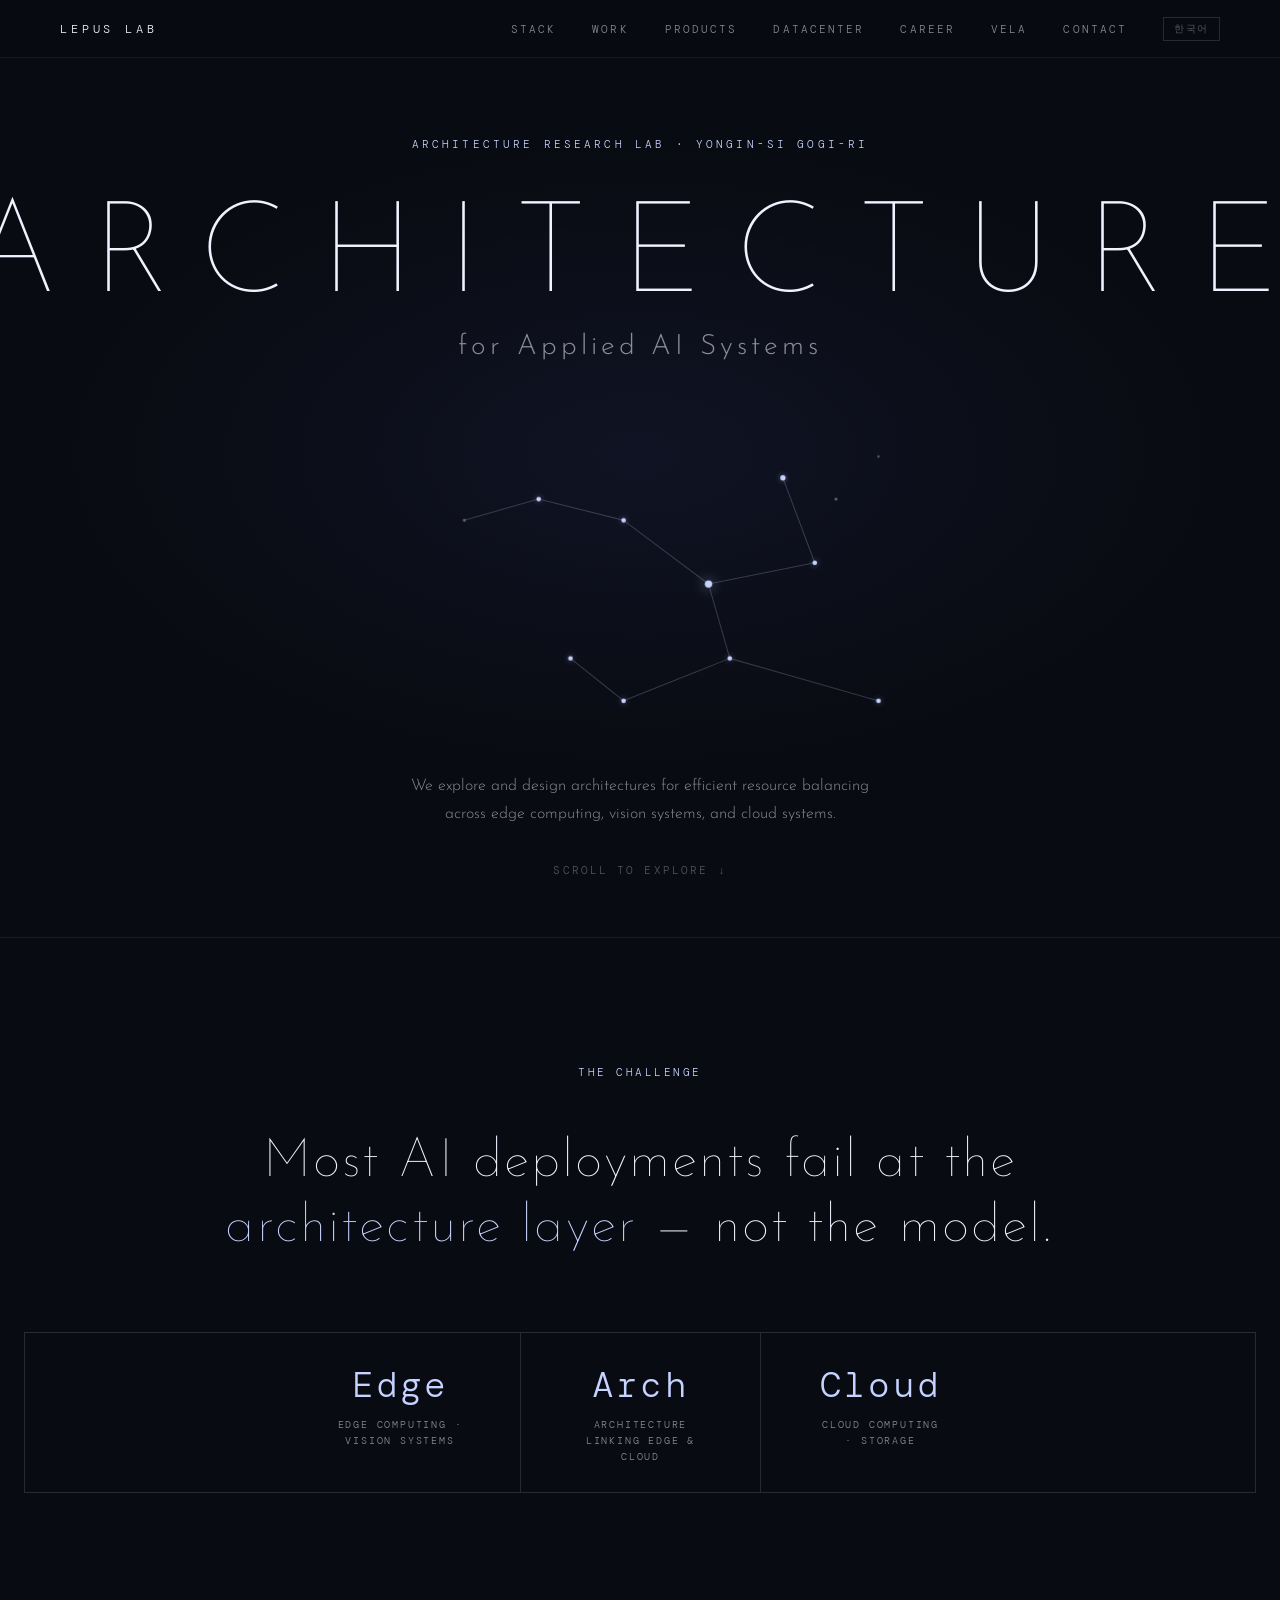
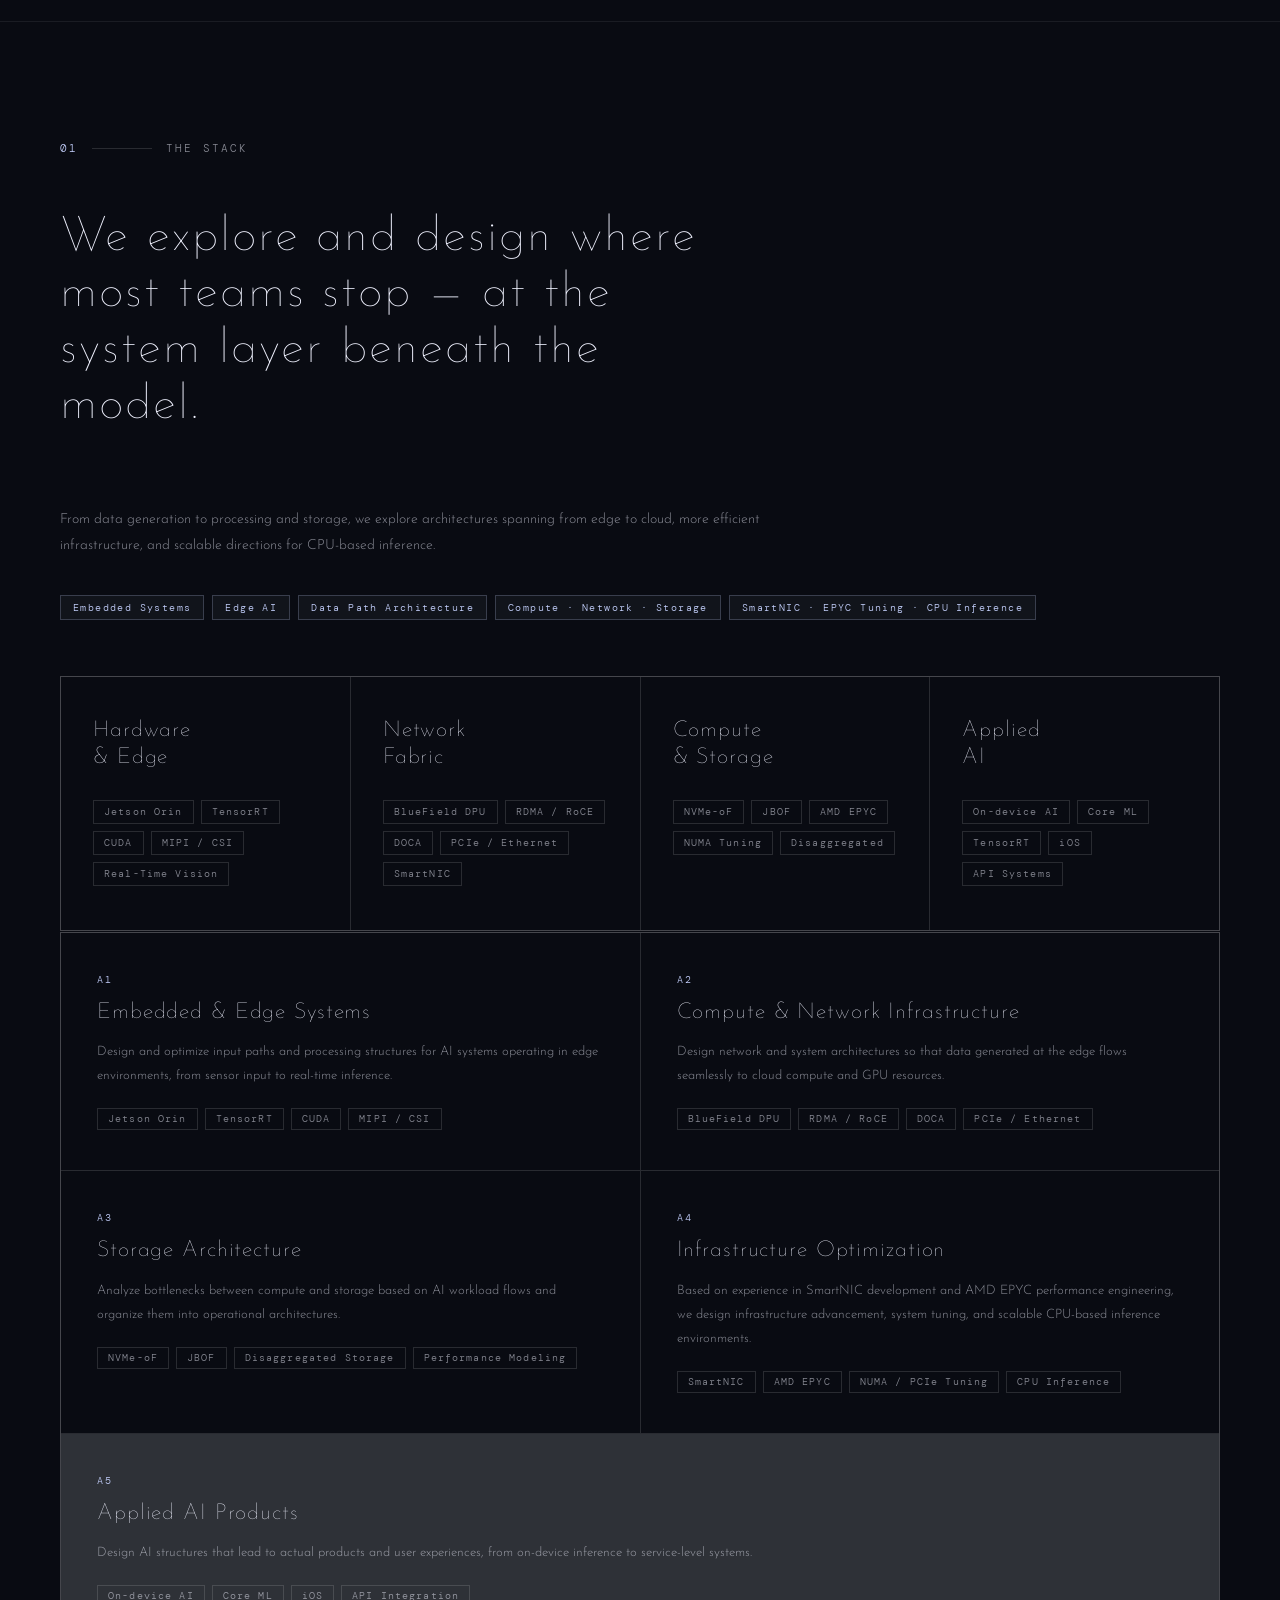
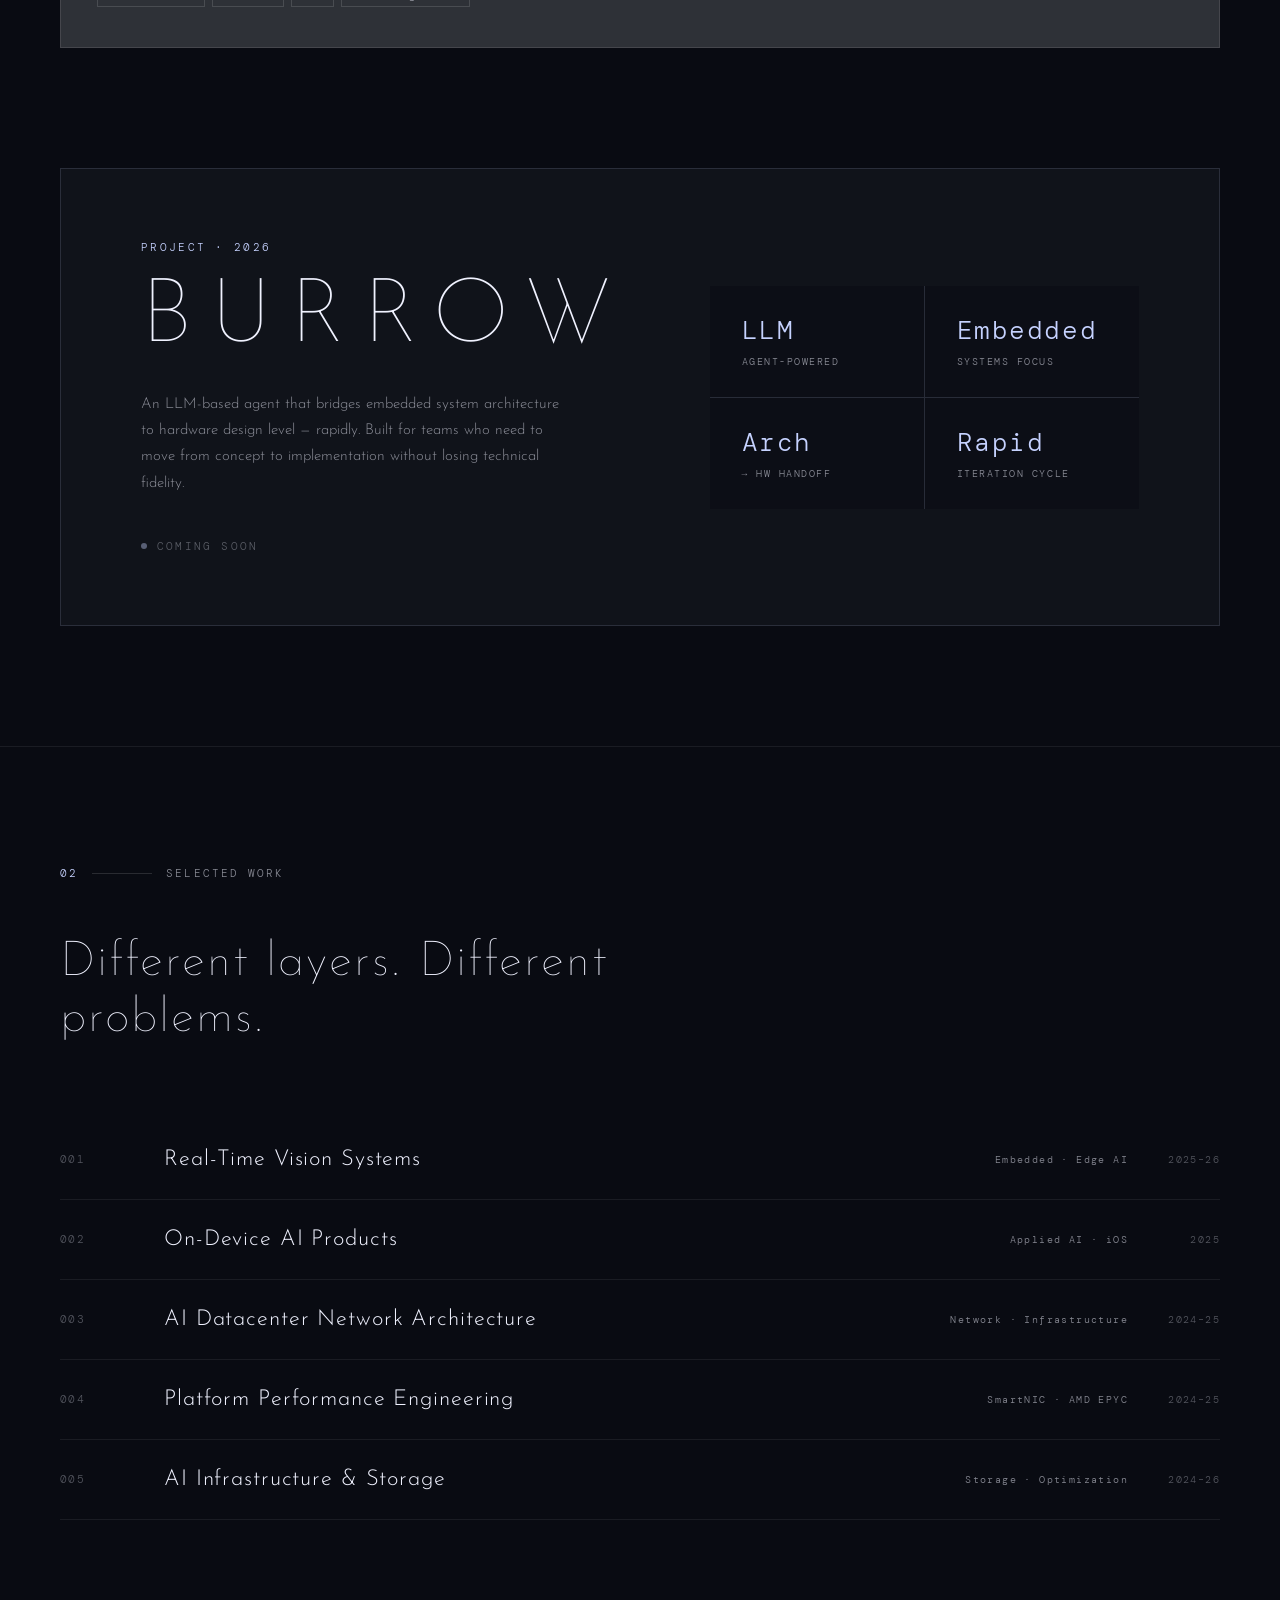
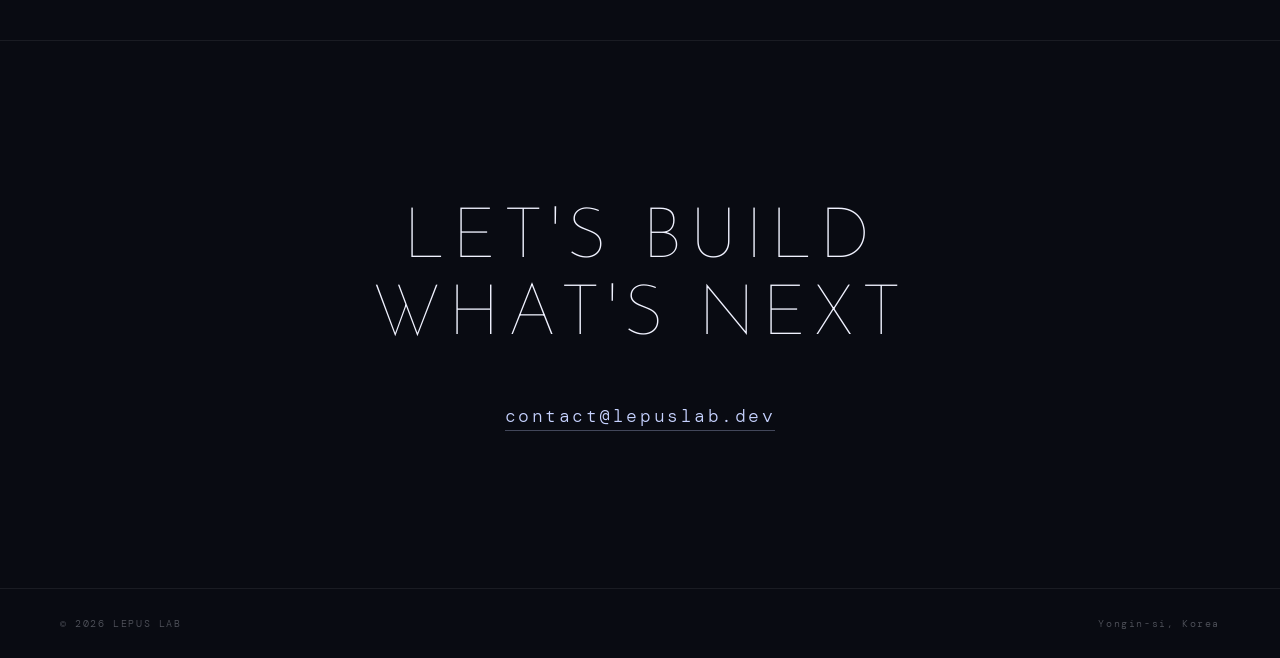
==== commit c73c921a: "feat: launch Vela product page and refresh homepage architecture section - Add Vela microsite (EN/KO" ====
--- a/index.html
+++ b/index.html
@@ -1,9 +1,13 @@
 <!DOCTYPE html>
-<html lang="ko">
+<html lang="en">
 <head>
   <meta charset="UTF-8">
   <meta name="viewport" content="width=device-width, initial-scale=1">
   <title>LEPUS LAB — Architecture for Applied AI Systems</title>
+  <link rel="alternate" hreflang="en" href="index.html">
+  <link rel="alternate" hreflang="ko" href="index-ko.html">
+  <link rel="alternate" hreflang="x-default" href="index.html">
+  <script src="lang-redirect.js"></script>
 
   <link rel="canonical" href="https://lepuslab.dev">
   <meta name="description" content="하드웨어 아키텍처에서 AI 시스템까지, 기술의 전 계층을 탐구하고 설계하는 기술 연구소.">
@@ -628,10 +632,11 @@
             <li><a href="#products">Products</a></li>
             <li><a href="datacenter.html">Datacenter</a></li>
             <li><a href="career.html">Career</a></li>
+            <li><a href="vela.html">Vela</a></li>
             <li><a href="#contact">Contact</a></li>
           </ul>
         </nav>
-        <a class="lang-switch" href="concept-v1-ko.html">한국어</a>
+        <a class="lang-switch" href="index-ko.html">한국어</a>
       </div>
     </div>
   </header>
@@ -674,7 +679,7 @@
         </svg>
       </div>
 
-      <p class="hero-desc">We design the underlying systems that carry intelligent applications from edge to cloud — across compute, network, and storage.</p>
+      <p class="hero-desc">We explore and design architectures for efficient resource balancing across edge computing, vision systems, and cloud systems.</p>
       <a class="hero-scroll" href="#statement">Scroll to explore <span class="scroll-arrow">↓</span></a>
     </section>
 
@@ -686,16 +691,16 @@
       </h2>
       <div class="metrics reveal">
         <div class="metric">
-          <span class="metric-val">Infra</span>
-          <span class="metric-lbl">Datacenter &amp; network layer</span>
-        </div>
-        <div class="metric">
           <span class="metric-val">Edge</span>
-          <span class="metric-lbl">Device &amp; hardware layer</span>
+          <span class="metric-lbl">Edge computing · vision systems</span>
         </div>
         <div class="metric">
           <span class="metric-val">Arch</span>
-          <span class="metric-lbl">The design between both</span>
+          <span class="metric-lbl">Architecture linking edge &amp; cloud</span>
+        </div>
+        <div class="metric">
+          <span class="metric-val">Cloud</span>
+          <span class="metric-lbl">Cloud computing · storage</span>
         </div>
       </div>
     </section>
@@ -708,9 +713,9 @@
           <div class="sec-rule"></div>
           <span class="sec-name">The Stack</span>
         </div>
-        <h2 class="sec-title reveal">We build where most teams stop — at the system layer beneath the model.</h2>
-
-        <p class="stack-intro reveal">데이터가 생성되고 처리되며 전달되어 저장되기까지, AI 시스템의 엣지부터 클라우드까지의 아키텍처와 더 효율적인 클라우드 인프라, 그리고 CPU 기반 인퍼런스까지 확장 가능한 방향을 함께 고민합니다.</p>
+        <h2 class="sec-title reveal">We explore and design where most teams stop — at the system layer beneath the model.</h2>
+
+        <p class="stack-intro reveal">From data generation to processing and storage, we explore architectures spanning from edge to cloud, more efficient infrastructure, and scalable directions for CPU-based inference.</p>
 
         <div class="keyword-strip reveal">
           <span class="keyword-pill">Embedded Systems</span>
@@ -769,7 +774,7 @@
           <div class="cap-card">
             <span class="cap-idx">A1</span>
             <h3 class="cap-h3">Embedded &amp; Edge Systems</h3>
-            <p class="cap-p">센서 입력부터 실시간 추론까지, 엣지 환경에서 동작하는 AI 시스템의 입력 경로와 처리 구조를 설계하고 최적화합니다.</p>
+            <p class="cap-p">Design and optimize input paths and processing structures for AI systems operating in edge environments, from sensor input to real-time inference.</p>
             <div class="cap-chips">
               <span class="cap-chip">Jetson Orin</span>
               <span class="cap-chip">TensorRT</span>
@@ -780,7 +785,7 @@
           <div class="cap-card">
             <span class="cap-idx">A2</span>
             <h3 class="cap-h3">Compute &amp; Network Infrastructure</h3>
-            <p class="cap-p">엣지에서 생성된 데이터가 클라우드 컴퓨트와 GPU 자원으로 자연스럽게 이어지도록, 네트워크와 시스템 구조를 설계합니다.</p>
+            <p class="cap-p">Design network and system architectures so that data generated at the edge flows seamlessly to cloud compute and GPU resources.</p>
             <div class="cap-chips">
               <span class="cap-chip">BlueField DPU</span>
               <span class="cap-chip">RDMA / RoCE</span>
@@ -791,7 +796,7 @@
           <div class="cap-card">
             <span class="cap-idx">A3</span>
             <h3 class="cap-h3">Storage Architecture</h3>
-            <p class="cap-p">AI 워크로드의 흐름을 기준으로, 컴퓨트와 스토리지 사이의 구조와 병목을 분석하고 운영 가능한 아키텍처로 정리합니다.</p>
+            <p class="cap-p">Analyze bottlenecks between compute and storage based on AI workload flows and organize them into operational architectures.</p>
             <div class="cap-chips">
               <span class="cap-chip">NVMe-oF</span>
               <span class="cap-chip">JBOF</span>
@@ -802,7 +807,7 @@
           <div class="cap-card">
             <span class="cap-idx">A4</span>
             <h3 class="cap-h3">Infrastructure Optimization</h3>
-            <p class="cap-p">SmartNIC 개발과 AMD EPYC 기반 성능 엔지니어링 경험을 바탕으로, 인프라 고도화와 시스템 튜닝, 그리고 최근 확대되는 CPU 기반 인퍼런스 환경까지 현실적인 방향으로 설계합니다.</p>
+            <p class="cap-p">Based on experience in SmartNIC development and AMD EPYC performance engineering, we design infrastructure advancement, system tuning, and scalable CPU-based inference environments.</p>
             <div class="cap-chips">
               <span class="cap-chip">SmartNIC</span>
               <span class="cap-chip">AMD EPYC</span>
@@ -813,7 +818,7 @@
           <div class="cap-card cap-card-wide">
             <span class="cap-idx">A5</span>
             <h3 class="cap-h3">Applied AI Products</h3>
-            <p class="cap-p">온디바이스 추론부터 서비스 레벨 시스템까지, 실제 제품과 사용자 경험으로 이어지는 AI 구조를 설계합니다.</p>
+            <p class="cap-p">Design AI structures that lead to actual products and user experiences, from on-device inference to service-level systems.</p>
             <div class="cap-chips">
               <span class="cap-chip">On-device AI</span>
               <span class="cap-chip">Core ML</span>
@@ -915,17 +920,6 @@
     </div>
   </footer>
 
-  <script>
-    const observer = new IntersectionObserver(
-      entries => entries.forEach(e => {
-        if (e.isIntersecting) {
-          e.target.classList.add('visible');
-          observer.unobserve(e.target);
-        }
-      }),
-      { threshold: 0.12 }
-    );
-    document.querySelectorAll('.reveal').forEach(el => observer.observe(el));
-  </script>
+  <script src="reveal.js"></script>
 </body>
 </html>
